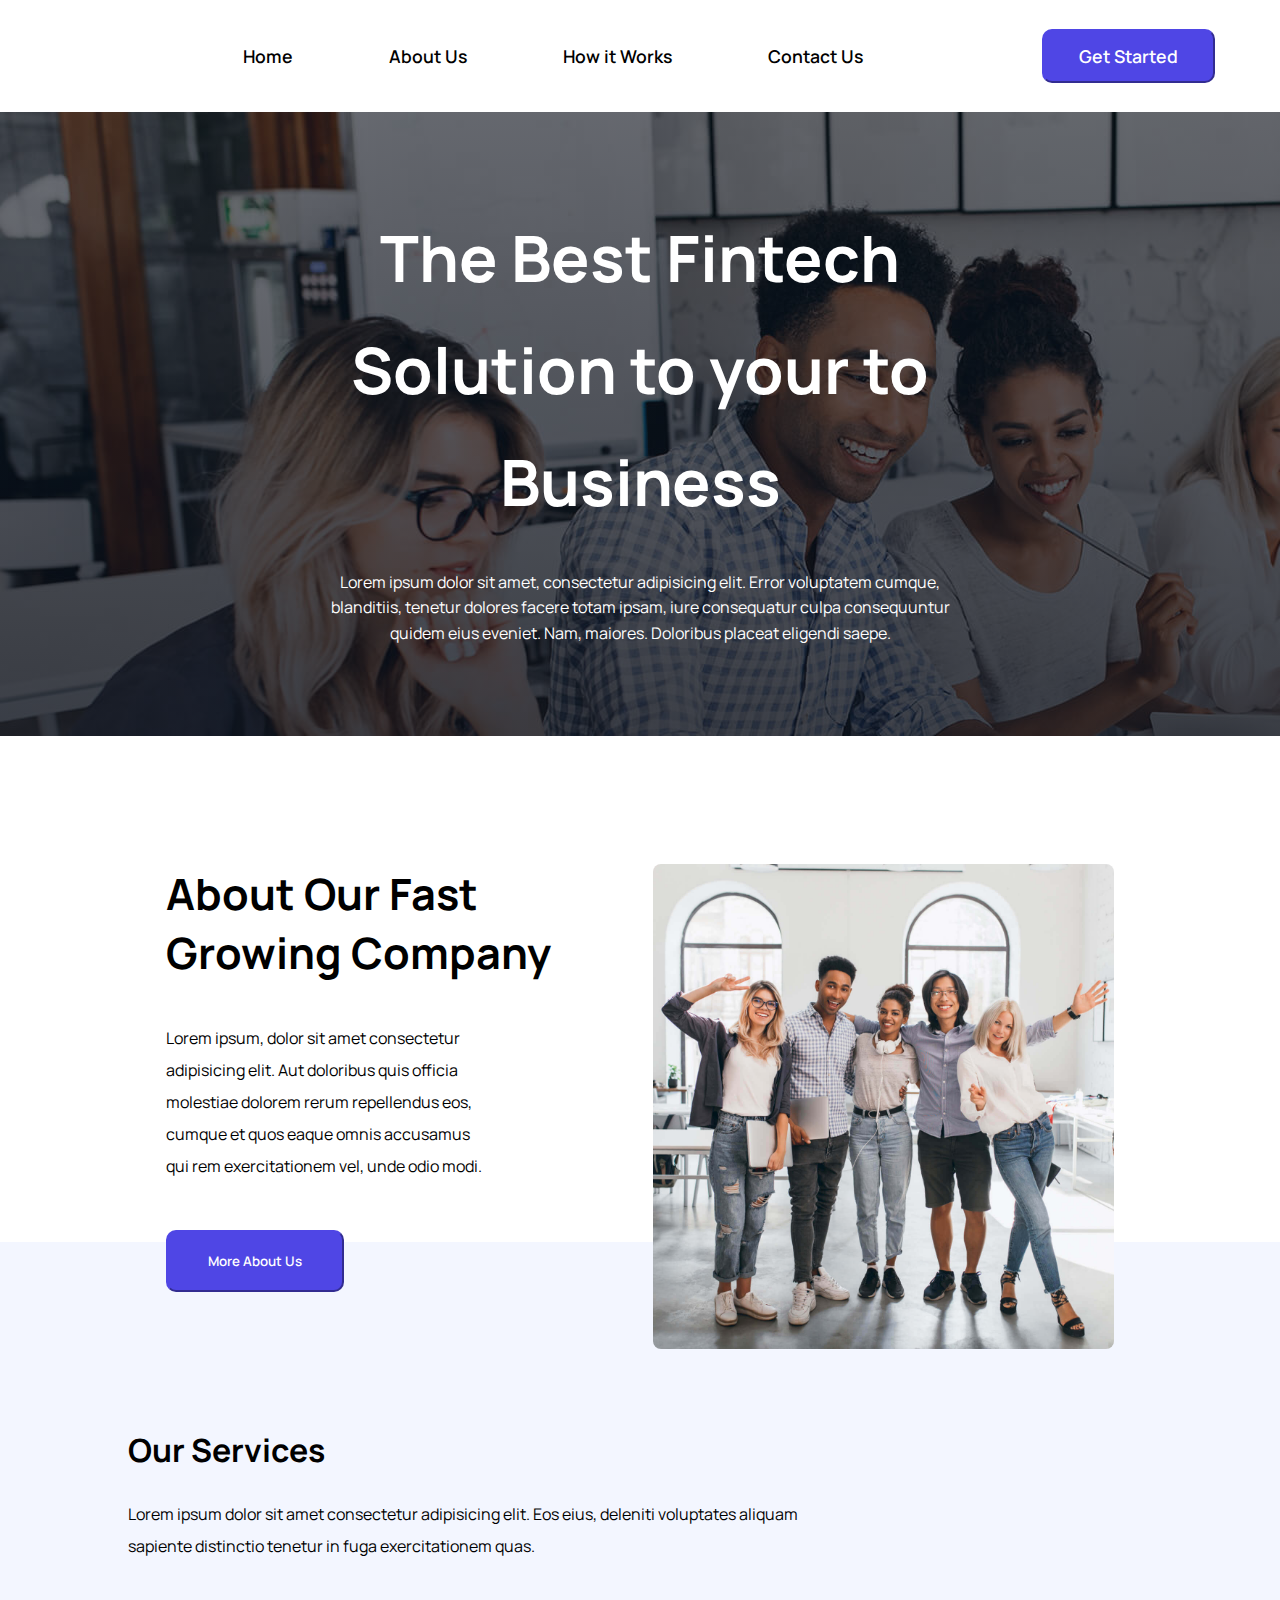
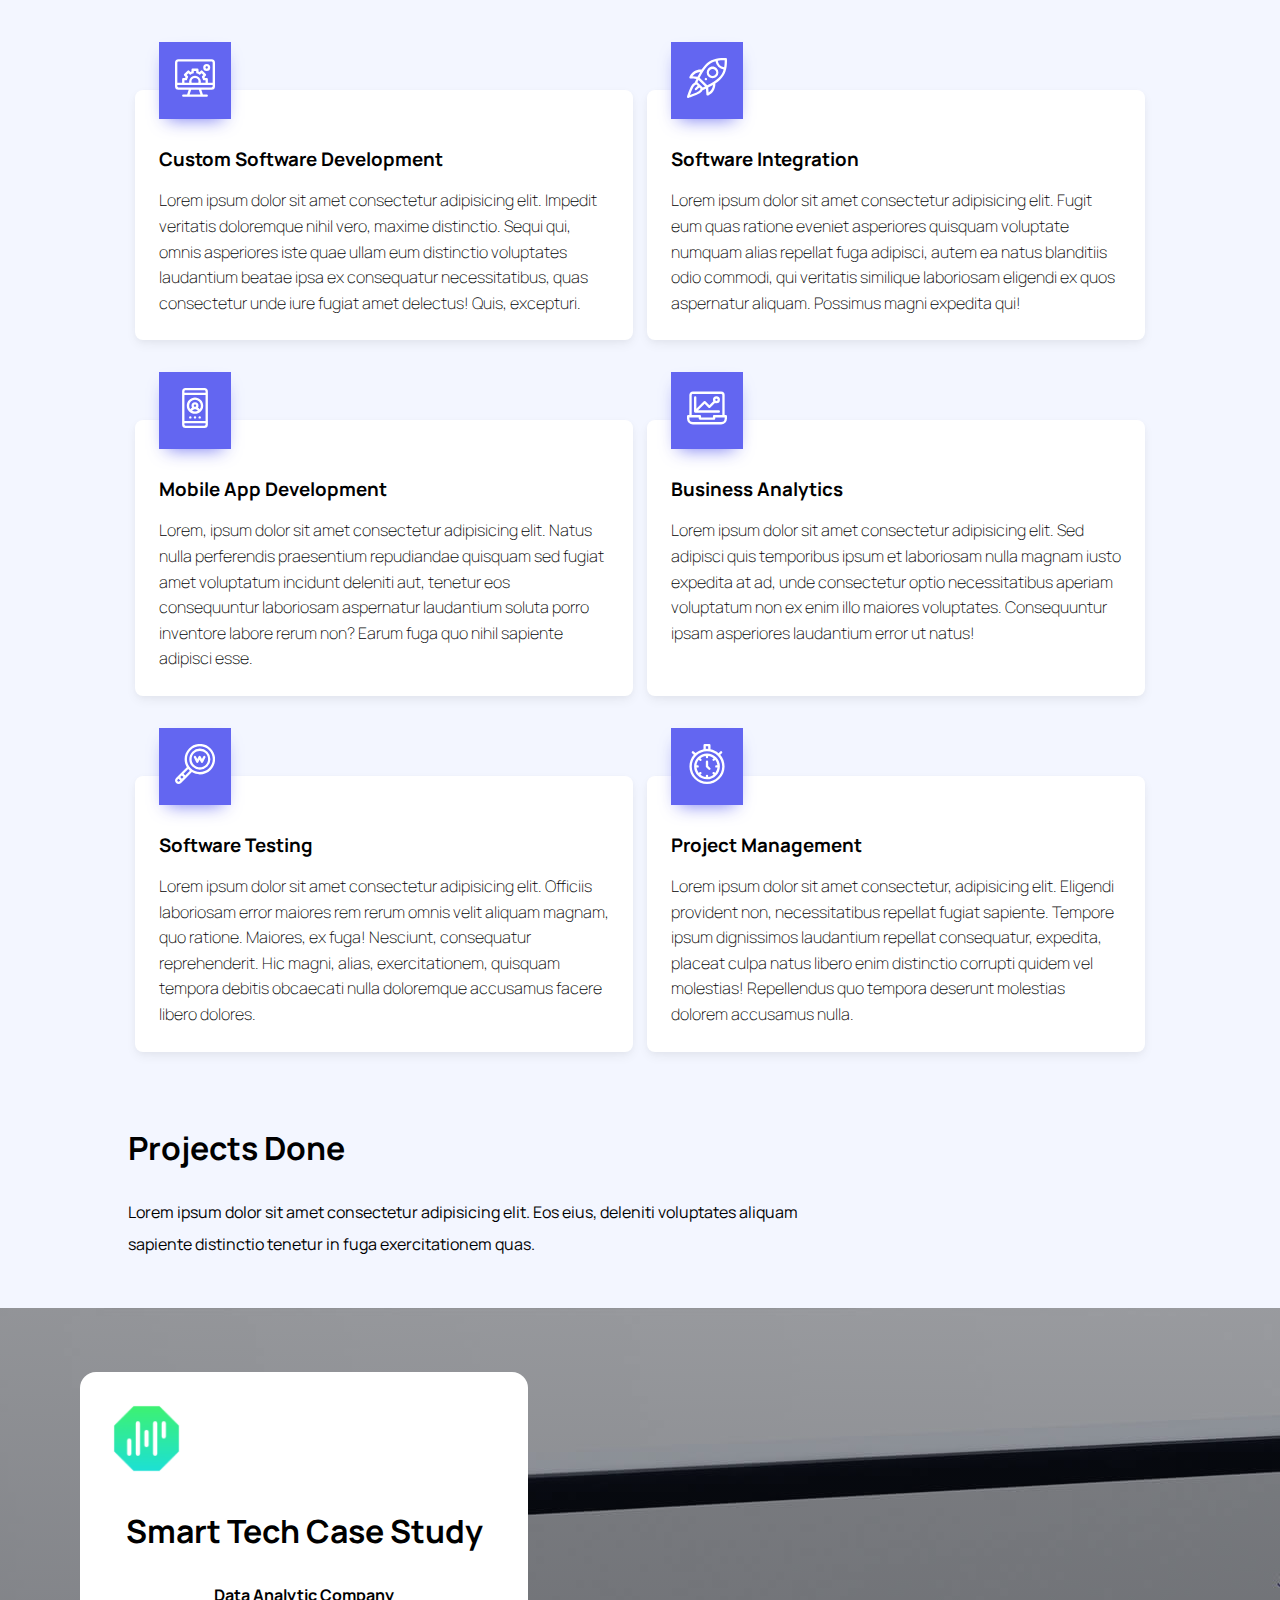
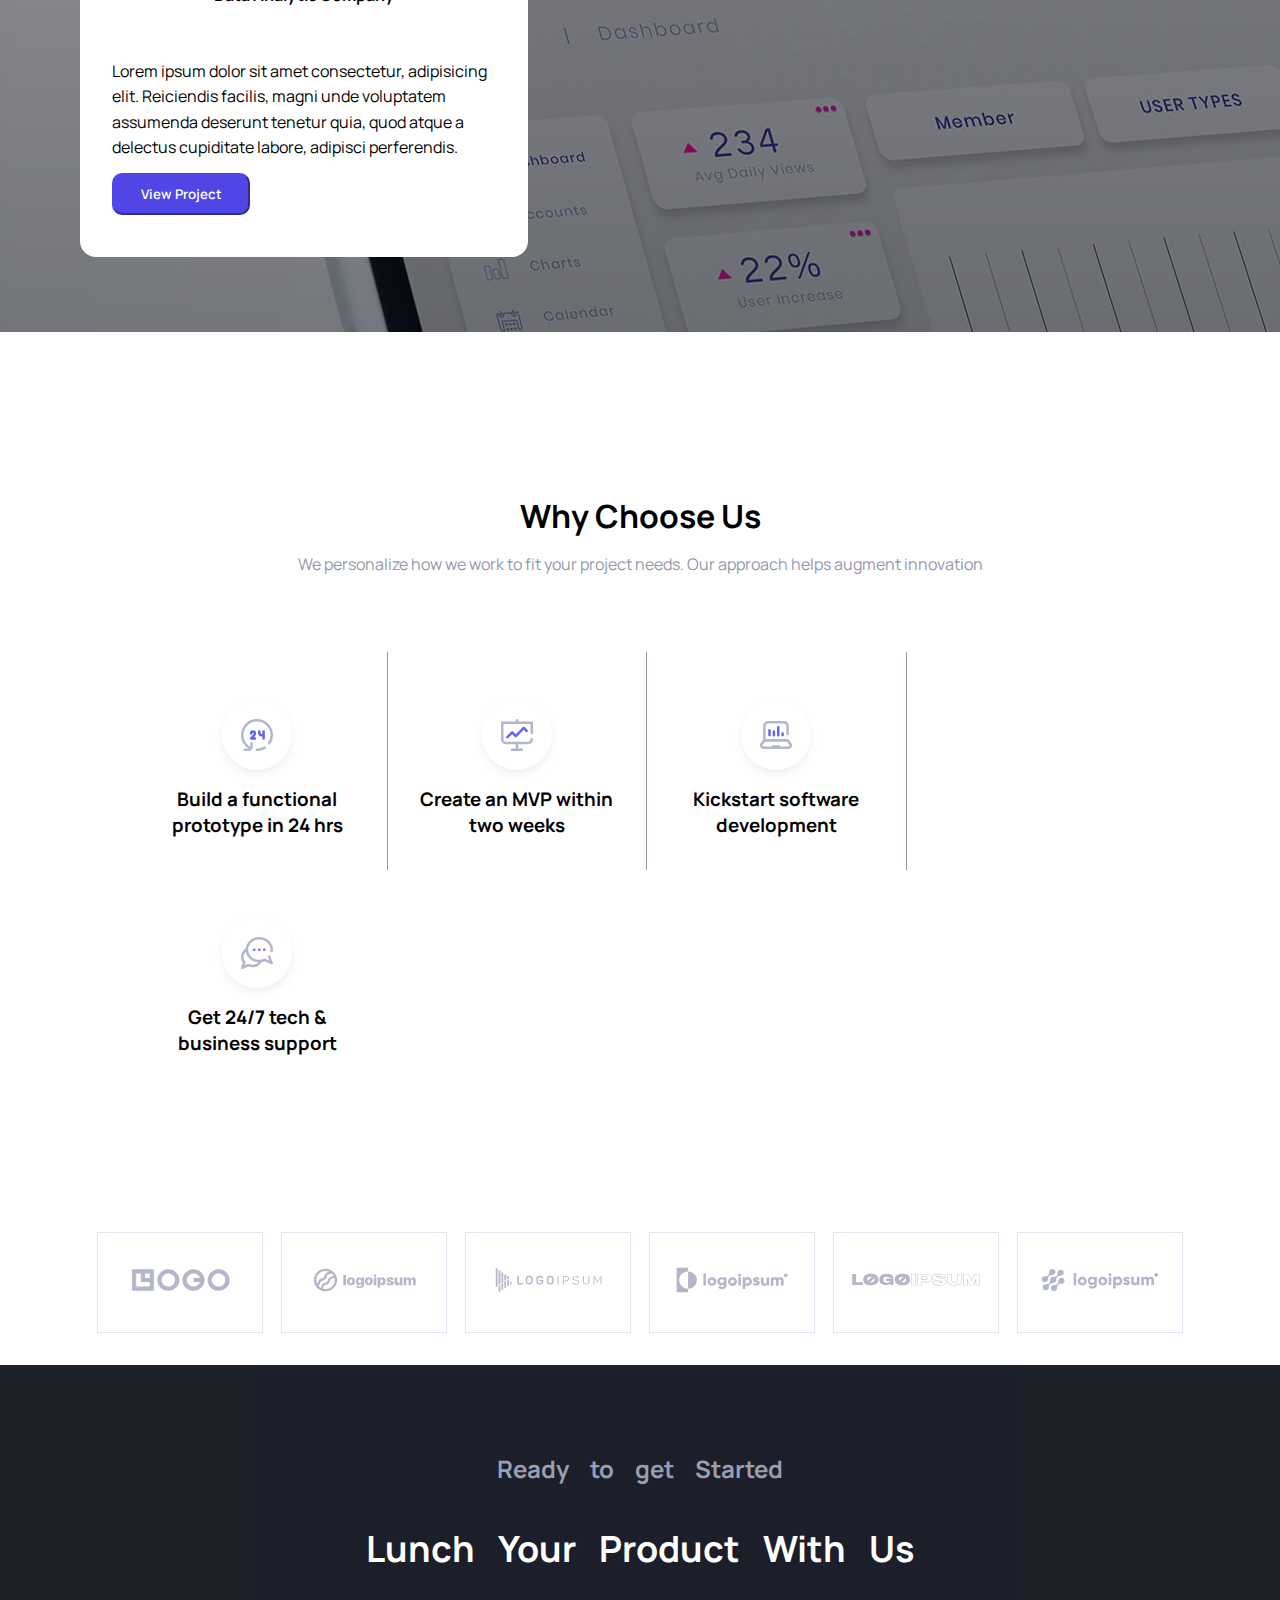
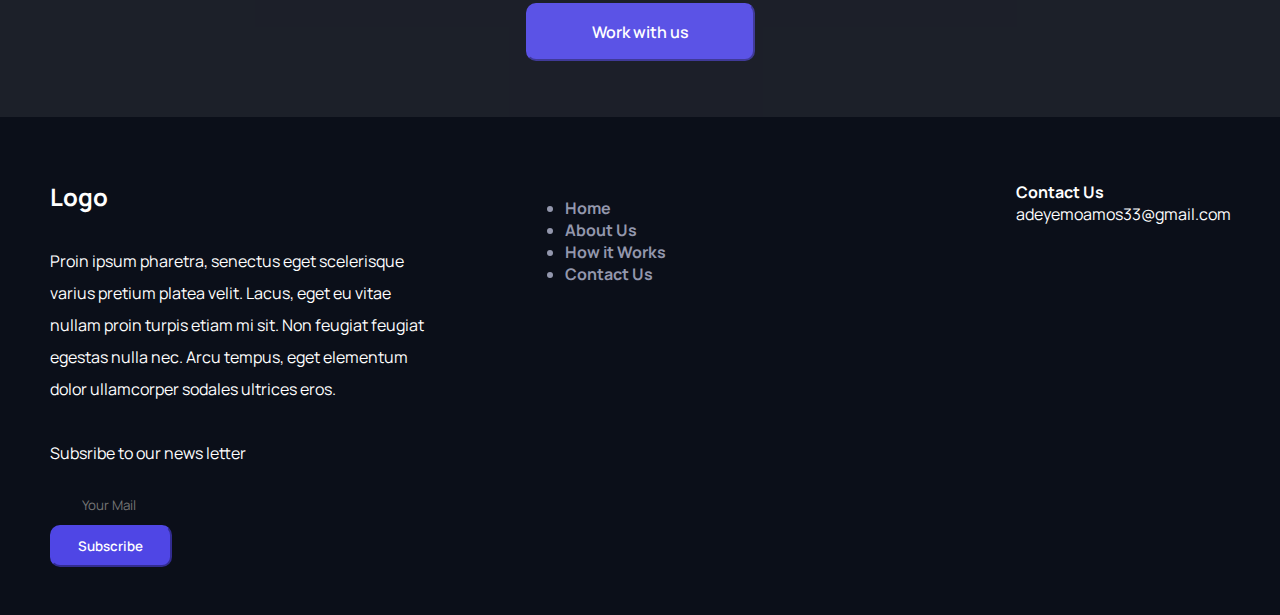
==== index.html @ 4c17a8fc "first commit" ====
<!DOCTYPE html>
<html lang="en">
<head>
    <meta charset="UTF-8">
    <meta http-equiv="X-UA-Compatible" content="IE=edge">
    <meta name="viewport" content="width=device-width, initial-scale=1.0">
    <title>Home</title>
    <link rel="stylesheet" href="scss/styles.css">
    <link rel="preconnect" href="https://fonts.googleapis.com">
<link rel="preconnect" href="https://fonts.gstatic.com" crossorigin>
<link href="https://fonts.googleapis.com/css2?family=Manrope:wght@300&display=swap" rel="stylesheet">

</head>
<body>

    <header>
        <div class="header_section">
            <div class="header_section_logo">
                <img src="images/Azapay Full Logo 01.png" alt="">
            </div>
            <div class="header_section_navs">
                <ul>
                    <li>
                        <a href="index.html">Home</a>
                        
                    </li>

                    <li>
                        <a href="about.html"> About Us</a>
                       
                    </li>
                    <li>How it Works</li>
                    <li>Contact Us</li>
                </ul>

            </div>
            <div class="header_section_btn">
                <button> Get Started </button>
            </div>
        </div>
    </header>
    <section>
        <div class="section_one">
            <div class="section_one_bg_layout"></div>
            <div class="section_one_text">
                
                    <h2>The Best Fintech Solution to your to Business</h2>
                    <p>Lorem ipsum dolor sit amet, consectetur adipisicing elit. Error voluptatem cumque, blanditiis, tenetur dolores facere totam ipsam, iure consequatur culpa consequuntur quidem eius eveniet. Nam, maiores. Doloribus placeat eligendi saepe.</p>
                
                
            </div>

        </div>
    </section>
    <section>
        <div class="section_two">
            <div class="section_two_text">
                <h2>About Our Fast Growing Company</h2>
                <p>Lorem ipsum, dolor sit amet consectetur adipisicing elit. Aut doloribus quis officia molestiae dolorem rerum repellendus eos, cumque et quos eaque omnis accusamus qui rem exercitationem vel, unde odio modi.</p>
                <button>More About Us</button>

            </div>
            <div class="section_two_img">
                <img src="images/about-img.jpg" alt="">

            </div>

        </div>
    </section>
    <section>
        <div class="section_three">
            <div class="section_three_intro">
                <h2>Our Services</h2>
                <p>Lorem ipsum dolor sit amet consectetur adipisicing elit. Eos eius, deleniti voluptates aliquam sapiente distinctio tenetur in fuga exercitationem quas.</p>

            </div>
            <div class="section_three_contents">
                <div class="section_three_contents_one">
                    <div>
                        <img src="images/cms.svg" alt="">

                    </div>
                    <div>
                        <h3>Custom Software Development</h3>
                        <p>Lorem ipsum dolor sit amet consectetur adipisicing elit. Impedit veritatis doloremque nihil vero, maxime distinctio. Sequi qui, omnis asperiores iste quae ullam eum distinctio voluptates laudantium beatae ipsa ex consequatur necessitatibus, quas consectetur unde iure fugiat amet delectus! Quis, excepturi.</p>

                    </div>

                </div>
                <div class="section_three_contents_two">
                    <div>
                        <img src="images/rocket.svg" alt="">

                    </div>
                    <div>
                        <h3>Software Integration</h3>
                        <p>Lorem ipsum dolor sit amet consectetur adipisicing elit. Fugit eum quas ratione eveniet asperiores quisquam voluptate numquam alias repellat fuga adipisci, autem ea natus blanditiis odio commodi, qui veritatis similique laboriosam eligendi ex quos aspernatur aliquam. Possimus magni expedita qui!</p>

                    </div>

                </div>
                <div class="section_three_contents_three">
                    <div>
                        <img src="images/mobile-app.svg" alt="">

                    </div>
                    <div>
                        <h3>Mobile App Development</h3>
                        <p>Lorem, ipsum dolor sit amet consectetur adipisicing elit. Natus nulla perferendis praesentium repudiandae quisquam sed fugiat amet voluptatum incidunt deleniti aut, tenetur eos consequuntur laboriosam aspernatur laudantium soluta porro inventore labore rerum non? Earum fuga quo nihil sapiente adipisci esse.</p>

                    </div>

                </div>
                <div class="section_three_contents_four">
                    <div>
                        <img src="images/analytics.svg" alt="">

                    </div>
                    <div>
                        <h3>Business Analytics</h3>
                        <p>Lorem ipsum dolor sit amet consectetur adipisicing elit. Sed adipisci quis temporibus ipsum et laboriosam nulla magnam iusto expedita at ad, unde consectetur optio necessitatibus aperiam voluptatum non ex enim illo maiores voluptates. Consequuntur ipsam asperiores laudantium error ut natus!</p>

                    </div>


                </div>
                <div class="section_three_contents_five">
                    <div>
                        <img src="images/web-search.svg" alt="">

                    </div>
                    <div>

                        <h3>Software Testing</h3>
                        <p>Lorem ipsum dolor sit amet consectetur adipisicing elit. Officiis laboriosam error maiores rem rerum omnis velit aliquam magnam, quo ratione. Maiores, ex fuga! Nesciunt, consequatur reprehenderit. Hic magni, alias, exercitationem, quisquam tempora debitis obcaecati nulla doloremque accusamus facere libero dolores.</p>
                    </div>

                </div>
                <div class="section_three_contents_six">
                    <div>
                        <img src="images/timer.svg" alt="">

                    </div>
                    <div>
                        <h3>Project Management</h3>
                        <p>Lorem ipsum dolor sit amet consectetur, adipisicing elit. Eligendi provident non, necessitatibus repellat fugiat sapiente. Tempore ipsum dignissimos laudantium repellat consequatur, expedita, placeat culpa natus libero enim distinctio corrupti quidem vel molestias! Repellendus quo tempora deserunt molestias dolorem accusamus nulla.</p>

                    </div>

                </div>

            </div>

            <div class="section_three_end">
                <h2>Projects Done</h2>
                <p>Lorem ipsum dolor sit amet consectetur adipisicing elit. Eos eius, deleniti voluptates aliquam sapiente distinctio tenetur in fuga exercitationem quas.</p>

            </div>

        </div>

    </section>
    <section>
        <div class="section_four">
            <div class="section_four_bg_layout"></div>
            <div class="section_four_text">
                <img src="images/case-study-logo02.png" alt="">
                <h3>Smart Tech Case Study</h3>
                <h4>Data Analytic Company</h4>

                <p>Lorem ipsum dolor sit amet consectetur, adipisicing elit. Reiciendis facilis, magni unde voluptatem assumenda deserunt tenetur quia, quod atque a delectus cupiditate labore, adipisci perferendis.</p>
                <button>View Project</button>
            </div>

        </div>
    </section>
    <section>
        <div class="section_five">
            <div class="section_five_title">
                <h3>Why Choose Us</h3>
                <p>We personalize how we work to fit your project needs. Our approach helps augment innovation</p>

            </div>
            <div class="section_five_content">
                <div class="section_five_content_one">
                    <div>
                        <img src="images/01.svg" alt="">
                    </div>
                    
                    <h3>Build a functional prototype in 24 hrs</h3>

                </div>
                <div class="section_five_content_two">
                    <div>
                        <img src="images/02.svg" alt="">
                    </div>
                   
                    <h3>Create an MVP within two weeks</h3>

                </div>
                <div class="section_five_content_three">
                    <div>
                        <img src="images/03.svg" alt="">
                    </div>
                    
                    <h3>Kickstart software development</h3>

                </div>
                <div class="section_five_content_four">
                    <div>
                        <img src="images/04.svg" alt="">
                    </div>
                    
                    <h3>Get 24/7 tech & business support</h3>

                </div>
            </div>

        </div>
        
    </section>
    <section>
        <div class="section_six">
            <div class="sponsor_logo"> 
                <img src="images/a (1).svg" alt="">
            </div>
            <div class="sponsor_logo">
                <img src="images/a (2).svg" alt="">
            </div>
            <div class="sponsor_logo">
                <img src="images/a (3).svg" alt="">
            </div>
            <div class="sponsor_logo">
                <img src="images/a (4).svg" alt="">

            </div>
            <div class="sponsor_logo">
                <img src="images/a (5).svg" alt="">
            </div>
            <div class="sponsor_logo">
                <img src="images/a (6).svg" alt="">
            </div>
            
        </div>
    </section>
    <section>
        <div class="section_seven">
            <h4>Ready to get Started</h4>
            <h2>Lunch Your Product With Us</h2>
            <button>Work with us</button>

        </div>
    </section>
    <footer>
        <div class="section_eight">
            <div class="section_eight_intro">
                <div class="section_eight_intro_logo">
                    <h2>Logo</h2>
                </div>
                <p>Proin ipsum pharetra, senectus eget scelerisque varius pretium platea velit. Lacus, eget eu vitae nullam proin turpis etiam mi sit. Non feugiat feugiat egestas nulla nec. Arcu tempus, eget elementum dolor ullamcorper sodales ultrices eros.</p>
                <div class="section_eight_intro_newsletter">
                    <p>Subsribe to our news letter</p>
                    <input type="email" placeholder="Your Mail">
                    <button>Subscribe</button>
                </div>
            </div>
            <div class="section_eight_navs">
                <ul>
                    <li>Home</li>
                    <li>About Us</li>
                    <li>How it Works</li>
                    <li>Contact Us</li>
                </ul>

            </div>
            <div class="section_eight_contacts">
                <h4>Contact Us</h4>
                <p>adeyemoamos33@gmail.com</p>

            </div>

        </div>
    </footer>
    
</body>
</html>
---- scss/styles.css ----
* {
  margin: 0;
  padding: 0;
  font-family: Manrope;
}
* a {
  text-decoration: none;
  color: inherit;
}

.header_section {
  display: flex;
  flex-wrap: wrap;
  justify-content: space-around;
  align-items: center;
  background-color: #ffffff;
  height: 7rem;
  font-size: 1.1rem;
}
.header_section_logo {
  width: -moz-fit-content;
  width: fit-content;
}
.header_section_navs ul {
  display: flex;
  justify-content: space-between;
  list-style-type: none;
}
.header_section_navs ul li {
  padding: 0px 3rem;
  list-style-type: none;
  font-weight: 600;
}
.header_section_btn button {
  background-color: #4F46E5;
  color: #ffffff;
  border-color: #4F46E5;
  border-radius: 10px 10px 10px 10px;
  padding: 0.75em 2em 0.75em 2em;
  font-weight: 600;
  font-size: 1.1rem;
}
.header_section_btn button:hover {
  color: #ffffff;
}

.section_one, .section_four {
  background-image: url(../images/hero-bg.jpg);
  background-repeat: no-repeat;
  position: relative;
  height: 39rem;
  display: flex;
  align-items: center;
  flex-wrap: nowrap;
}
.section_one_bg_layout, .section_four_bg_layout {
  background: linear-gradient(180deg, rgba(11, 15, 25, 0.58) 0%, rgba(11, 15, 25, 0.78) 100%) !important;
  position: absolute;
  width: 100%;
  height: 100%;
  z-index: 0;
}
.section_one_text, .section_four_text {
  display: flex;
  justify-content: center;
  width: 50%;
  margin: 0 auto;
  flex-wrap: wrap;
  align-items: center;
  color: #ffffff;
  z-index: 3;
  position: relative;
}
.section_one_text h2, .section_four_text h2 {
  font-size: 4rem;
  line-height: 7rem;
  text-align: center;
}
.section_one_text p, .section_four_text p {
  text-align: center;
  font-weight: 400;
  padding-top: 2rem;
  line-height: 1.6rem;
}

.section_two {
  display: flex;
  justify-content: space-around;
  padding: 8rem 8rem 0 8rem;
}
.section_two_text {
  width: 40%;
}
.section_two_text h2 {
  font-size: 2.7rem;
  padding-bottom: 1.5rem;
}
.section_two_text p {
  line-height: 2rem;
  padding: 1rem 5rem 3rem 0rem;
}
.section_two_text button {
  background-color: #4F46E5;
  color: #ffffff;
  border-color: #4F46E5;
  border-radius: 10px 10px 10px 10px;
  padding: 0.75em 2em 0.75em 2em;
  font-weight: 600;
  padding: 1.5em 3em 1.5em 3em !important;
}
.section_two_img {
  width: 45%;
  -o-object-fit: contain;
     object-fit: contain;
  -o-object-position: center;
     object-position: center;
}
.section_two_img img {
  width: 100%;
  -o-object-fit: contain;
     object-fit: contain;
  -o-object-position: center;
     object-position: center;
  border-radius: 0.5rem;
}

.section_three {
  position: relative;
  padding: 12rem 8rem 5rem;
  z-index: -1;
  top: -7rem;
  background-color: #f3f6ff;
}
.section_three_intro, .section_three_end {
  line-height: 2rem;
  padding-bottom: 3rem;
  width: 70%;
}
.section_three_intro h2, .section_three_end h2 {
  font-size: 2rem;
  padding-bottom: 2rem;
  font-weight: bolder;
}
.section_three_contents {
  display: flex;
  flex-wrap: wrap;
  justify-content: space-around;
}
.section_three_contents_one, .section_three_contents_two, .section_three_contents_three, .section_three_contents_four, .section_three_contents_five, .section_three_contents_six {
  width: 44%;
  margin-top: 5rem;
  background-color: #fff;
  box-shadow: 0 0.275rem 0.75rem -0.0625rem rgba(11, 15, 25, 0.06), 0 0.125rem 0.4rem -0.0625rem rgba(11, 15, 25, 0.03) !important;
  padding: 3.5rem 1.5rem 1.5rem;
  position: relative;
  border-radius: 0.5rem;
}
.section_three_contents_one > :first-child, .section_three_contents_two > :first-child, .section_three_contents_three > :first-child, .section_three_contents_four > :first-child, .section_three_contents_five > :first-child, .section_three_contents_six > :first-child {
  position: absolute;
  top: -3rem;
  padding: 1rem;
  background-color: rgb(99, 102, 241);
  box-shadow: 0 0.5rem 1.125rem -0.5rem rgba(99, 102, 241, 0.9);
}
.section_three_contents_one > :nth-child(2) p, .section_three_contents_two > :nth-child(2) p, .section_three_contents_three > :nth-child(2) p, .section_three_contents_four > :nth-child(2) p, .section_three_contents_five > :nth-child(2) p, .section_three_contents_six > :nth-child(2) p {
  padding-top: 1rem;
  line-height: 1.6rem;
  font-weight: 100;
  font-size: 1rem;
}
.section_three_end {
  position: relative;
  top: 5rem;
}

.section_four {
  background-image: url(../images/case-study02.jpg);
  background-repeat: no-repeat;
  background-attachment: scroll;
  position: relative;
  bottom: 0;
  left: 0;
  height: 39rem !important;
  display: block;
  margin-top: -7rem;
}
.section_four_bg_layout {
  opacity: 0.7;
  position: absolute;
  top: 0;
  left: 0;
}
.section_four_text {
  width: 30% !important;
  color: #000 !important;
  background: #fff;
  display: block !important;
  margin: 4rem 0 4rem 5rem;
  z-index: 3;
  position: absolute;
  padding: 2rem 2rem;
  line-height: 4rem;
  border-radius: 1rem;
}
.section_four_text p {
  text-align: start !important;
}
.section_four_text img {
  width: 18%;
}
.section_four_text h3 {
  font-size: 2rem;
  text-align: center;
}
.section_four_text h4 {
  text-align: center;
}
.section_four_text button {
  background-color: #4F46E5;
  color: #ffffff;
  border-color: #4F46E5;
  border-radius: 10px 10px 10px 10px;
  padding: 0.75em 2em 0.75em 2em;
  font-weight: 600;
}

.section_five {
  padding: 10rem 8rem 4rem 8rem;
}
.section_five_title {
  text-align: center;
  line-height: 3rem;
}
.section_five_title h3 {
  font-size: 2rem;
}
.section_five_title p {
  color: #9397AD;
}
.section_five_content {
  display: flex;
  flex-wrap: wrap;
  margin-top: 4rem;
}
.section_five_content_one, .section_five_content_two, .section_five_content_three, .section_five_content_four {
  width: 19%;
  border-right: 1px solid #9397AD;
  text-align: center;
  padding: 2rem;
}
.section_five_content_one > :first-child, .section_five_content_two > :first-child, .section_five_content_three > :first-child, .section_five_content_four > :first-child {
  box-shadow: 0 0.275rem 0.75rem -0.0625rem rgba(11, 15, 25, 0.06), 0 0.125rem 0.4rem -0.0625rem rgba(11, 15, 25, 0.03) !important;
  width: 70px;
  margin: 1rem auto;
  height: 70px;
  justify-content: center;
  border-radius: 50%;
  display: flex;
  align-items: center;
}
.section_five_content_four {
  border-right: none !important;
}

.section_six {
  padding: 5rem 5.5rem 0rem 5.5rem;
  display: flex;
  align-items: center;
  justify-content: space-around;
}
.section_six .sponsor_logo {
  width: 12%;
  padding: 2rem 1rem;
  border: 1px solid #e2e5f1;
}
.section_six .sponsor_logo img {
  width: 100%;
}

.section_seven {
  background-color: #0b0f19 !important;
  text-align: center;
  padding: 4rem 0 3rem 0;
  opacity: 0.93;
  line-height: 5rem;
  word-spacing: 1rem;
  font-size: 1.5rem;
  color: #ffffff;
  margin-top: 2rem;
}
.section_seven h4 {
  color: #9397AD;
}
.section_seven button {
  background-color: #4F46E5;
  color: #ffffff;
  border-color: #4F46E5;
  border-radius: 10px 10px 10px 10px;
  padding: 0.75em 2em 0.75em 2em;
  font-weight: 600;
  padding: 1rem 4rem !important;
  font-size: 1rem;
}

.section_eight {
  padding: 4rem 0 3rem 0;
  display: flex;
  justify-content: space-around;
  color: #ffffff;
  background-color: #0b0f19 !important;
}
.section_eight_intro, .section_eight_navs, .section_eight_contact {
  width: 30%;
}
.section_eight_intro {
  line-height: 2rem;
}
.section_eight_intro p {
  padding-top: 2rem;
}
.section_eight_intro button {
  background-color: #4F46E5;
  color: #ffffff;
  border-color: #4F46E5;
  border-radius: 10px 10px 10px 10px;
  padding: 0.75em 2em 0.75em 2em;
  font-weight: 600;
}
.section_eight_intro input {
  height: 2.5rem;
  width: 18rem;
  border-radius: 0.5rem;
  margin-top: 1rem;
  border: #ffffff;
  padding-left: 2rem;
  background: transparent;
  color: #ffffff;
}
.section_eight_navs ul {
  height: 2.5rem;
  width: 18rem;
  border-radius: 0.5rem;
  margin-top: 1rem;
  border: transparent;
  padding-left: 2rem;
}
.section_eight_navs ul li {
  color: #9397AD;
  font-weight: bolder;
}/*# sourceMappingURL=styles.css.map */
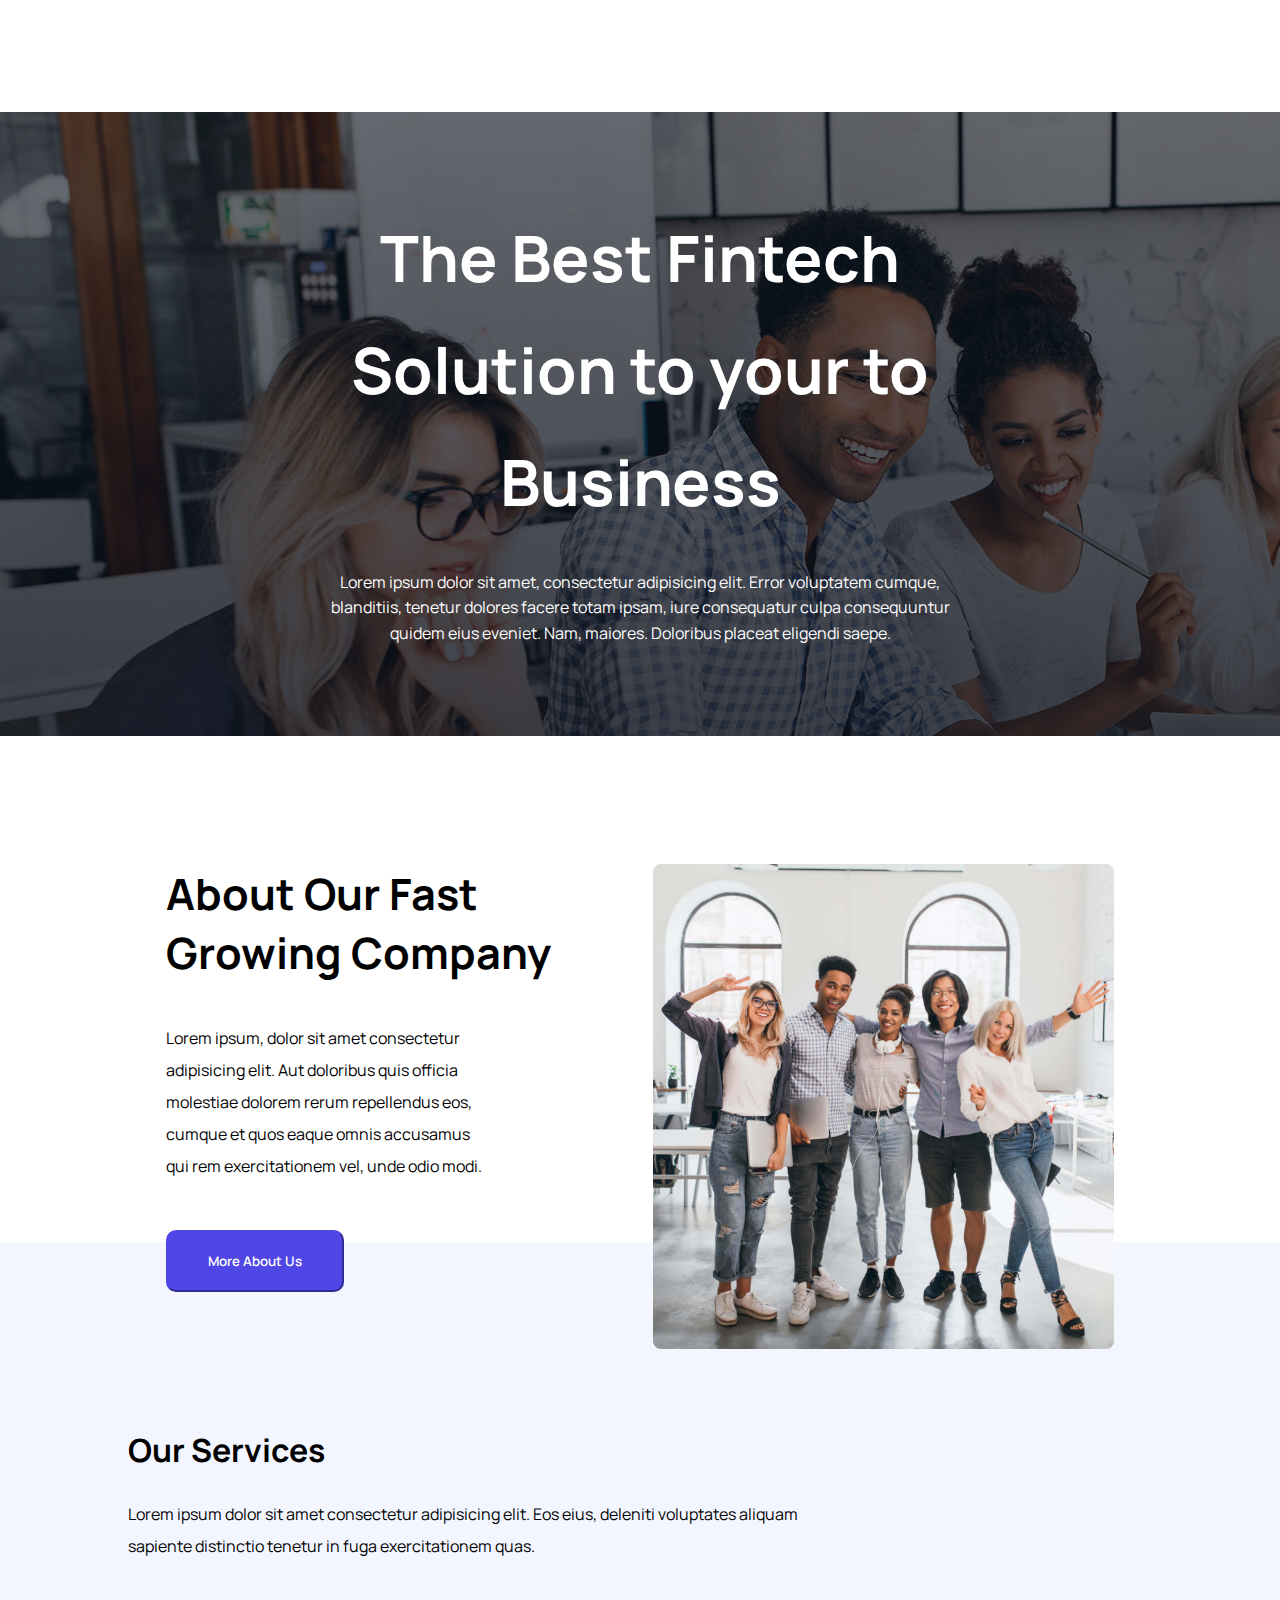
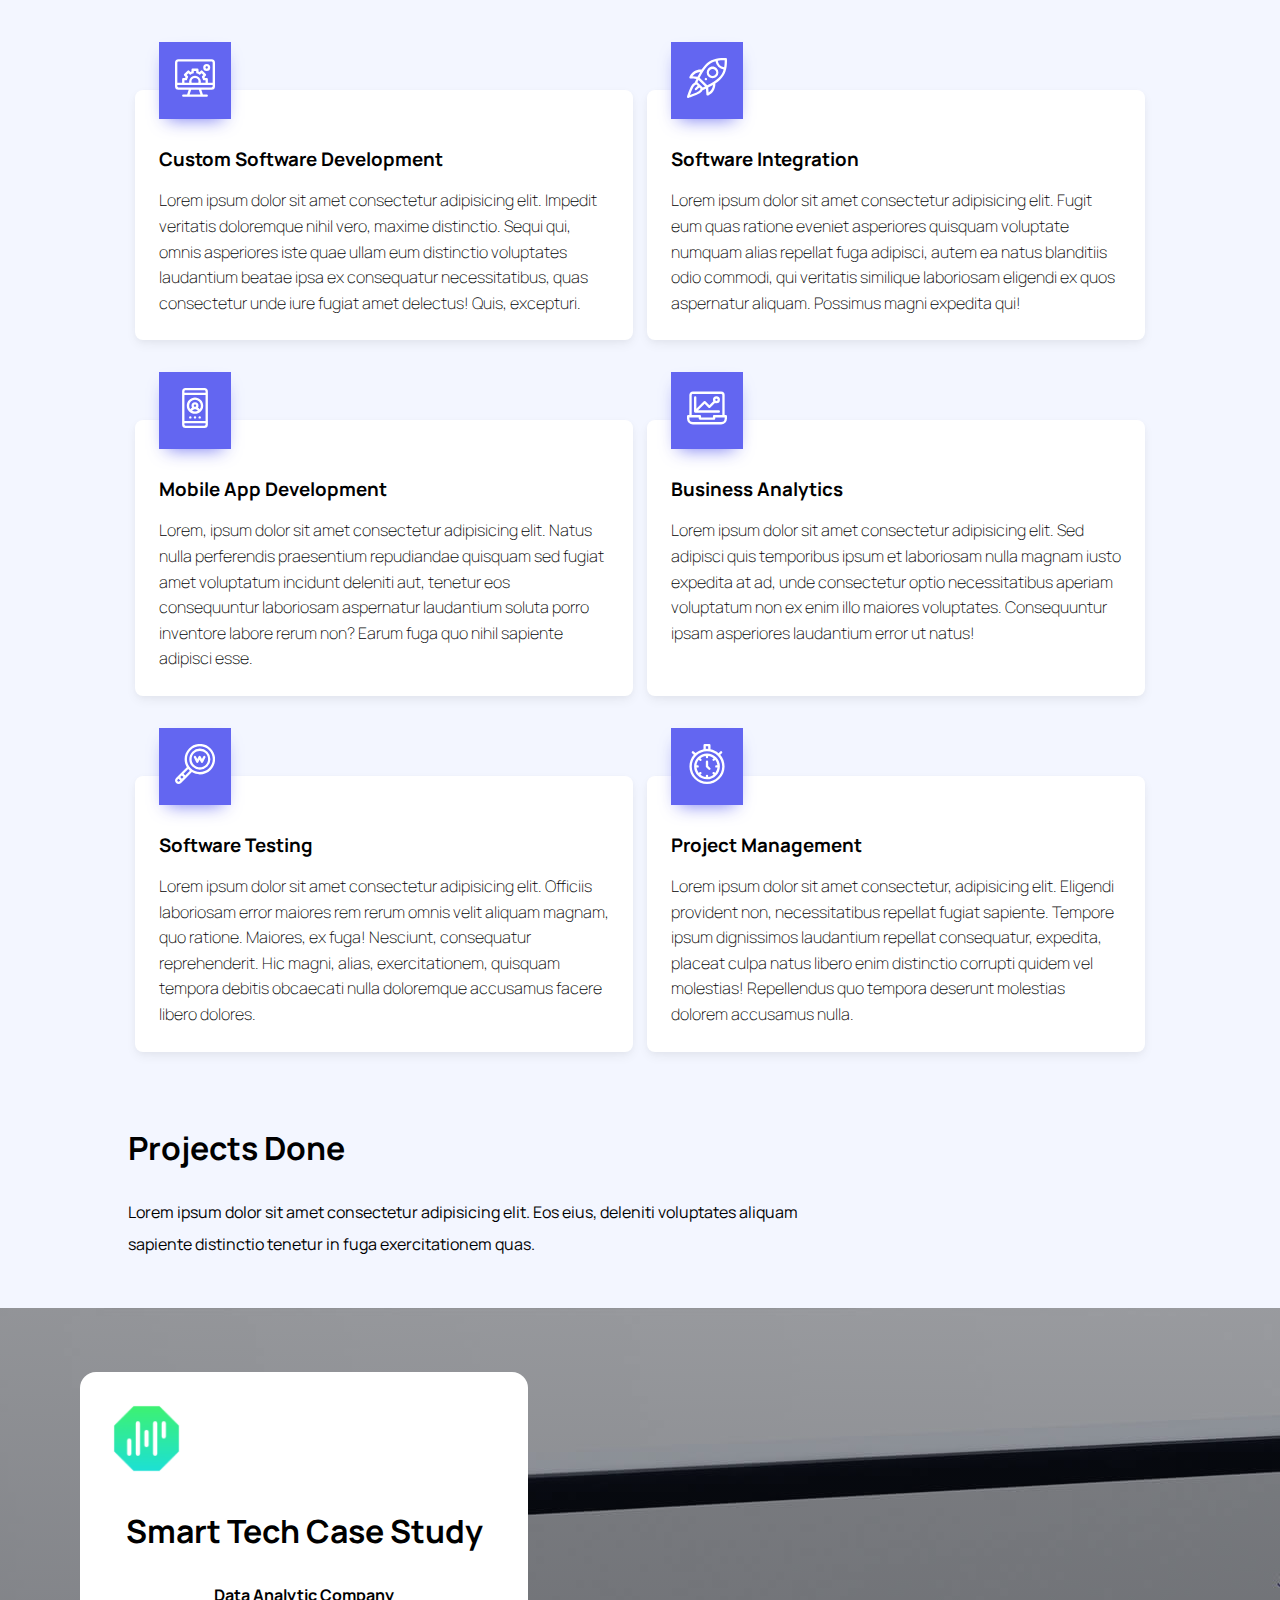
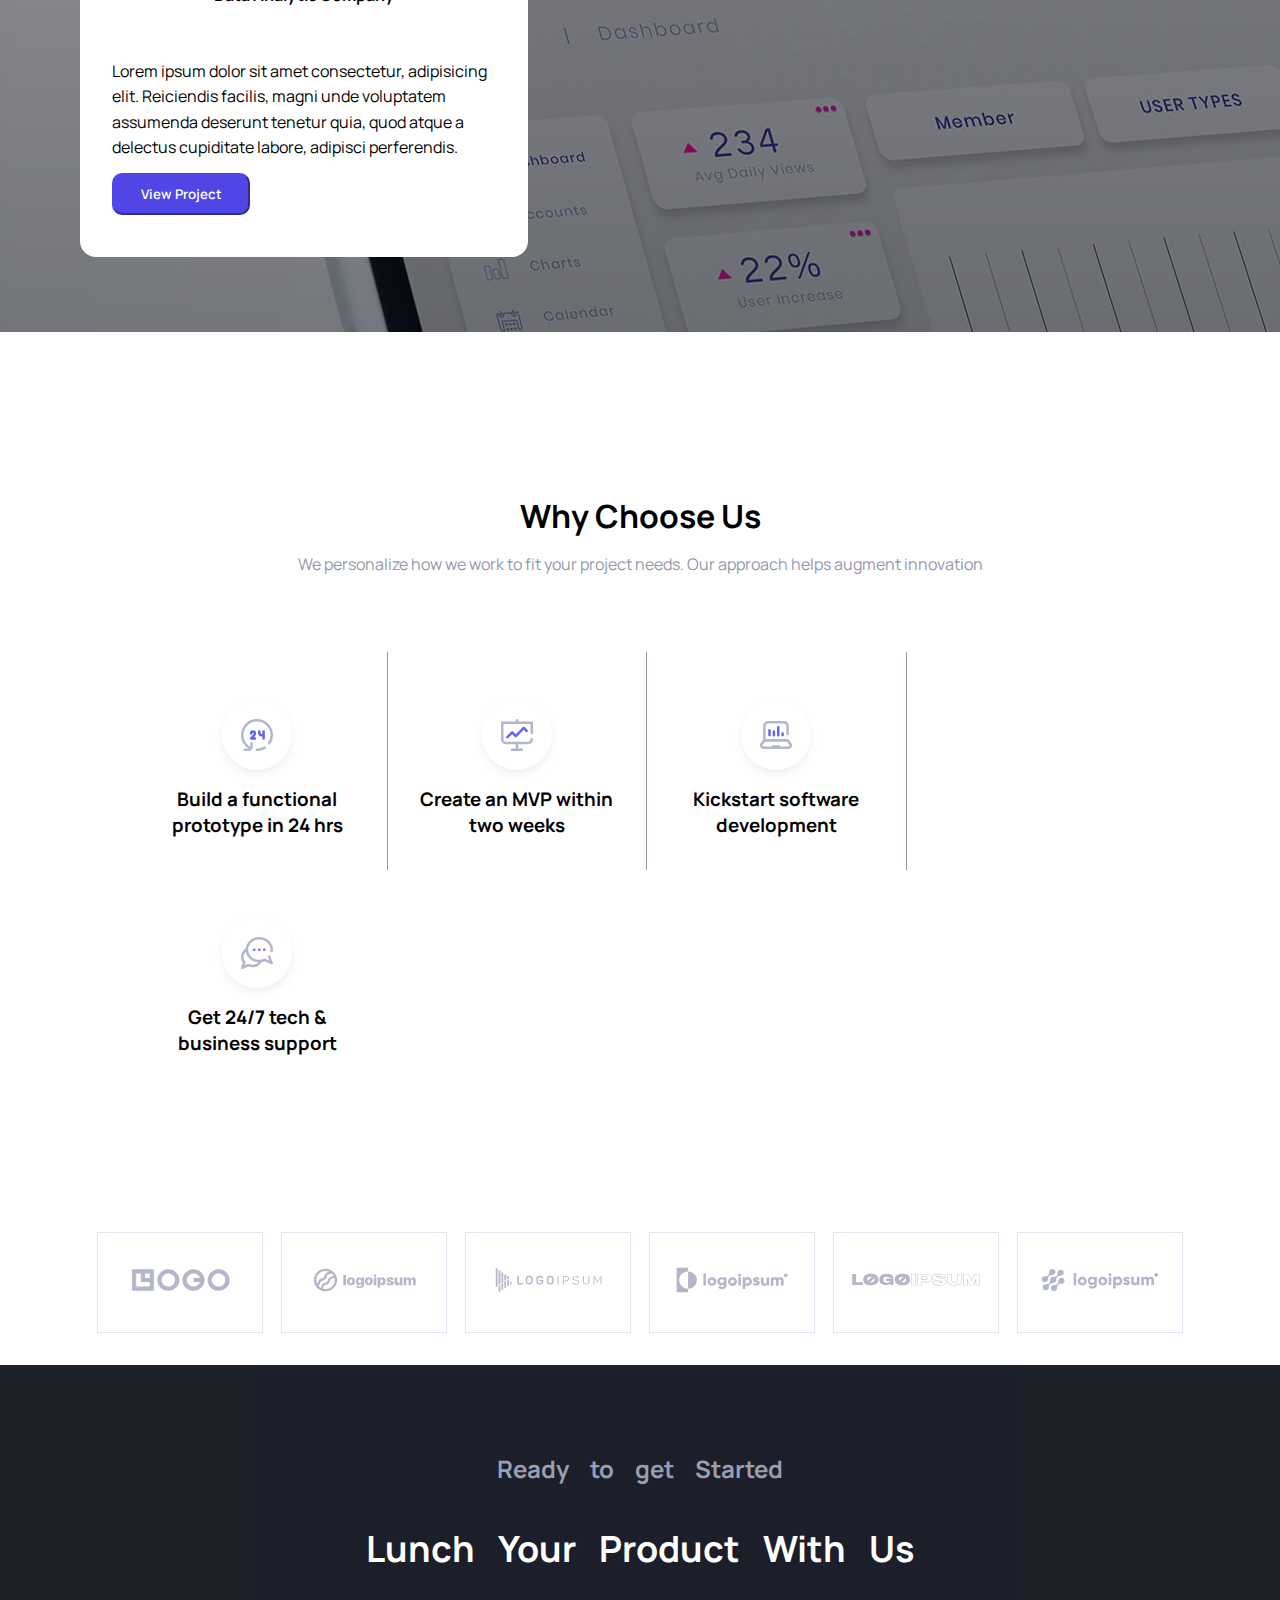
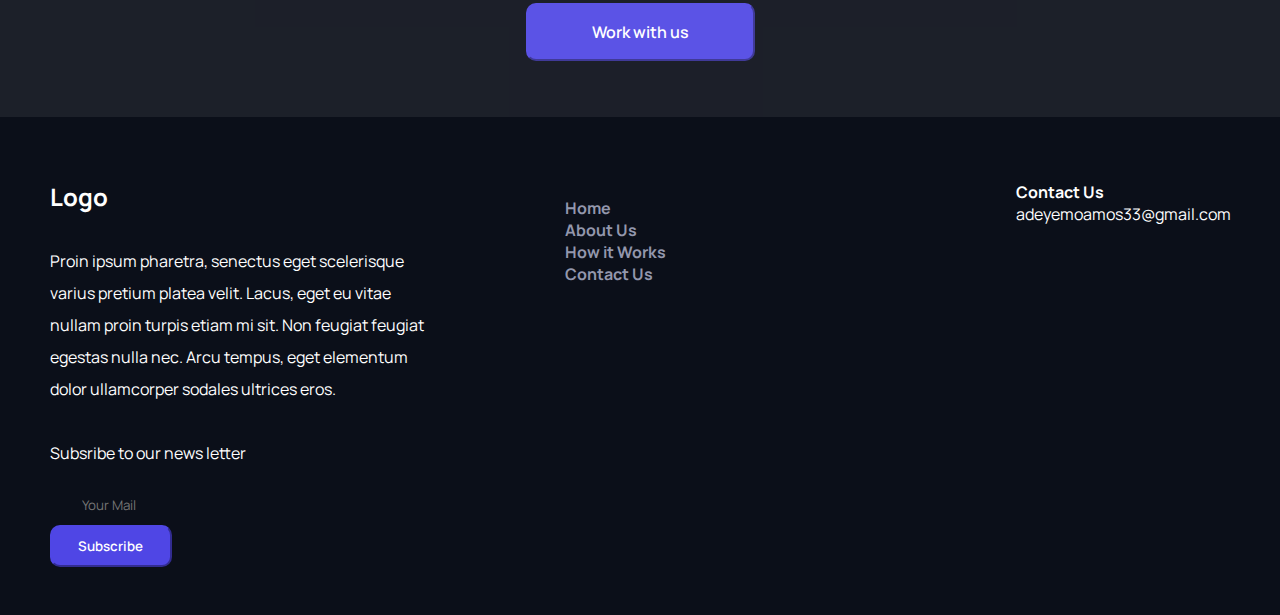
==== commit afe206b2: "media queries done" ====
--- a/index.html
+++ b/index.html
@@ -8,6 +8,7 @@
     <link rel="stylesheet" href="scss/styles.css">
     <link rel="preconnect" href="https://fonts.googleapis.com">
 <link rel="preconnect" href="https://fonts.gstatic.com" crossorigin>
+<link href='https://unpkg.com/boxicons@2.1.4/css/boxicons.min.css' rel='stylesheet'>
 <link href="https://fonts.googleapis.com/css2?family=Manrope:wght@300&display=swap" rel="stylesheet">
 
 </head>
@@ -18,7 +19,7 @@
             <div class="header_section_logo">
                 <img src="images/Azapay Full Logo 01.png" alt="">
             </div>
-            <div class="header_section_navs">
+            <!-- <div class="header_section_navs">
                 <ul>
                     <li>
                         <a href="index.html">Home</a>
@@ -33,13 +34,13 @@
                     <li>Contact Us</li>
                 </ul>
 
-            </div>
-            <div class="header_section_btn">
+            </div> -->
+            <!-- <div class="header_section_btn">
                 <button> Get Started </button>
-            </div>
+            </div> -->
         </div>
     </header>
-    <section>
+     <section>
         <div class="section_one">
             <div class="section_one_bg_layout"></div>
             <div class="section_one_text">
@@ -52,7 +53,7 @@
 
         </div>
     </section>
-    <section>
+   <section>
         <div class="section_two">
             <div class="section_two_text">
                 <h2>About Our Fast Growing Company</h2>
--- a/scss/styles.css
+++ b/scss/styles.css
@@ -87,6 +87,7 @@
   display: flex;
   justify-content: space-around;
   padding: 8rem 8rem 0 8rem;
+  flex-wrap: wrap;
 }
 .section_two_text {
   width: 40%;
@@ -242,6 +243,17 @@
   flex-wrap: wrap;
   margin-top: 4rem;
 }
+.section_five_content .about {
+  width: 28% !important;
+  margin-bottom: 8rem;
+  line-height: 2rem;
+}
+.section_five_content .about p {
+  color: #9397AD;
+}
+.section_five_content .about > :first-child {
+  box-shadow: none !important;
+}
 .section_five_content_one, .section_five_content_two, .section_five_content_three, .section_five_content_four {
   width: 19%;
   border-right: 1px solid #9397AD;
@@ -265,6 +277,7 @@
 .section_six {
   padding: 5rem 5.5rem 0rem 5.5rem;
   display: flex;
+  flex-wrap: wrap;
   align-items: center;
   justify-content: space-around;
 }
@@ -305,6 +318,7 @@
 .section_eight {
   padding: 4rem 0 3rem 0;
   display: flex;
+  flex-wrap: wrap;
   justify-content: space-around;
   color: #ffffff;
   background-color: #0b0f19 !important;
@@ -343,8 +357,287 @@
   margin-top: 1rem;
   border: transparent;
   padding-left: 2rem;
+  list-style-type: none;
 }
 .section_eight_navs ul li {
   color: #9397AD;
   font-weight: bolder;
+}
+
+.about_section_one {
+  background-image: url(../images/hero-bg.svg);
+  background-repeat: no-repeat;
+  background-position: center;
+  display: flex;
+  justify-content: space-between;
+}
+.about_section_one_text {
+  width: 35%;
+  padding: 6rem;
+}
+.about_section_one_text > p {
+  padding: 4rem 0 10rem;
+  line-height: 2.5rem;
+}
+.about_section_one_text_one {
+  display: flex;
+  flex-wrap: wrap;
+  justify-content: space-between;
+}
+.about_section_one_text_one > :first-child, .about_section_one_text_one > :nth-child(2), .about_section_one_text_one > :nth-child(3) {
+  line-height: 2rem;
+}
+.about_section_one_img {
+  width: 50%;
+  display: flex;
+  justify-content: space-evenly;
+}
+.about_section_one_img > :first-child {
+  width: 40%;
+  line-height: 5rem;
+  position: relative;
+  top: 6rem;
+}
+.about_section_one_img > :first-child img {
+  width: 100%;
+  border-radius: 1rem;
+}
+.about_section_one_img > :last-child {
+  width: 40%;
+  line-height: 5rem;
+  position: relative;
+  top: 1rem;
+}
+.about_section_one_img > :last-child img {
+  width: 100%;
+  border-radius: 1rem;
+}
+
+.about_section_leadership {
+  text-align: center;
+  padding: 4rem;
+}
+.about_section_leadership_wrapper {
+  display: flex;
+  flex-wrap: wrap;
+  justify-content: space-around;
+}
+.about_section_leadership_wrapper_one, .about_section_leadership_wrapper_two, .about_section_leadership_wrapper_three, .about_section_leadership_wrapper_four, .about_section_leadership_wrapper_five, .about_section_leadership_wrapper_six, .about_section_leadership_wrapper_seven, .about_section_leadership_wrapper_eight {
+  width: 21%;
+  line-height: 2.5rem;
+  margin: 3rem 0;
+}
+.about_section_leadership_wrapper_one img, .about_section_leadership_wrapper_two img, .about_section_leadership_wrapper_three img, .about_section_leadership_wrapper_four img, .about_section_leadership_wrapper_five img, .about_section_leadership_wrapper_six img, .about_section_leadership_wrapper_seven img, .about_section_leadership_wrapper_eight img {
+  width: 100%;
+  border-radius: 0.5rem;
+}
+
+.about_section_contact {
+  position: relative;
+  width: 80%;
+  margin: 0rem auto 3rem;
+  height: 20rem;
+  background: linear-gradient(90deg, #6366f1 0%, #8b5cf6 50%, #d946ef 100%), url(../images/contact-bg.png) !important;
+  border-radius: 0.5rem;
+}
+.about_section_contact_content {
+  background-image: url(../images/contact-bg.png);
+  padding: 5.5rem;
+  text-align: center;
+}
+.about_section_contact_content > :first-child {
+  line-height: 3rem;
+  color: #ffffff;
+}
+.about_section_contact_content > :first-child p {
+  line-height: 5rem;
+  font-size: 3rem;
+}
+.about_section_contact_content > :first-child h2 {
+  font-size: 1.3rem;
+  font-weight: 200;
+}
+.about_section_contact_content > :first-child button {
+  background-color: #ffffff;
+  letter-spacing: 0.1rem;
+  color: #000;
+  font-weight: 900;
+  border-radius: 0.5rem;
+  padding: 1rem 2rem;
+  border: 1px solid #fff !important;
+}
+
+@media only screen and (max-width: 767px) {
+  .section_one, .section_four {
+    background-position: top center;
+    background-size: cover;
+    padding: 5rem 0;
+    height: auto;
+  }
+  .section_one_text, .section_four_text {
+    width: 90%;
+    margin: 0 auto;
+  }
+  .section_one_text h2, .section_four_text h2 {
+    font-size: 2rem;
+    line-height: 3rem;
+  }
+  .section_one_text p, .section_four_text p {
+    line-height: 1.7rem;
+  }
+  .section_two {
+    padding: 4rem 1rem 0 1rem;
+  }
+  .section_two_text {
+    width: 95%;
+    text-align: center;
+  }
+  .section_two_text h2 {
+    font-size: 1.7rem;
+    padding-bottom: 0.5rem;
+  }
+  .section_two_text p {
+    padding: 1rem 0rem 3rem 0rem;
+  }
+  .section_two_text button {
+    margin: -1rem 0 2rem;
+  }
+  .section_two_img {
+    width: 100%;
+  }
+  .section_three {
+    padding: 12rem 1rem 5rem;
+  }
+  .section_three_intro, .section_three_end {
+    line-height: 2rem;
+    padding-bottom: 1rem;
+    text-align: center;
+    width: 100%;
+  }
+  .section_three_intro h2, .section_three_end h2 {
+    font-size: 2rem;
+    padding-bottom: 2rem;
+    font-weight: bolder;
+  }
+  .section_three_contents {
+    display: flex;
+    flex-wrap: wrap;
+    justify-content: space-around;
+  }
+  .section_three_contents_one, .section_three_contents_two, .section_three_contents_three, .section_three_contents_four, .section_three_contents_five, .section_three_contents_six {
+    width: 100%;
+  }
+  .section_four {
+    height: auto !important;
+  }
+  .section_four_text {
+    width: 75% !important;
+    position: relative;
+  }
+  .section_four_text p {
+    text-align: start !important;
+  }
+  .section_four_text h3 {
+    font-size: 1.1rem;
+    text-align: left;
+  }
+  .section_four_text h4 {
+    text-align: left;
+    font-weight: 100;
+  }
+  .section_four_text p {
+    padding-top: 0.5rem;
+  }
+  .section_four_text button {
+    background-color: #4F46E5;
+    color: #ffffff;
+    border-color: #4F46E5;
+    border-radius: 10px 10px 10px 10px;
+    padding: 0.75em 2em 0.75em 2em;
+    font-weight: 600;
+  }
+  .section_five {
+    padding: 5rem 1rem 4rem 1rem;
+  }
+  .section_five_title {
+    line-height: 2rem;
+  }
+  .section_five_title p {
+    padding-top: 1rem;
+  }
+  .section_five_content {
+    margin-top: 0;
+  }
+  .section_five_content .about {
+    width: 28% !important;
+    margin-bottom: 8rem;
+    line-height: 2rem;
+  }
+  .section_five_content .about p {
+    color: #9397AD;
+  }
+  .section_five_content .about > :first-child {
+    box-shadow: none !important;
+  }
+  .section_five_content_one, .section_five_content_two, .section_five_content_three, .section_five_content_four {
+    width: 100%;
+    border-right: none;
+  }
+  .section_six {
+    margin-top: -2rem;
+    padding: 0rem 0.5rem 0rem 0.5rem;
+  }
+  .section_six .sponsor_logo {
+    width: 18%;
+    margin-top: 1rem;
+  }
+  .section_seven h2 {
+    font-size: 1.6rem;
+    line-height: 3rem;
+    padding: 0 1rem;
+    word-spacing: 0.2rem;
+  }
+  .section_seven h4 {
+    word-spacing: 0.2rem;
+  }
+  .section_eight {
+    text-align: center;
+  }
+  .section_eight_intro, .section_eight_navs, .section_eight_contact {
+    width: 100%;
+  }
+  .section_eight_intro {
+    line-height: 2rem;
+  }
+  .section_eight_intro p {
+    padding-top: 2rem;
+  }
+  .section_eight_intro button {
+    background-color: #4F46E5;
+    color: #ffffff;
+    border-color: #4F46E5;
+    border-radius: 10px 10px 10px 10px;
+    padding: 0.75em 2em 0.75em 2em;
+    font-weight: 600;
+  }
+  .section_eight_intro input {
+    width: 80%;
+    margin-top: 1rem;
+    margin-bottom: 1rem;
+    border: 2px solid #ffffff;
+    padding-left: 2rem;
+  }
+  .section_eight_navs ul {
+    height: 10rem;
+    line-height: 2.5rem;
+    width: 100%;
+    padding-left: 0rem;
+  }
+  .section_eight_navs ul li {
+    color: #9397AD;
+    font-weight: bolder;
+  }
+  .section_eight_contacts {
+    margin-top: 3rem;
+  }
 }/*# sourceMappingURL=styles.css.map */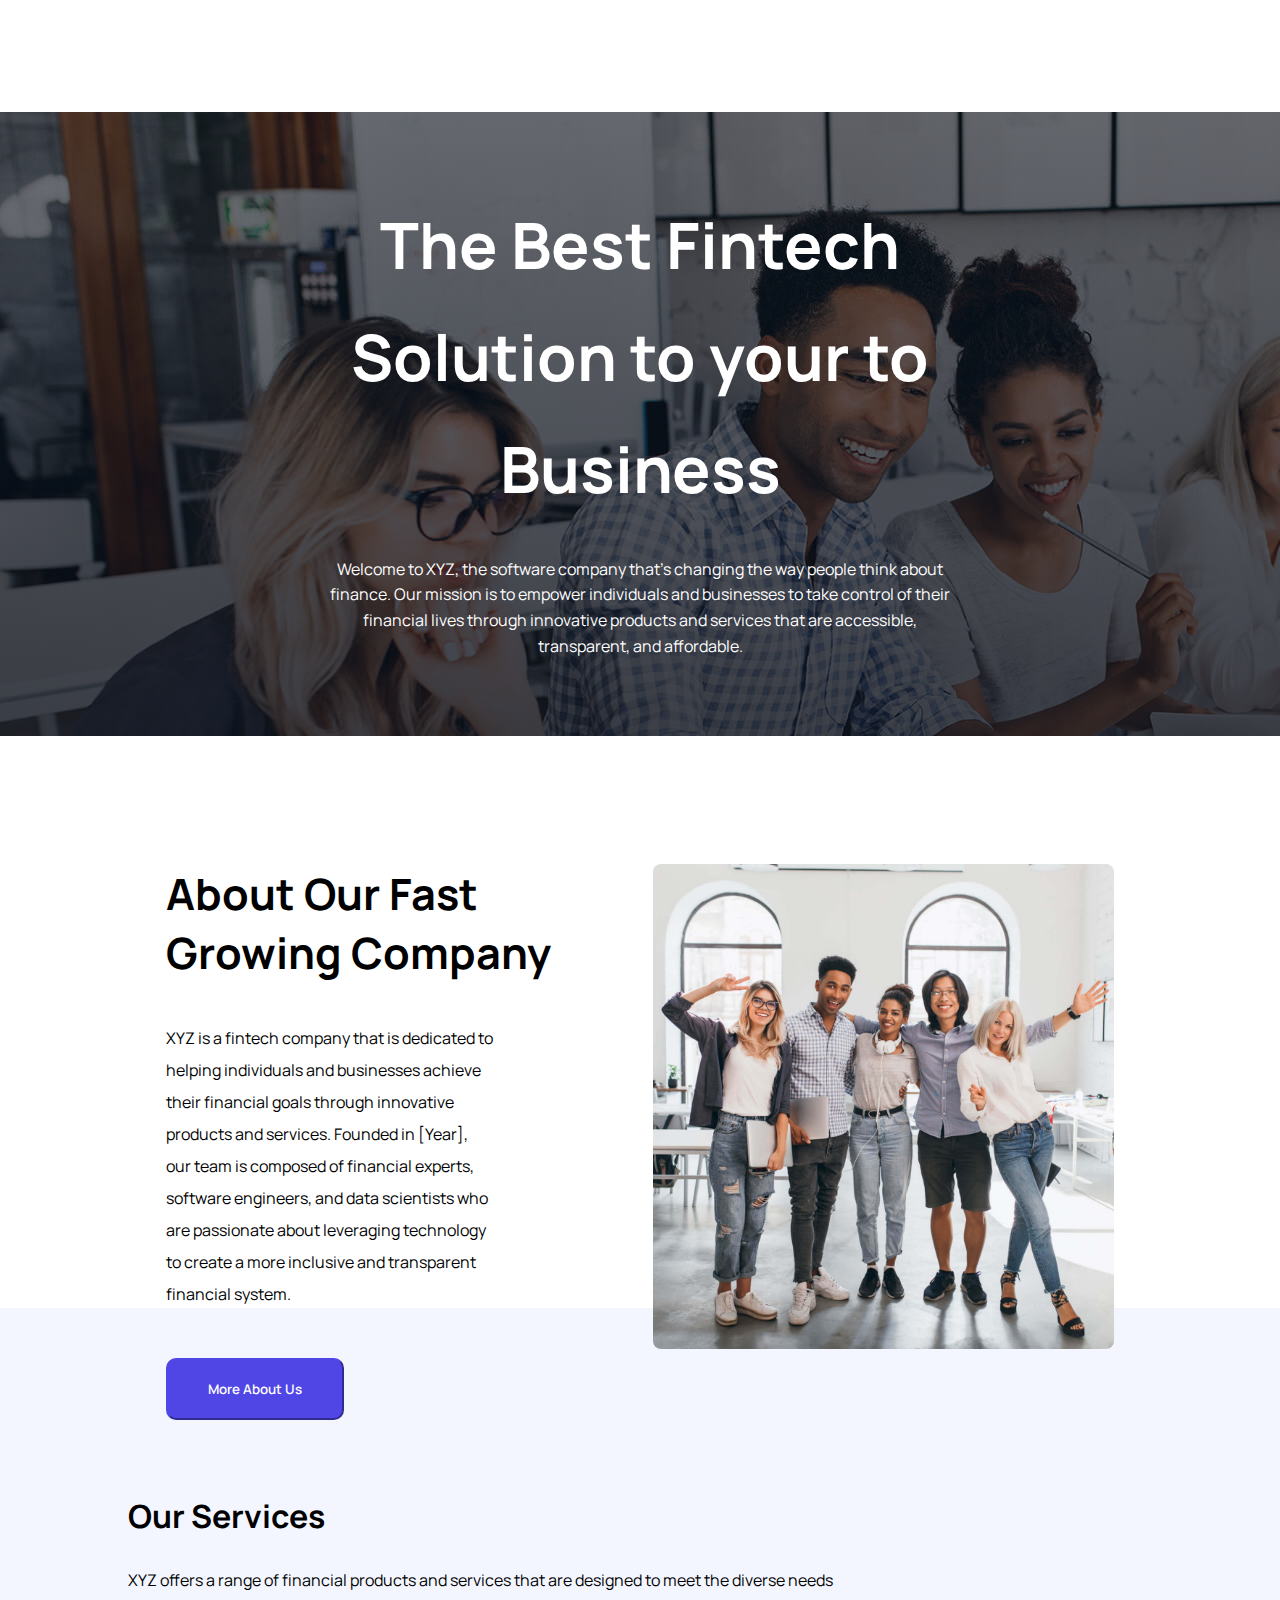
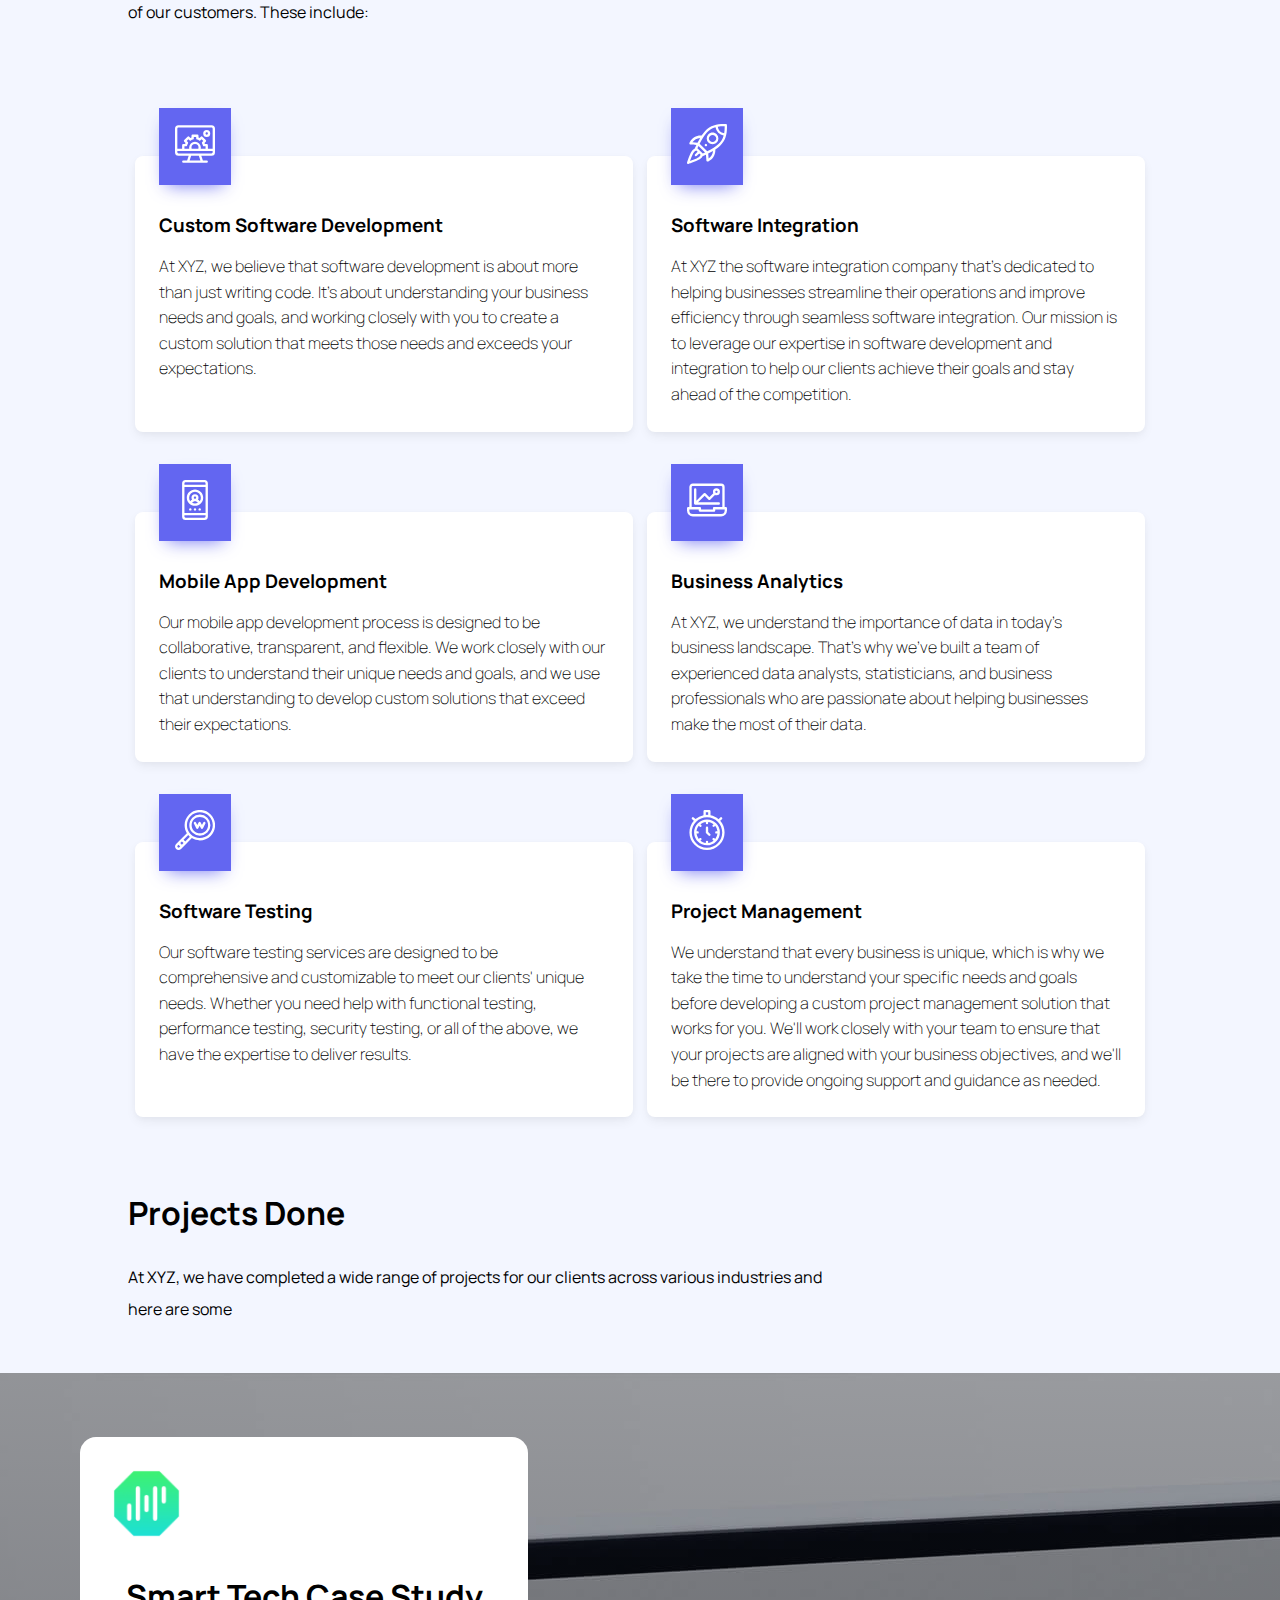
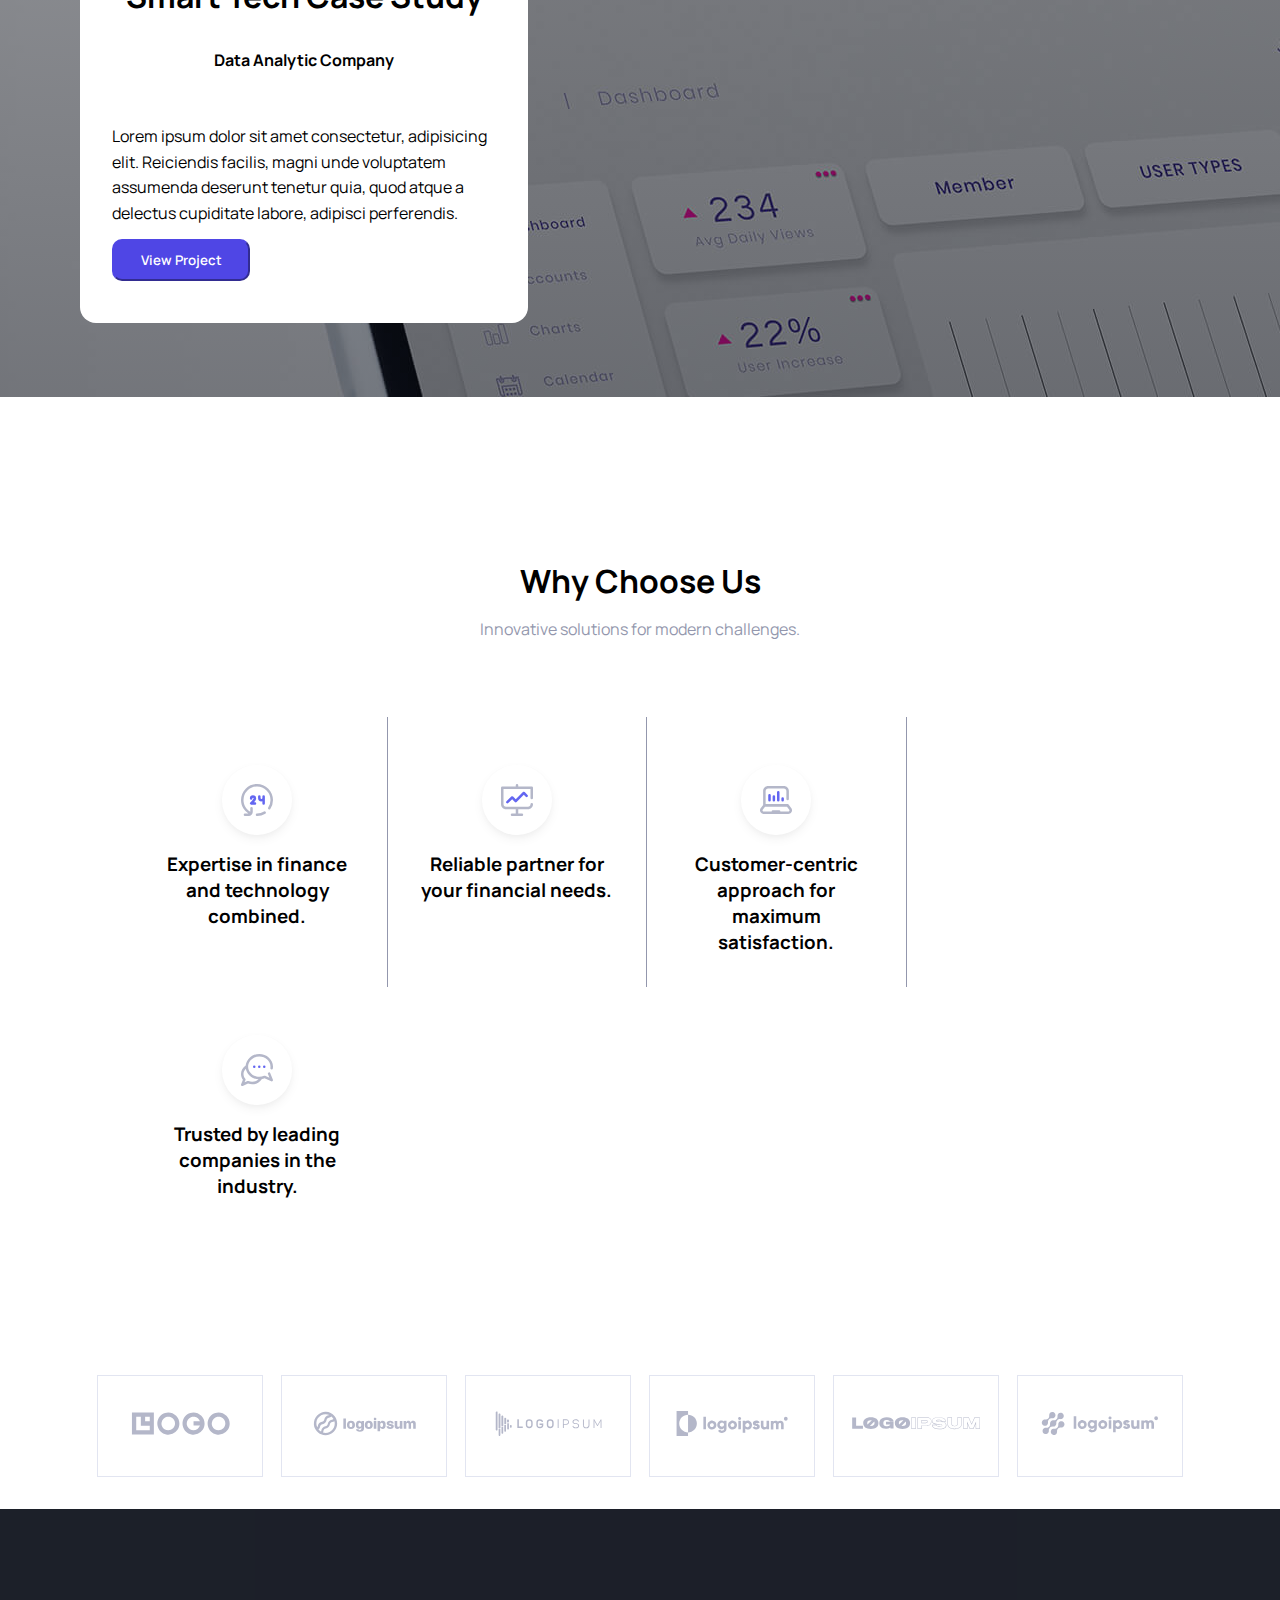
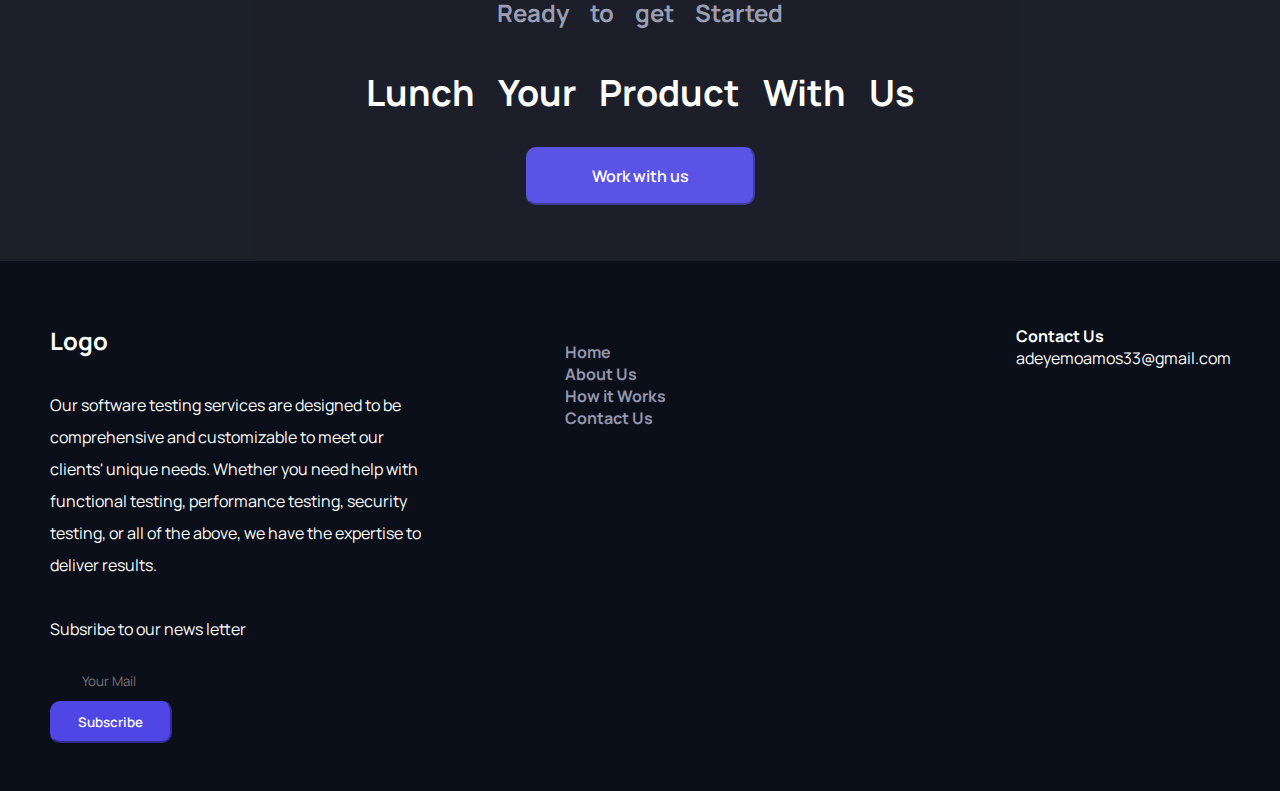
==== commit 97a48c1c: "index content" ====
--- a/index.html
+++ b/index.html
@@ -46,7 +46,7 @@
             <div class="section_one_text">
                 
                     <h2>The Best Fintech Solution to your to Business</h2>
-                    <p>Lorem ipsum dolor sit amet, consectetur adipisicing elit. Error voluptatem cumque, blanditiis, tenetur dolores facere totam ipsam, iure consequatur culpa consequuntur quidem eius eveniet. Nam, maiores. Doloribus placeat eligendi saepe.</p>
+                    <p>Welcome to XYZ, the software company that's changing the way people think about finance. Our mission is to empower individuals and businesses to take control of their financial lives through innovative products and services that are accessible, transparent, and affordable.</p>
                 
                 
             </div>
@@ -57,8 +57,11 @@
         <div class="section_two">
             <div class="section_two_text">
                 <h2>About Our Fast Growing Company</h2>
-                <p>Lorem ipsum, dolor sit amet consectetur adipisicing elit. Aut doloribus quis officia molestiae dolorem rerum repellendus eos, cumque et quos eaque omnis accusamus qui rem exercitationem vel, unde odio modi.</p>
-                <button>More About Us</button>
+                <p>XYZ is a fintech company that is dedicated to helping individuals and businesses achieve their financial goals through innovative products and services. Founded in [Year], our team is composed of financial experts, software engineers, and data scientists who are passionate about leveraging technology to create a more inclusive and transparent financial system.</p>
+                <button>
+                    <a href="about.html">More About Us</a>
+                  
+                </button>
 
             </div>
             <div class="section_two_img">
@@ -72,7 +75,7 @@
         <div class="section_three">
             <div class="section_three_intro">
                 <h2>Our Services</h2>
-                <p>Lorem ipsum dolor sit amet consectetur adipisicing elit. Eos eius, deleniti voluptates aliquam sapiente distinctio tenetur in fuga exercitationem quas.</p>
+                <p>XYZ offers a range of financial products and services that are designed to meet the diverse needs of our customers. These include:</p>
 
             </div>
             <div class="section_three_contents">
@@ -83,7 +86,7 @@
                     </div>
                     <div>
                         <h3>Custom Software Development</h3>
-                        <p>Lorem ipsum dolor sit amet consectetur adipisicing elit. Impedit veritatis doloremque nihil vero, maxime distinctio. Sequi qui, omnis asperiores iste quae ullam eum distinctio voluptates laudantium beatae ipsa ex consequatur necessitatibus, quas consectetur unde iure fugiat amet delectus! Quis, excepturi.</p>
+                        <p>At XYZ, we believe that software development is about more than just writing code. It's about understanding your business needs and goals, and working closely with you to create a custom solution that meets those needs and exceeds your expectations.</p>
 
                     </div>
 
@@ -95,7 +98,7 @@
                     </div>
                     <div>
                         <h3>Software Integration</h3>
-                        <p>Lorem ipsum dolor sit amet consectetur adipisicing elit. Fugit eum quas ratione eveniet asperiores quisquam voluptate numquam alias repellat fuga adipisci, autem ea natus blanditiis odio commodi, qui veritatis similique laboriosam eligendi ex quos aspernatur aliquam. Possimus magni expedita qui!</p>
+                        <p>At XYZ the software integration company that's dedicated to helping businesses streamline their operations and improve efficiency through seamless software integration. Our mission is to leverage our expertise in software development and integration to help our clients achieve their goals and stay ahead of the competition.</p>
 
                     </div>
 
@@ -107,7 +110,7 @@
                     </div>
                     <div>
                         <h3>Mobile App Development</h3>
-                        <p>Lorem, ipsum dolor sit amet consectetur adipisicing elit. Natus nulla perferendis praesentium repudiandae quisquam sed fugiat amet voluptatum incidunt deleniti aut, tenetur eos consequuntur laboriosam aspernatur laudantium soluta porro inventore labore rerum non? Earum fuga quo nihil sapiente adipisci esse.</p>
+                        <p>Our mobile app development process is designed to be collaborative, transparent, and flexible. We work closely with our clients to understand their unique needs and goals, and we use that understanding to develop custom solutions that exceed their expectations.</p>
 
                     </div>
 
@@ -119,7 +122,7 @@
                     </div>
                     <div>
                         <h3>Business Analytics</h3>
-                        <p>Lorem ipsum dolor sit amet consectetur adipisicing elit. Sed adipisci quis temporibus ipsum et laboriosam nulla magnam iusto expedita at ad, unde consectetur optio necessitatibus aperiam voluptatum non ex enim illo maiores voluptates. Consequuntur ipsam asperiores laudantium error ut natus!</p>
+                        <p>At XYZ, we understand the importance of data in today's business landscape. That's why we've built a team of experienced data analysts, statisticians, and business professionals who are passionate about helping businesses make the most of their data.</p>
 
                     </div>
 
@@ -133,7 +136,7 @@
                     <div>
 
                         <h3>Software Testing</h3>
-                        <p>Lorem ipsum dolor sit amet consectetur adipisicing elit. Officiis laboriosam error maiores rem rerum omnis velit aliquam magnam, quo ratione. Maiores, ex fuga! Nesciunt, consequatur reprehenderit. Hic magni, alias, exercitationem, quisquam tempora debitis obcaecati nulla doloremque accusamus facere libero dolores.</p>
+                       <p>Our software testing services are designed to be comprehensive and customizable to meet our clients' unique needs. Whether you need help with functional testing, performance testing, security testing, or all of the above, we have the expertise to deliver results.</p>
                     </div>
 
                 </div>
@@ -144,7 +147,7 @@
                     </div>
                     <div>
                         <h3>Project Management</h3>
-                        <p>Lorem ipsum dolor sit amet consectetur, adipisicing elit. Eligendi provident non, necessitatibus repellat fugiat sapiente. Tempore ipsum dignissimos laudantium repellat consequatur, expedita, placeat culpa natus libero enim distinctio corrupti quidem vel molestias! Repellendus quo tempora deserunt molestias dolorem accusamus nulla.</p>
+                        <p>We understand that every business is unique, which is why we take the time to understand your specific needs and goals before developing a custom project management solution that works for you. We'll work closely with your team to ensure that your projects are aligned with your business objectives, and we'll be there to provide ongoing support and guidance as needed.</p>
 
                     </div>
 
@@ -154,7 +157,7 @@
 
             <div class="section_three_end">
                 <h2>Projects Done</h2>
-                <p>Lorem ipsum dolor sit amet consectetur adipisicing elit. Eos eius, deleniti voluptates aliquam sapiente distinctio tenetur in fuga exercitationem quas.</p>
+                <p>At XYZ, we have completed a wide range of projects for our clients across various industries and here are some</p>
 
             </div>
 
@@ -179,7 +182,7 @@
         <div class="section_five">
             <div class="section_five_title">
                 <h3>Why Choose Us</h3>
-                <p>We personalize how we work to fit your project needs. Our approach helps augment innovation</p>
+                <p>Innovative solutions for modern challenges.</p>
 
             </div>
             <div class="section_five_content">
@@ -188,7 +191,7 @@
                         <img src="images/01.svg" alt="">
                     </div>
                     
-                    <h3>Build a functional prototype in 24 hrs</h3>
+                    <h3>Expertise in finance and technology combined.</h3>
 
                 </div>
                 <div class="section_five_content_two">
@@ -196,7 +199,7 @@
                         <img src="images/02.svg" alt="">
                     </div>
                    
-                    <h3>Create an MVP within two weeks</h3>
+                    <h3>Reliable partner for your financial needs.</h3>
 
                 </div>
                 <div class="section_five_content_three">
@@ -204,7 +207,7 @@
                         <img src="images/03.svg" alt="">
                     </div>
                     
-                    <h3>Kickstart software development</h3>
+                    <h3>Customer-centric approach for maximum satisfaction.</h3>
 
                 </div>
                 <div class="section_five_content_four">
@@ -212,7 +215,7 @@
                         <img src="images/04.svg" alt="">
                     </div>
                     
-                    <h3>Get 24/7 tech & business support</h3>
+                    <h3>Trusted by leading companies in the industry.</h3>
 
                 </div>
             </div>
@@ -258,7 +261,7 @@
                 <div class="section_eight_intro_logo">
                     <h2>Logo</h2>
                 </div>
-                <p>Proin ipsum pharetra, senectus eget scelerisque varius pretium platea velit. Lacus, eget eu vitae nullam proin turpis etiam mi sit. Non feugiat feugiat egestas nulla nec. Arcu tempus, eget elementum dolor ullamcorper sodales ultrices eros.</p>
+                <p>Our software testing services are designed to be comprehensive and customizable to meet our clients' unique needs. Whether you need help with functional testing, performance testing, security testing, or all of the above, we have the expertise to deliver results.</p>
                 <div class="section_eight_intro_newsletter">
                     <p>Subsribe to our news letter</p>
                     <input type="email" placeholder="Your Mail">
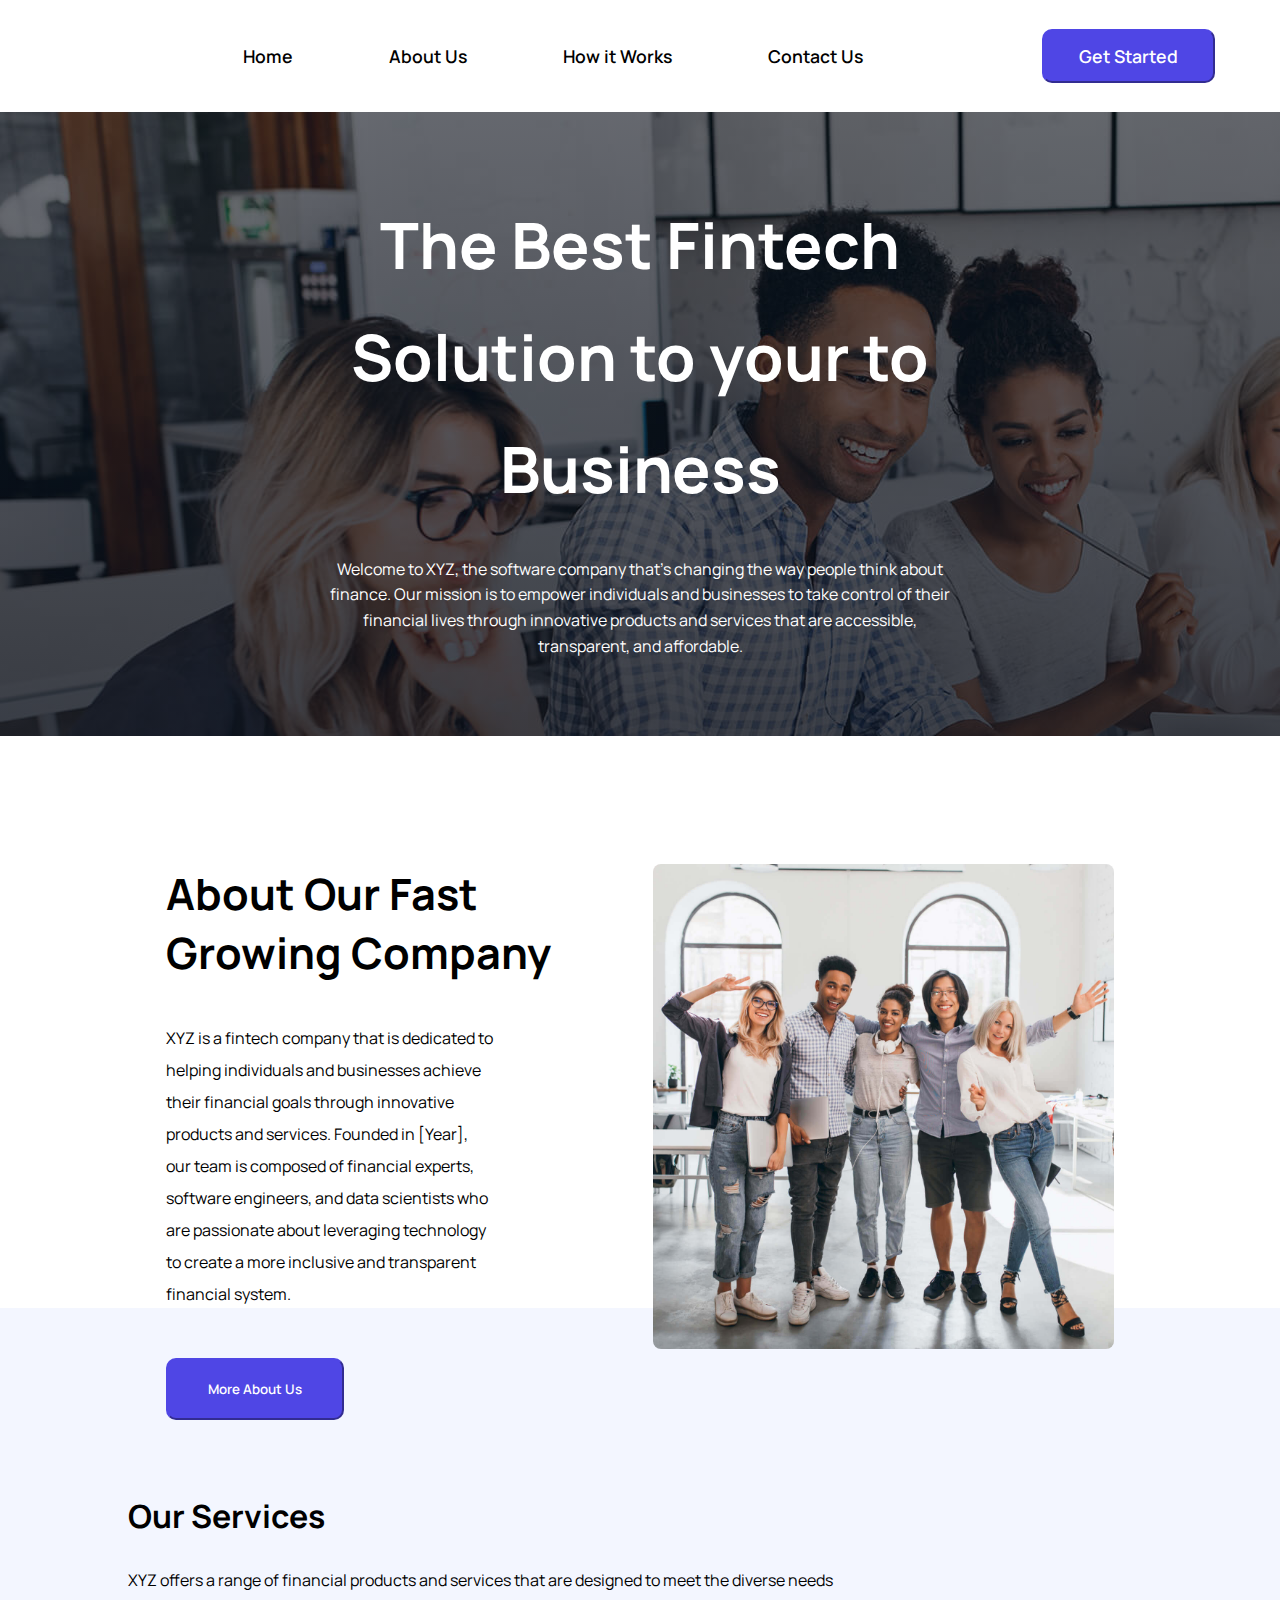
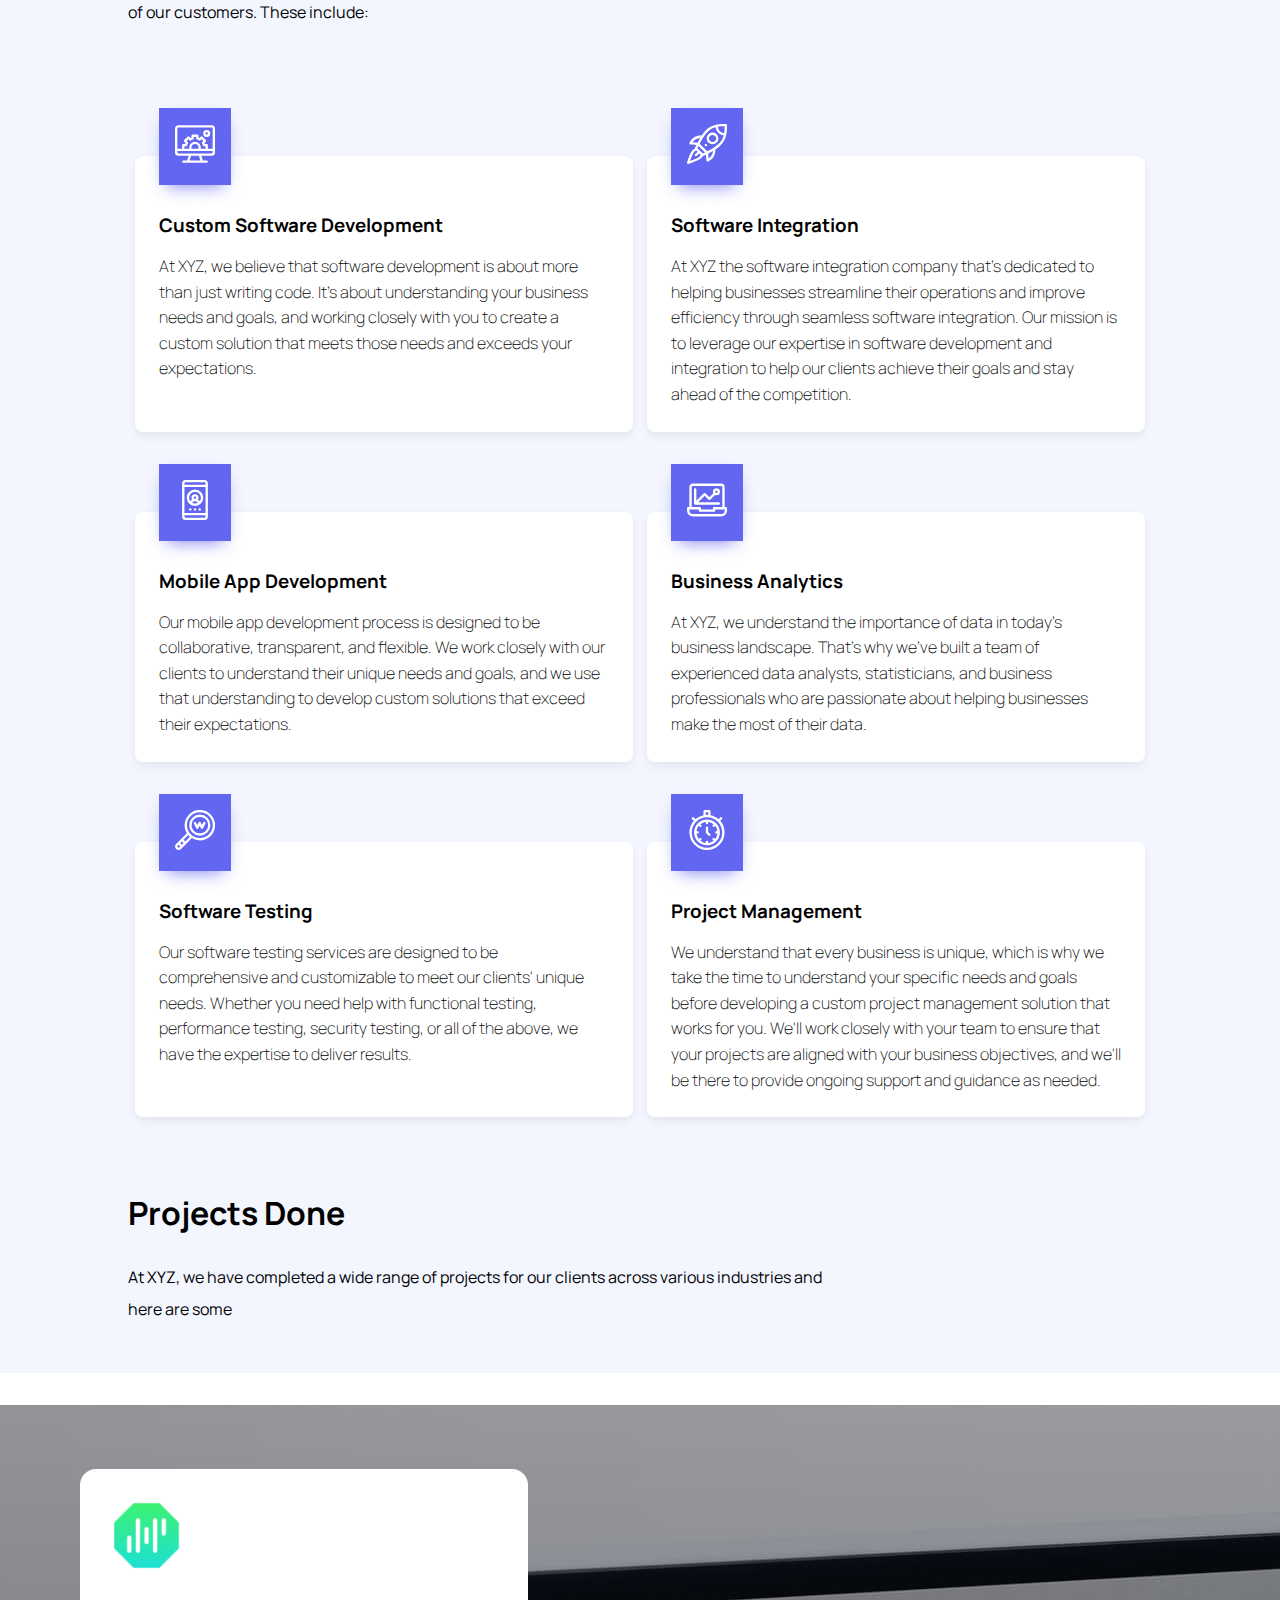
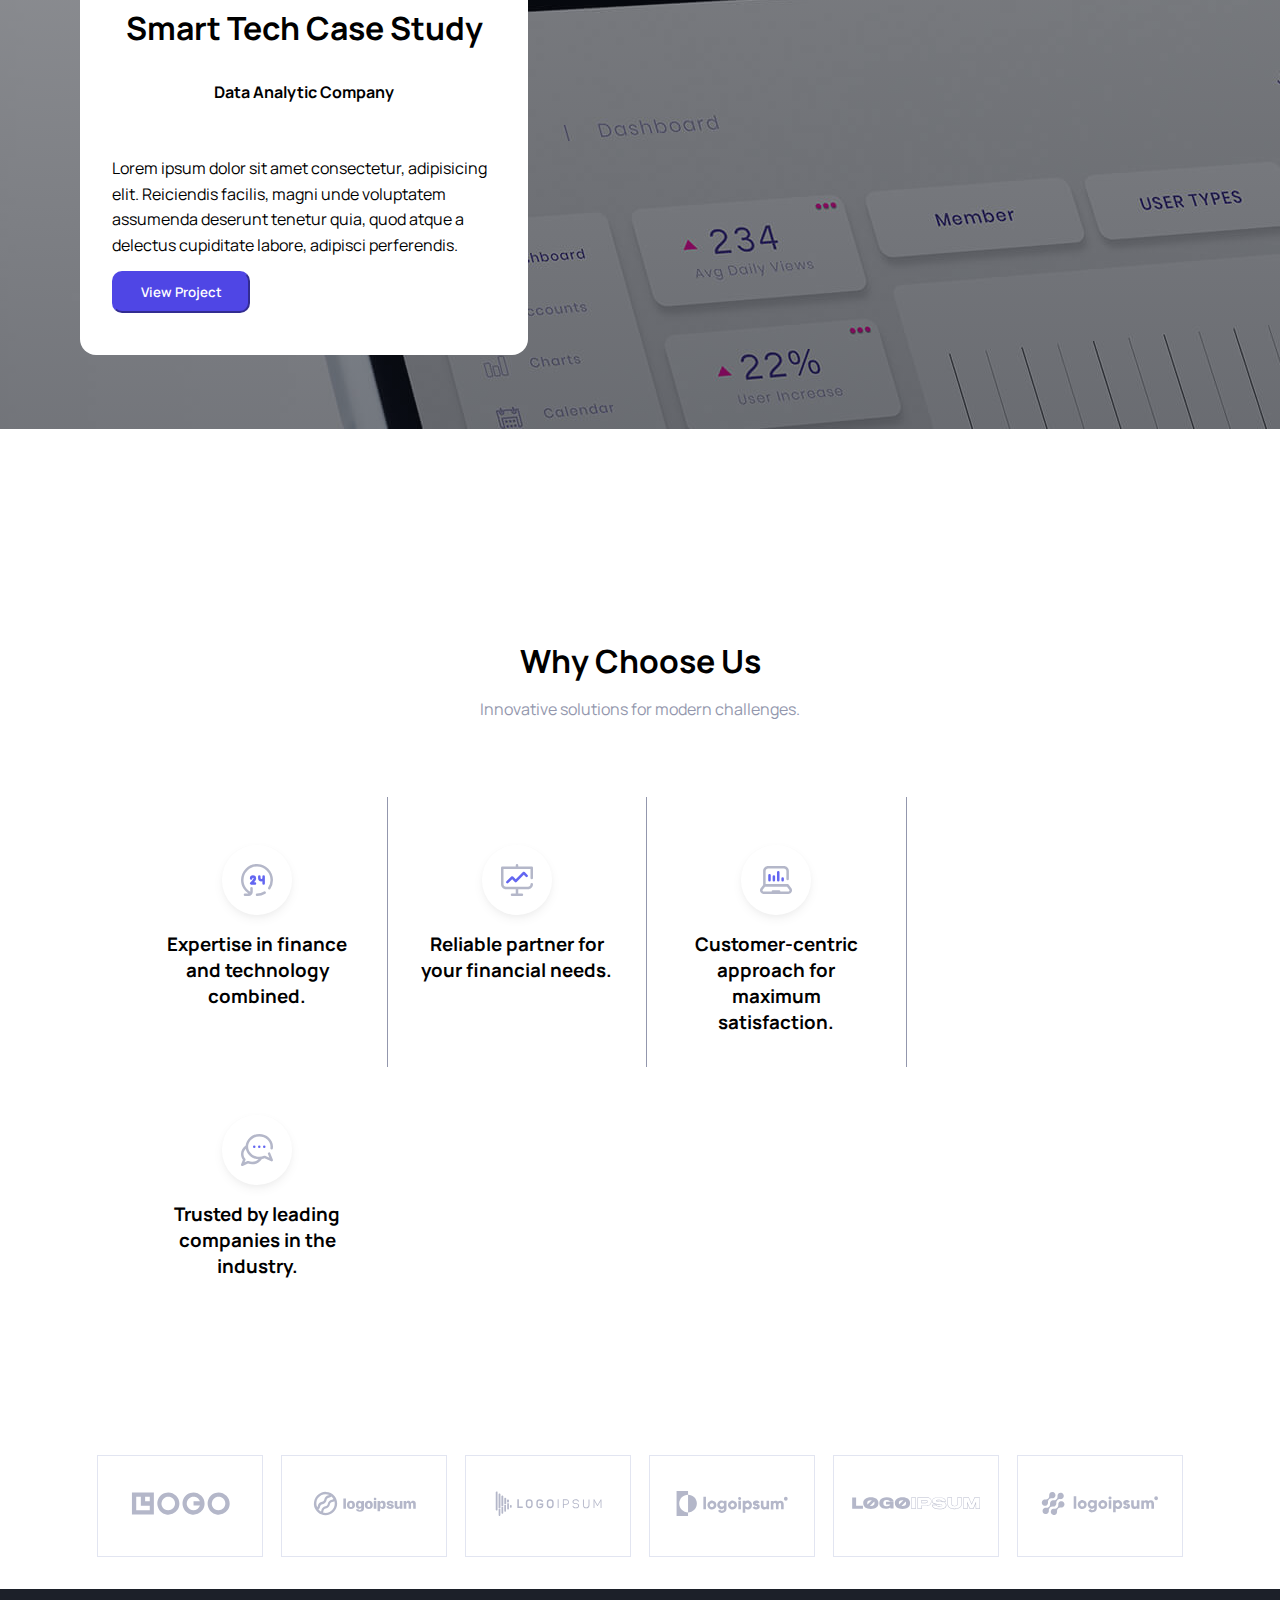
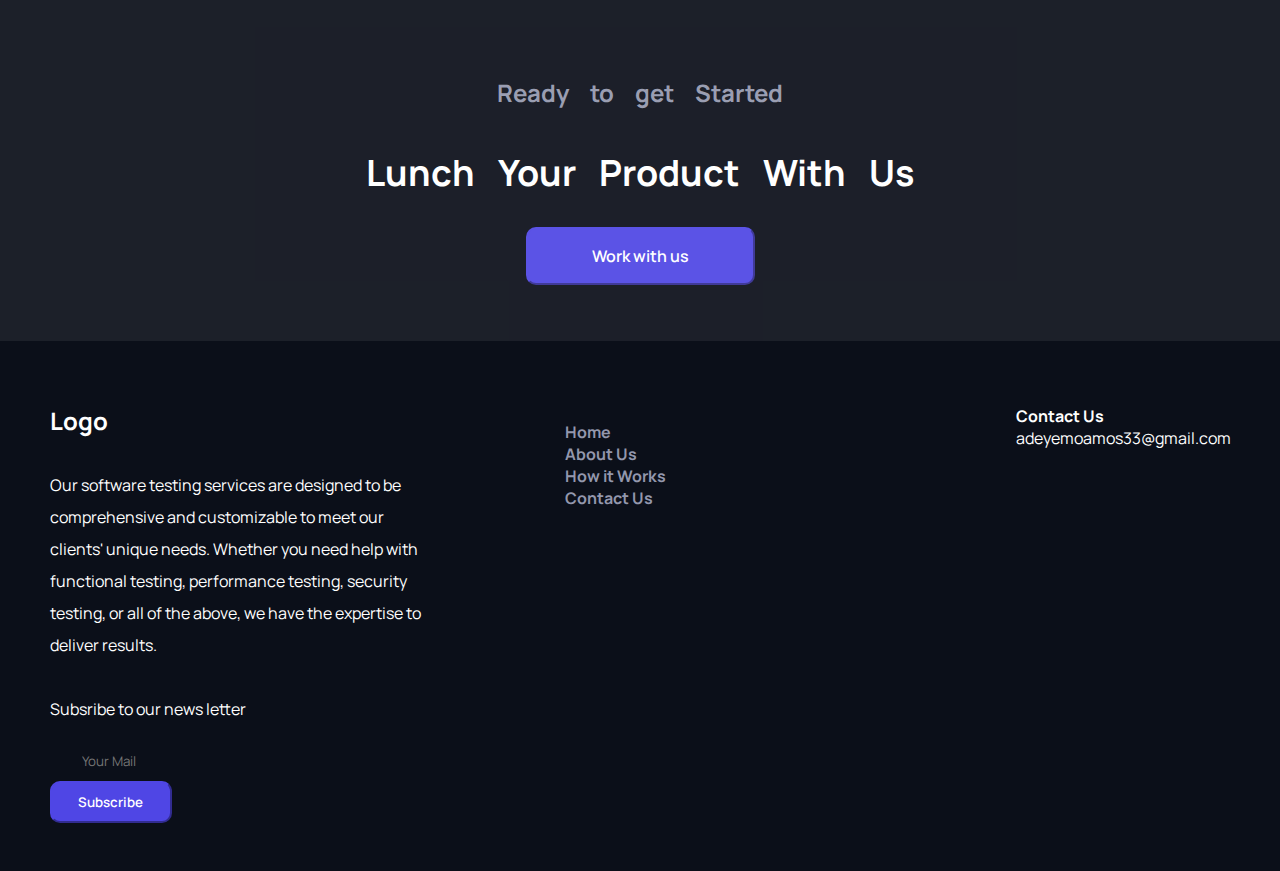
==== commit 9099e97b: "about us done" ====
--- a/index.html
+++ b/index.html
@@ -14,30 +14,31 @@
 </head>
 <body>
 
+ 
+         
     <header>
         <div class="header_section">
             <div class="header_section_logo">
                 <img src="images/Azapay Full Logo 01.png" alt="">
             </div>
-            <!-- <div class="header_section_navs">
+            <div class="header_section_navs">
                 <ul>
                     <li>
                         <a href="index.html">Home</a>
                         
-                    </li>
-
+                        </li>
                     <li>
-                        <a href="about.html"> About Us</a>
-                       
+                        <a href="about.html">About Us</a>
+                        
                     </li>
                     <li>How it Works</li>
                     <li>Contact Us</li>
                 </ul>
 
-            </div> -->
-            <!-- <div class="header_section_btn">
+            </div>
+            <div class="header_section_btn">
                 <button> Get Started </button>
-            </div> -->
+            </div>
         </div>
     </header>
      <section>
--- a/scss/styles.css
+++ b/scss/styles.css
@@ -183,7 +183,8 @@
   left: 0;
   height: 39rem !important;
   display: block;
-  margin-top: -7rem;
+  margin-top: -5rem;
+  margin-bottom: 3rem;
 }
 .section_four_bg_layout {
   opacity: 0.7;
@@ -367,13 +368,13 @@
 .about_section_one {
   background-image: url(../images/hero-bg.svg);
   background-repeat: no-repeat;
-  background-position: center;
-  display: flex;
+  display: flex;
+  flex-wrap: wrap;
   justify-content: space-between;
 }
 .about_section_one_text {
-  width: 35%;
-  padding: 6rem;
+  width: 100%;
+  padding: 0rem 0rem 0rem 2rem;
 }
 .about_section_one_text > p {
   padding: 4rem 0 10rem;
@@ -569,8 +570,8 @@
     margin-top: 0;
   }
   .section_five_content .about {
-    width: 28% !important;
-    margin-bottom: 8rem;
+    width: 100% !important;
+    margin-bottom: 0rem;
     line-height: 2rem;
   }
   .section_five_content .about p {
@@ -582,6 +583,9 @@
   .section_five_content_one, .section_five_content_two, .section_five_content_three, .section_five_content_four {
     width: 100%;
     border-right: none;
+  }
+  .section_five_content_one i, .section_five_content_two i, .section_five_content_three i, .section_five_content_four i {
+    font-size: 2rem;
   }
   .section_six {
     margin-top: -2rem;
@@ -640,4 +644,44 @@
   .section_eight_contacts {
     margin-top: 3rem;
   }
+  .about_section_one_text {
+    width: 100%;
+    padding: 0rem 2rem 0rem 2rem;
+  }
+  .about_section_one_text_one {
+    margin-top: -8rem;
+  }
+  .about_section_one_text_one > :first-child, .about_section_one_text_one > :nth-child(2), .about_section_one_text_one > :nth-child(3) {
+    line-height: 1.5rem;
+    width: 20%;
+  }
+  .about_section_one_img {
+    width: 100%;
+  }
+  .about_section_one_img > :first-child {
+    padding: 1rem 1rem;
+    top: 1rem;
+  }
+  .about_section_one_img > :last-child {
+    padding: 1rem 1rem;
+    top: 1rem;
+  }
+  .about_section_leadership {
+    padding: 4rem 2rem;
+  }
+  .about_section_leadership_wrapper_one, .about_section_leadership_wrapper_two, .about_section_leadership_wrapper_three, .about_section_leadership_wrapper_four, .about_section_leadership_wrapper_five, .about_section_leadership_wrapper_six, .about_section_leadership_wrapper_seven, .about_section_leadership_wrapper_eight {
+    width: 100%;
+    margin: 1rem 0;
+  }
+  .about_section_contact {
+    width: 90%;
+    margin: 0 auto;
+  }
+  .about_section_contact_content {
+    padding: 5.5rem 2rem;
+  }
+  .about_section_contact_content > :first-child p {
+    line-height: 3rem;
+    font-size: 1rem;
+  }
 }/*# sourceMappingURL=styles.css.map */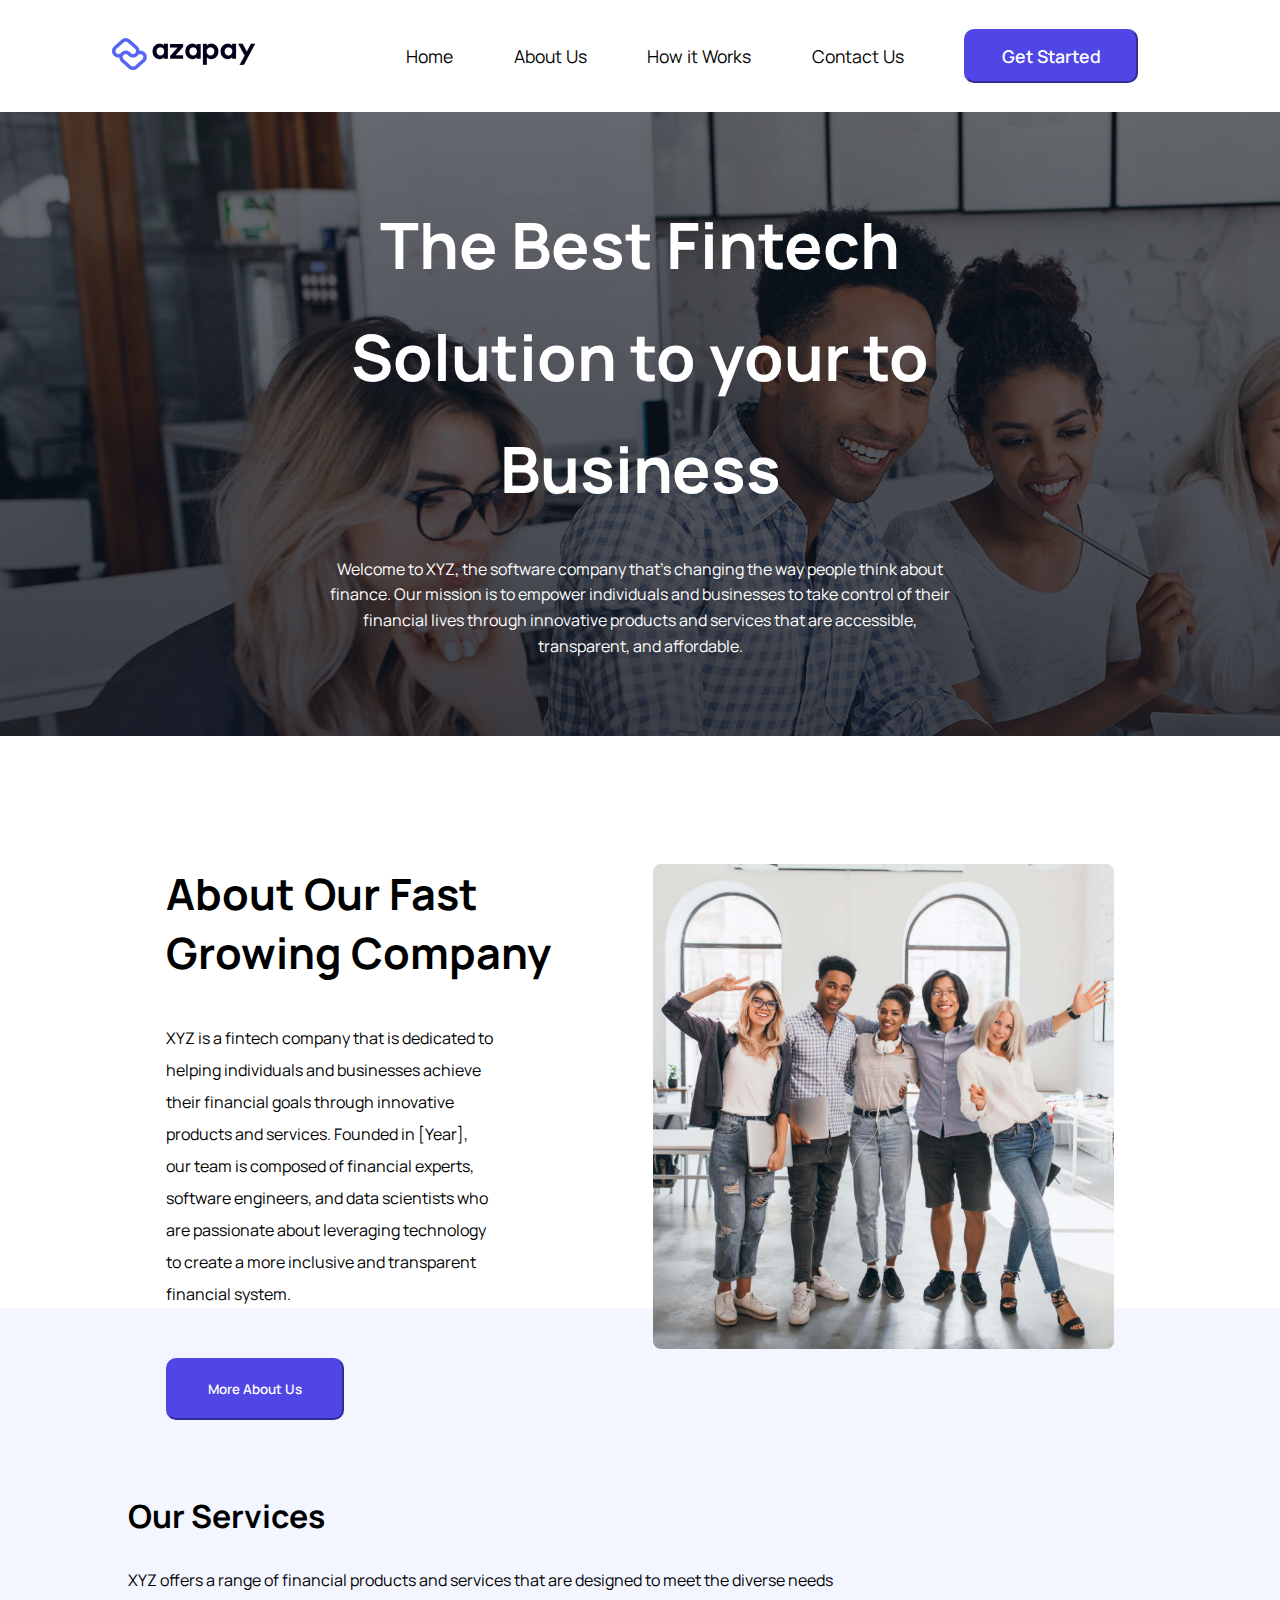
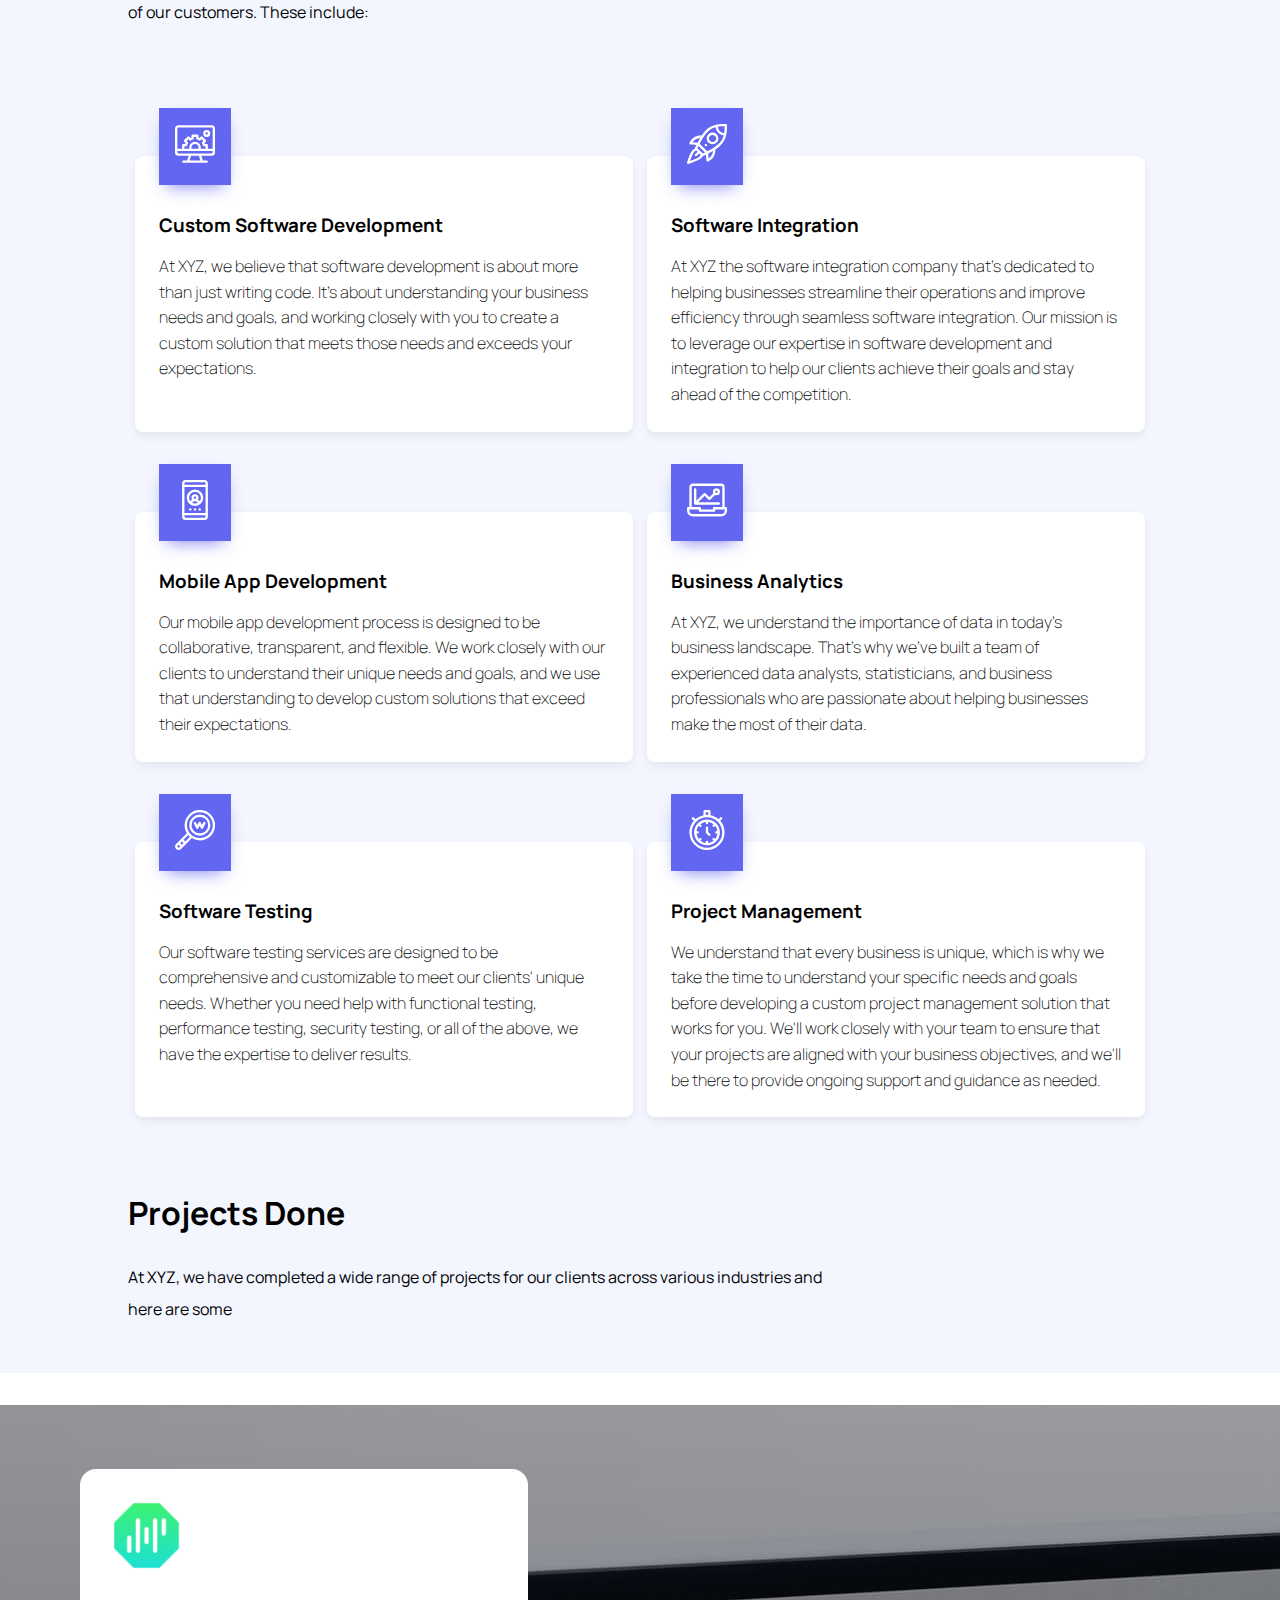
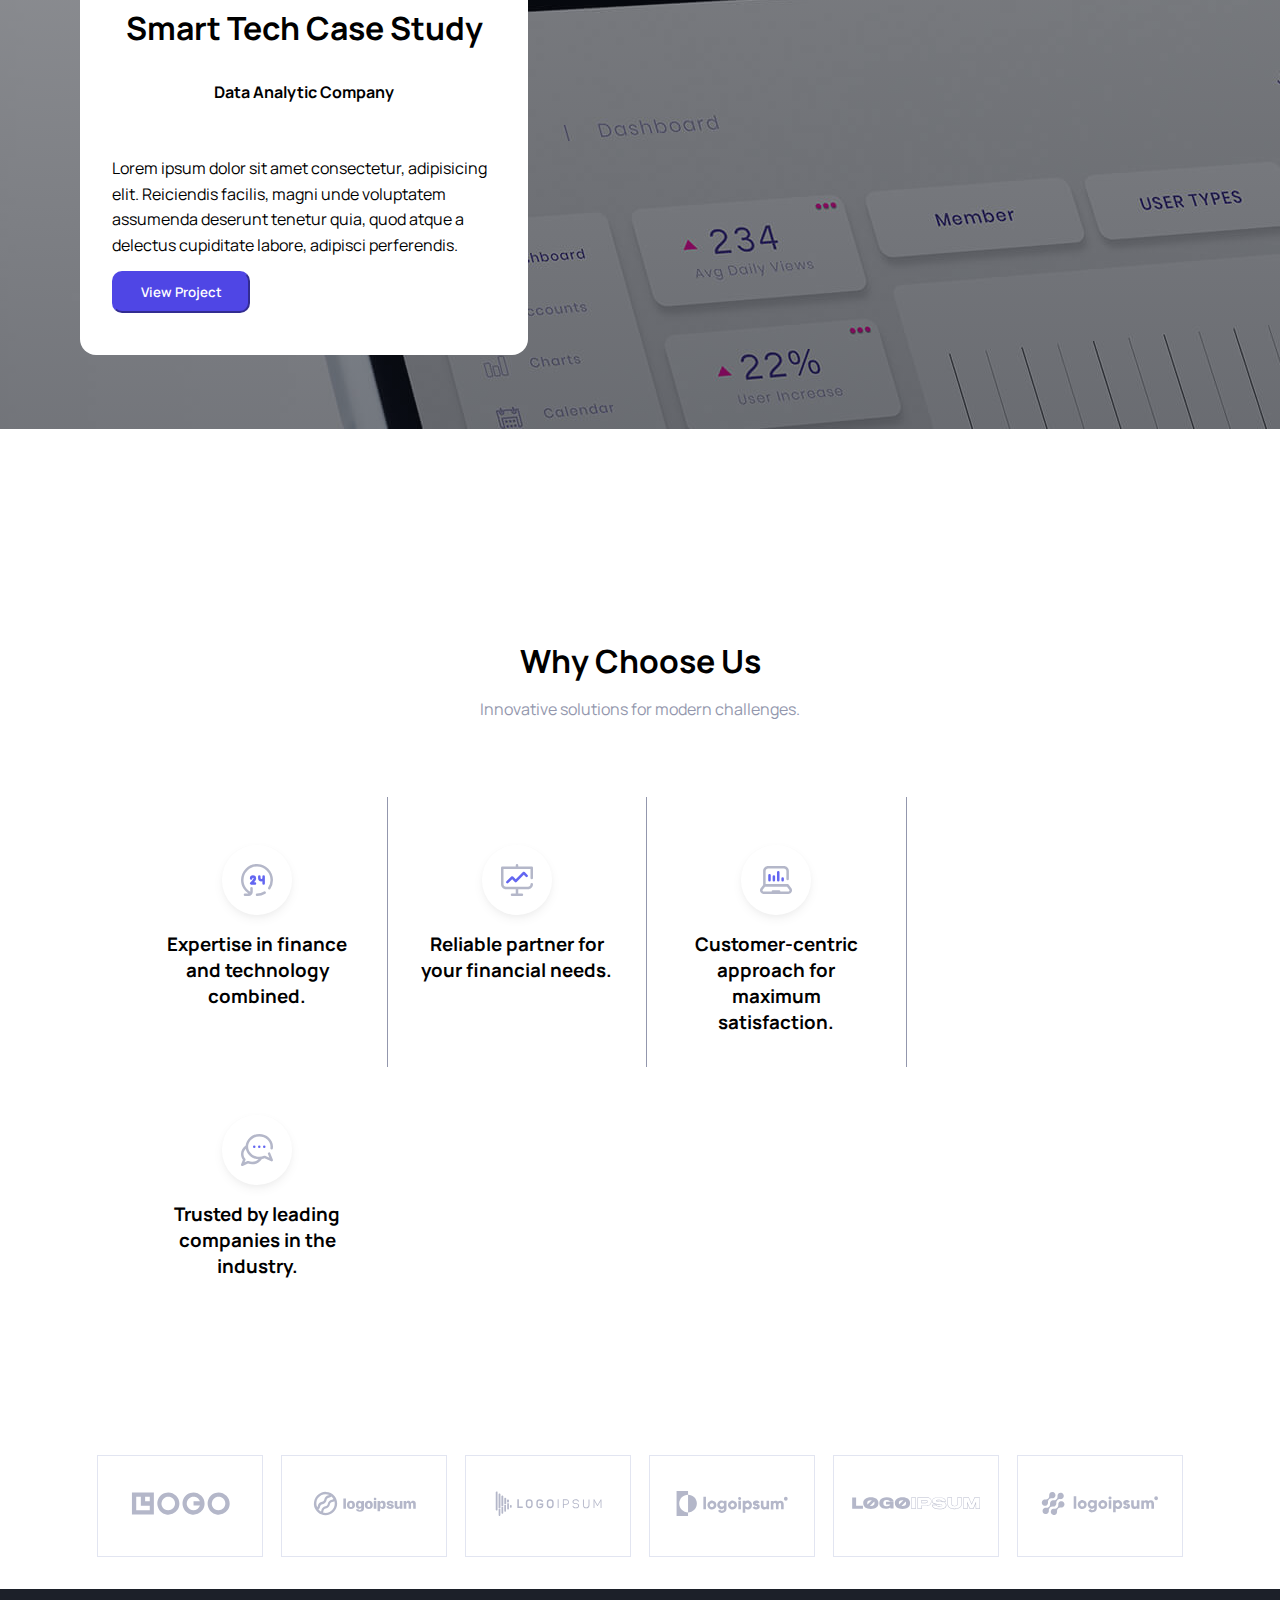
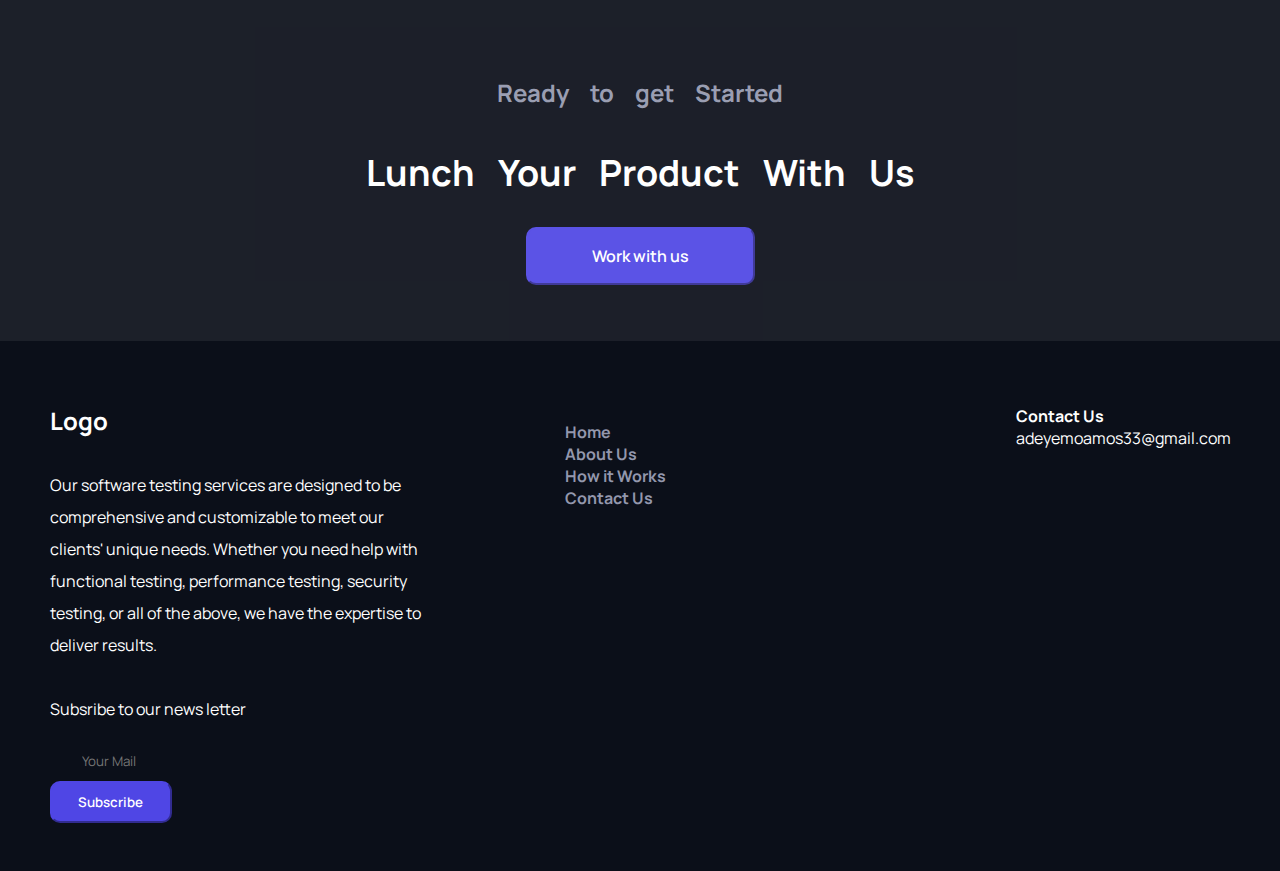
==== commit db420467: "third-commit" ====
--- a/index.html
+++ b/index.html
@@ -12,16 +12,19 @@
 <link href="https://fonts.googleapis.com/css2?family=Manrope:wght@300&display=swap" rel="stylesheet">
 
 </head>
-<body>
-
- 
-         
+<body>    
     <header>
         <div class="header_section">
+            <div class="header_section_bars" id="bars">
+               
+                <span class="header_section_bars_one bar"></span>
+                <span class="header_section_bars_two bar"></span>
+                <span class="header_section_bars_two bar"></span>
+            </div>
             <div class="header_section_logo">
                 <img src="images/Azapay Full Logo 01.png" alt="">
             </div>
-            <div class="header_section_navs">
+            <div class="header_section_navs" id="navLinks">
                 <ul>
                     <li>
                         <a href="index.html">Home</a>
@@ -33,12 +36,15 @@
                     </li>
                     <li>How it Works</li>
                     <li>Contact Us</li>
+                    <li class="header_section_btn">
+                        <button> Get Started</button>
+                    </li>
                 </ul>
 
             </div>
-            <div class="header_section_btn">
+            <!-- <div class="header_section_btn">
                 <button> Get Started </button>
-            </div>
+            </div> -->
         </div>
     </header>
      <section>
@@ -287,5 +293,6 @@
         </div>
     </footer>
     
+    <script src="js/script.js"></script>
 </body>
 </html>--- a/scss/styles.css
+++ b/scss/styles.css
@@ -8,28 +8,89 @@
   color: inherit;
 }
 
+.bg {
+  background: #ffffff !important;
+}
+
+.cl {
+  color: white !important;
+}
+
+.active {
+  width: 2rem !important;
+  height: 2rem !important;
+  transition: ease-in-out 10s;
+}
+.active :first-child {
+  transform: rotate(45deg) !important;
+  margin-top: 0.9rem !important;
+}
+.active :nth-child(2) {
+  display: none !important;
+}
+.active :last-child {
+  transform: rotate(-45deg) !important;
+  margin-top: -0.2rem !important;
+}
+
+.show {
+  display: flex !important;
+  justify-content: center;
+  align-items: center;
+  flex-wrap: wrap;
+  text-align: center;
+  font-weight: 600;
+  font-size: 1.5rem;
+  line-height: 3rem;
+}
+.show ul {
+  width: 100%;
+  font-size: 1.4rem;
+  line-height: 3rem;
+  padding: 8rem 0 1rem;
+}
+
 .header_section {
   display: flex;
   flex-wrap: wrap;
-  justify-content: space-around;
+  justify-content: space-between;
   align-items: center;
   background-color: #ffffff;
+  padding: 0 7rem;
   height: 7rem;
   font-size: 1.1rem;
+}
+.header_section_bars {
+  display: none;
+  width: -moz-fit-content;
+  width: fit-content;
+  z-index: 5;
+  right: 1rem;
+  top: 2.3rem;
+  position: absolute;
+}
+.header_section_bars_one, .header_section_bars_two, .header_section_bars_three {
+  width: 2rem;
+  display: block;
+  height: 0.15rem;
+  margin-top: 0.3rem;
+  background: #0B081D;
 }
 .header_section_logo {
   width: -moz-fit-content;
   width: fit-content;
 }
+.header_section_navs {
+  display: flex;
+  align-items: center;
+  width: 75%;
+}
 .header_section_navs ul {
   display: flex;
-  justify-content: space-between;
-  list-style-type: none;
-}
-.header_section_navs ul li {
-  padding: 0px 3rem;
-  list-style-type: none;
-  font-weight: 600;
+  justify-content: space-around;
+  align-items: center;
+  list-style: none;
+  width: 100%;
 }
 .header_section_btn button {
   background-color: #4F46E5;
@@ -373,8 +434,8 @@
   justify-content: space-between;
 }
 .about_section_one_text {
-  width: 100%;
-  padding: 0rem 0rem 0rem 2rem;
+  width: 40%;
+  padding: 8rem 4rem 5rem 4rem;
 }
 .about_section_one_text > p {
   padding: 4rem 0 10rem;
@@ -469,6 +530,28 @@
 }
 
 @media only screen and (max-width: 767px) {
+  .header_section {
+    padding: 0 1rem;
+  }
+  .header_section_bars {
+    display: block;
+  }
+  .header_section_navs {
+    display: none;
+    z-index: 4;
+    position: absolute;
+    top: 0;
+    left: 0;
+    width: 100%;
+    height: 100vh;
+    background: rgba(0, 0, 0, 0.95);
+  }
+  .header_section_navs :nth-child(2) {
+    color: #ffffff;
+  }
+  .header_section_navs ul {
+    display: block;
+  }
   .section_one, .section_four {
     background-position: top center;
     background-size: cover;
@@ -646,7 +729,7 @@
   }
   .about_section_one_text {
     width: 100%;
-    padding: 0rem 2rem 0rem 2rem;
+    padding: 3rem 2rem 2rem 2rem;
   }
   .about_section_one_text_one {
     margin-top: -8rem;
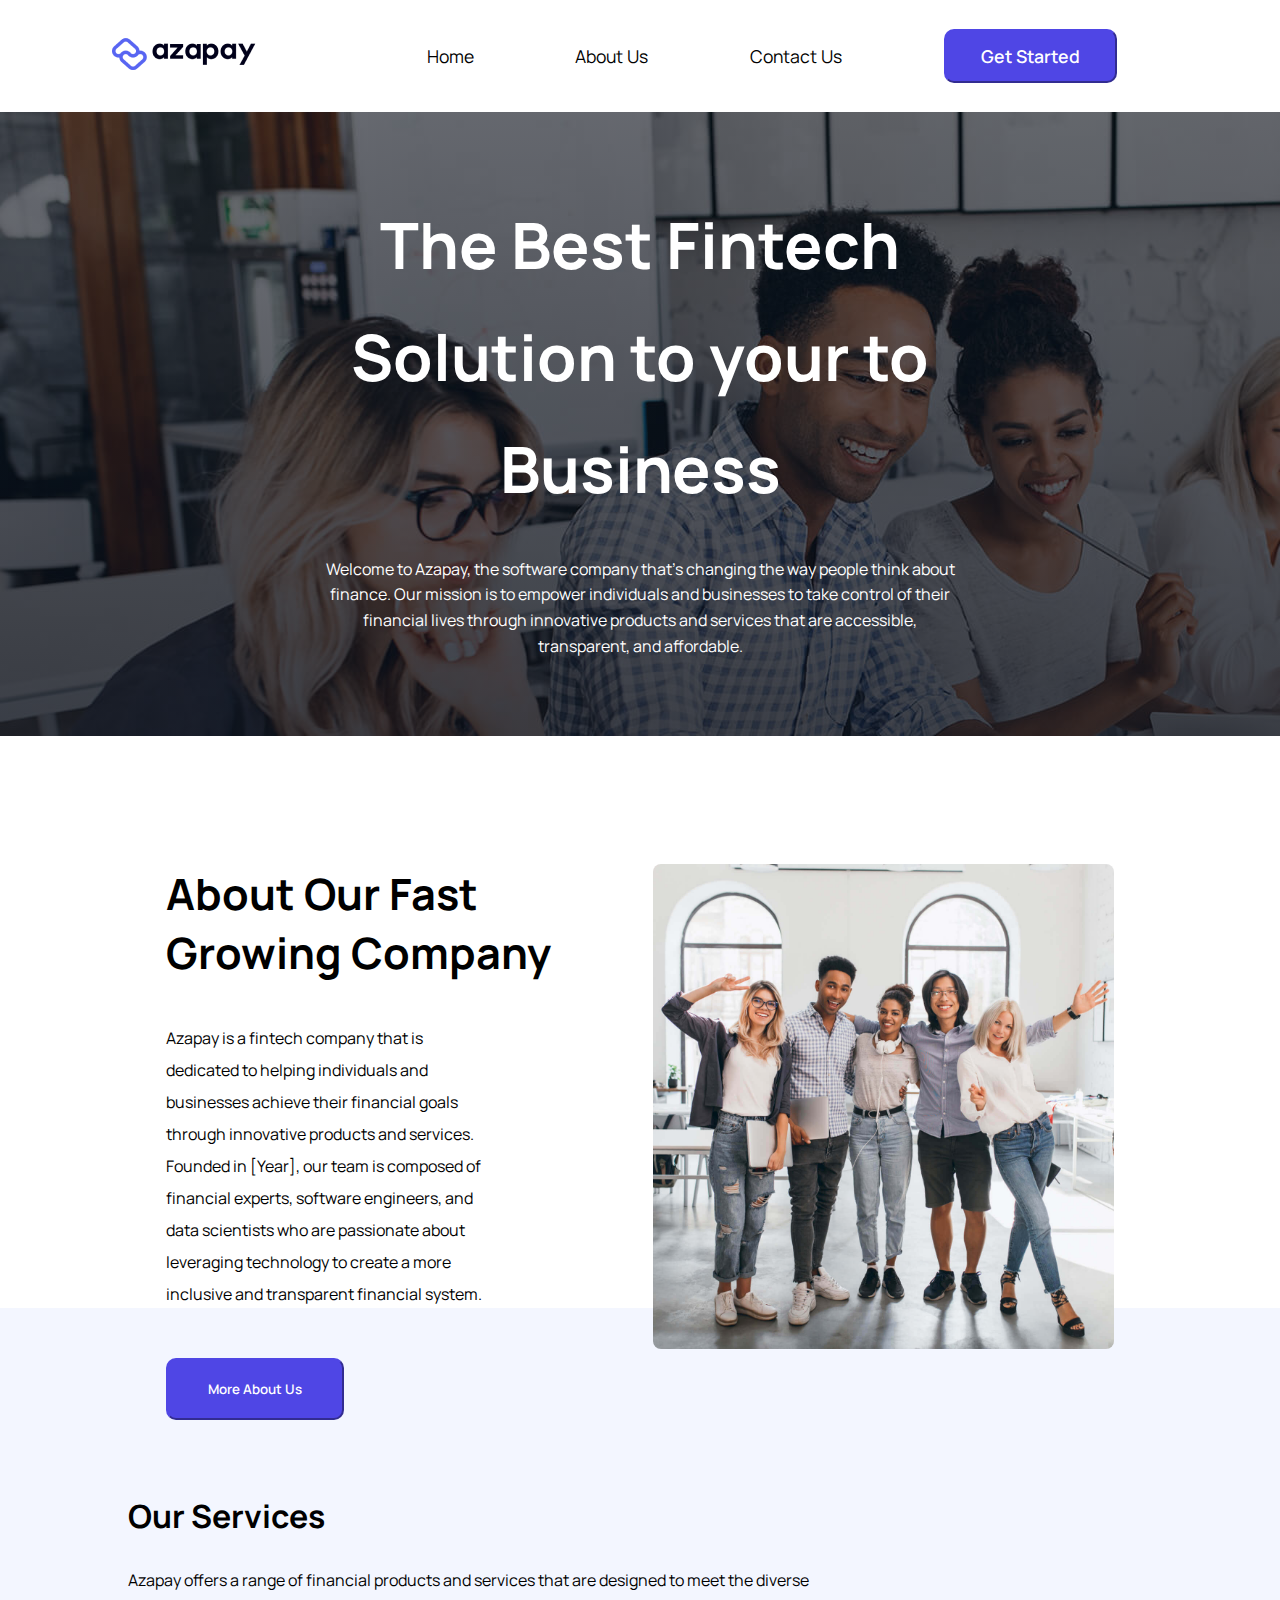
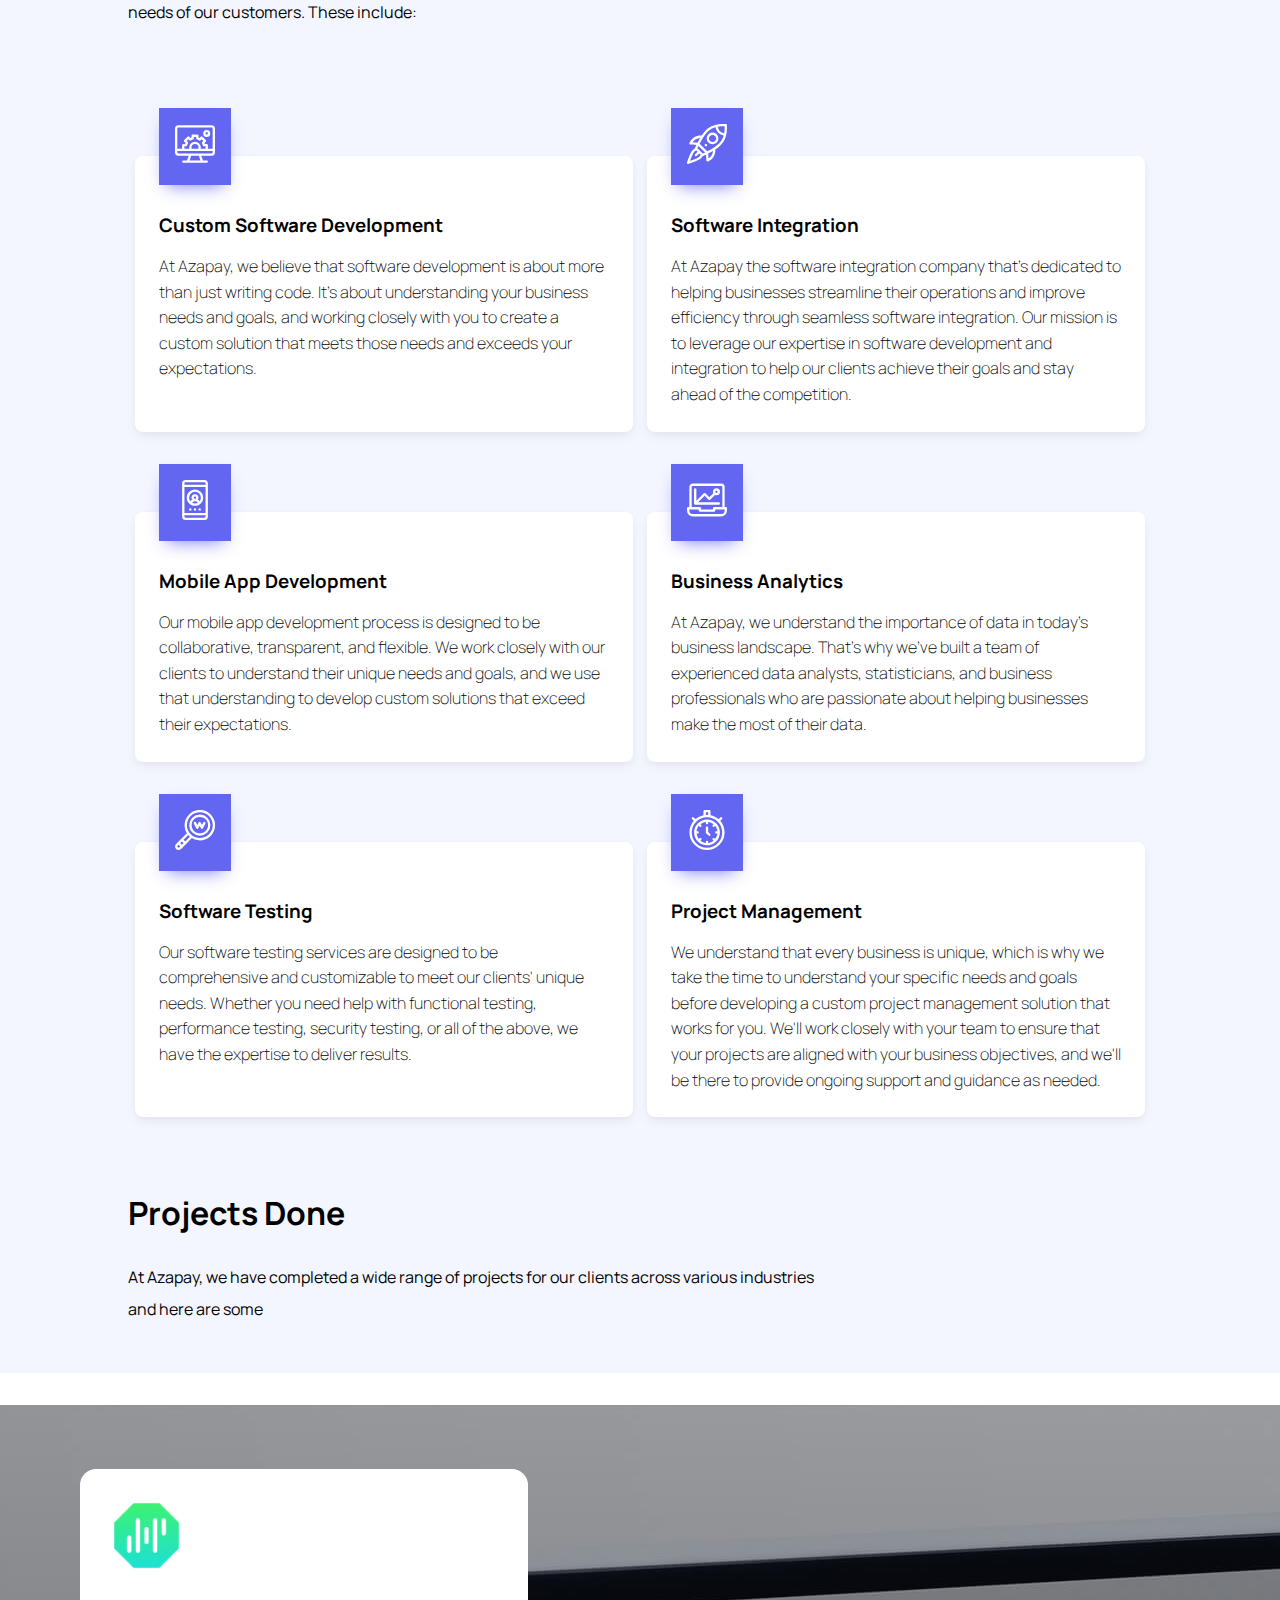
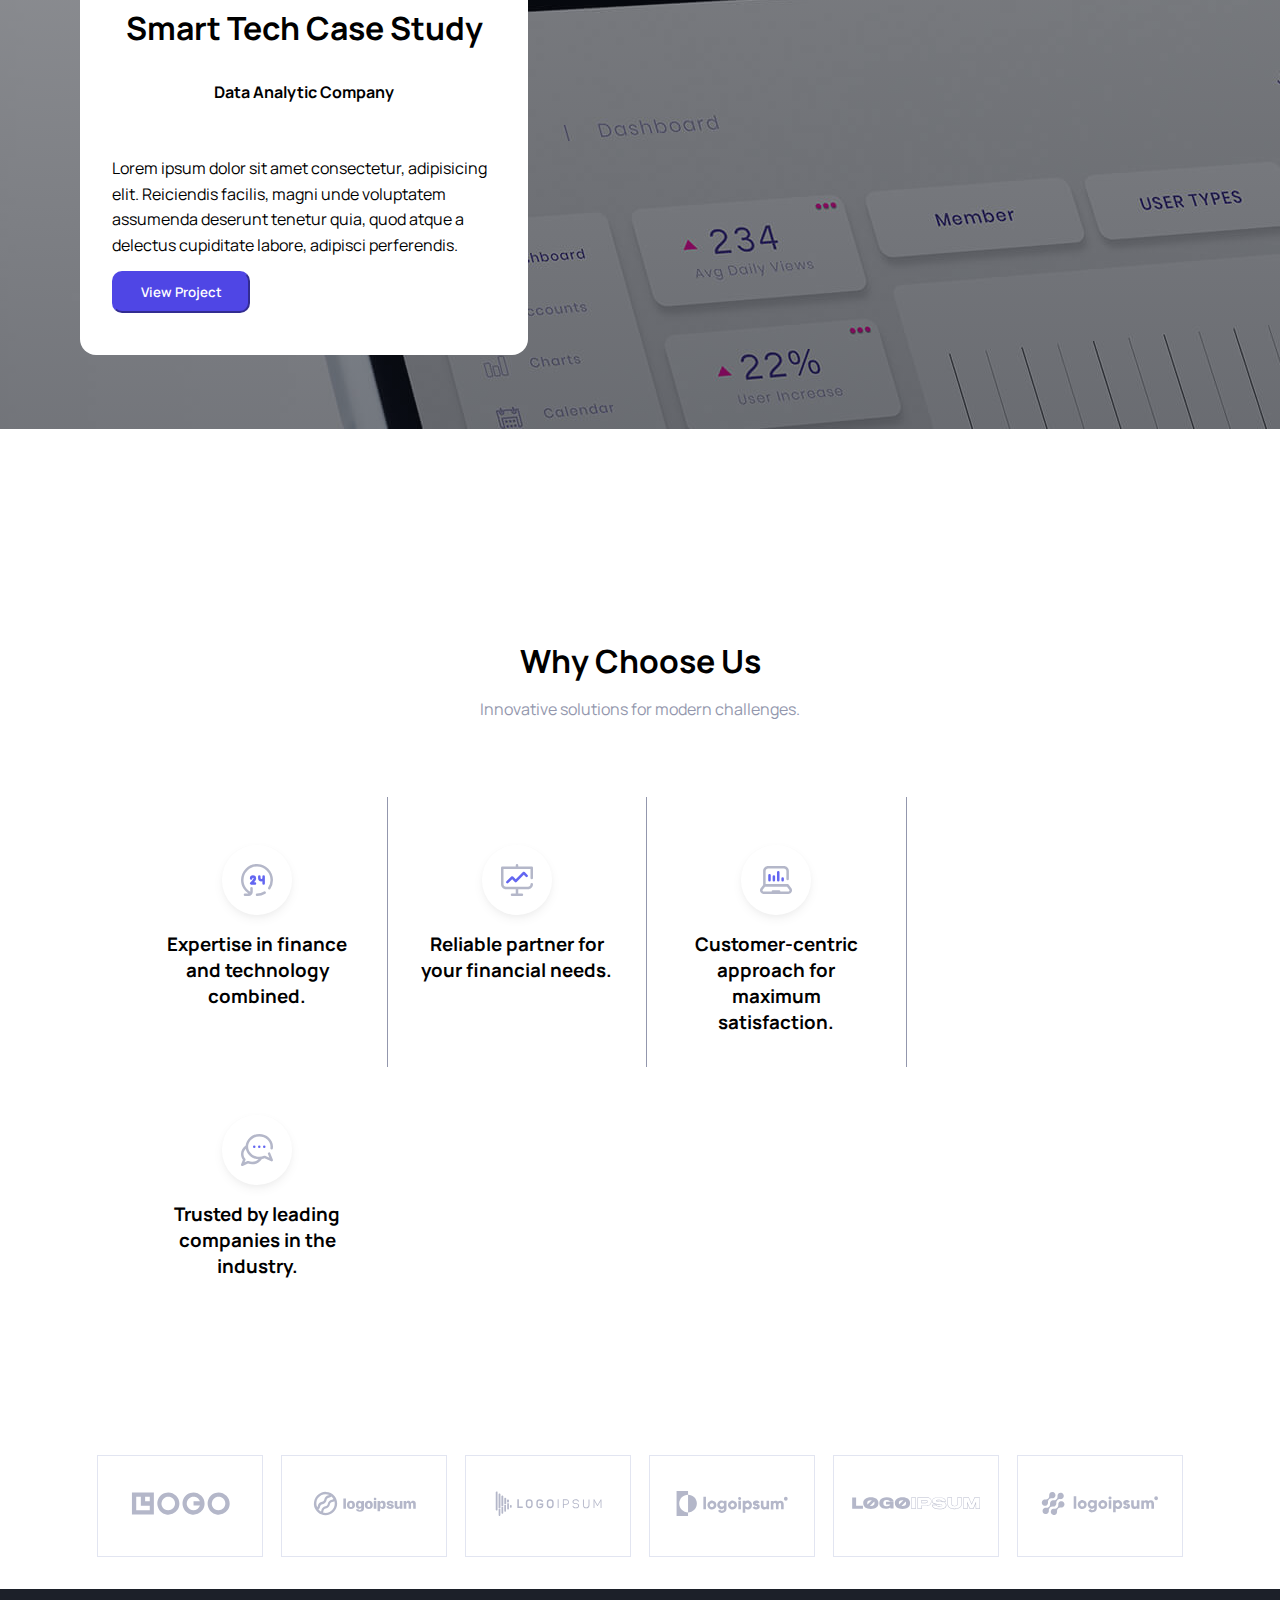
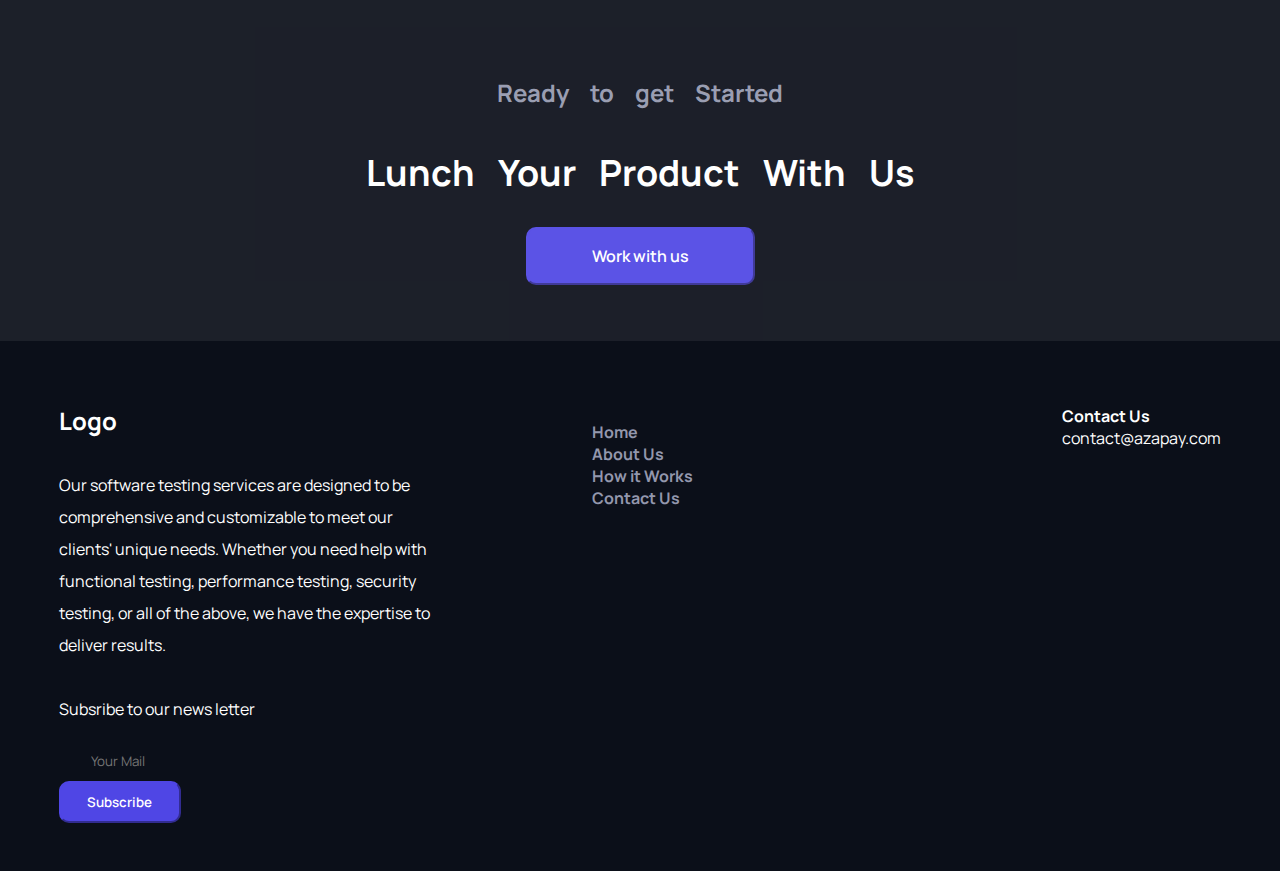
==== commit 381003ba: "contact page done" ====
--- a/index.html
+++ b/index.html
@@ -34,10 +34,16 @@
                         <a href="about.html">About Us</a>
                         
                     </li>
-                    <li>How it Works</li>
-                    <li>Contact Us</li>
+                   
+                    <li>
+                        <a href="contact.html">
+                            Contact Us
+                        </a>
+                       
+                    </li>
                     <li class="header_section_btn">
-                        <button> Get Started</button>
+                        <a href="sign_in.html"> <button> Get Started</button></a>
+                       
                     </li>
                 </ul>
 
@@ -53,7 +59,7 @@
             <div class="section_one_text">
                 
                     <h2>The Best Fintech Solution to your to Business</h2>
-                    <p>Welcome to XYZ, the software company that's changing the way people think about finance. Our mission is to empower individuals and businesses to take control of their financial lives through innovative products and services that are accessible, transparent, and affordable.</p>
+                    <p>Welcome to Azapay, the software company that's changing the way people think about finance. Our mission is to empower individuals and businesses to take control of their financial lives through innovative products and services that are accessible, transparent, and affordable.</p>
                 
                 
             </div>
@@ -64,7 +70,7 @@
         <div class="section_two">
             <div class="section_two_text">
                 <h2>About Our Fast Growing Company</h2>
-                <p>XYZ is a fintech company that is dedicated to helping individuals and businesses achieve their financial goals through innovative products and services. Founded in [Year], our team is composed of financial experts, software engineers, and data scientists who are passionate about leveraging technology to create a more inclusive and transparent financial system.</p>
+                <p>Azapay is a fintech company that is dedicated to helping individuals and businesses achieve their financial goals through innovative products and services. Founded in [Year], our team is composed of financial experts, software engineers, and data scientists who are passionate about leveraging technology to create a more inclusive and transparent financial system.</p>
                 <button>
                     <a href="about.html">More About Us</a>
                   
@@ -82,7 +88,7 @@
         <div class="section_three">
             <div class="section_three_intro">
                 <h2>Our Services</h2>
-                <p>XYZ offers a range of financial products and services that are designed to meet the diverse needs of our customers. These include:</p>
+                <p>Azapay offers a range of financial products and services that are designed to meet the diverse needs of our customers. These include:</p>
 
             </div>
             <div class="section_three_contents">
@@ -93,7 +99,7 @@
                     </div>
                     <div>
                         <h3>Custom Software Development</h3>
-                        <p>At XYZ, we believe that software development is about more than just writing code. It's about understanding your business needs and goals, and working closely with you to create a custom solution that meets those needs and exceeds your expectations.</p>
+                        <p>At Azapay, we believe that software development is about more than just writing code. It's about understanding your business needs and goals, and working closely with you to create a custom solution that meets those needs and exceeds your expectations.</p>
 
                     </div>
 
@@ -105,7 +111,7 @@
                     </div>
                     <div>
                         <h3>Software Integration</h3>
-                        <p>At XYZ the software integration company that's dedicated to helping businesses streamline their operations and improve efficiency through seamless software integration. Our mission is to leverage our expertise in software development and integration to help our clients achieve their goals and stay ahead of the competition.</p>
+                        <p>At Azapay the software integration company that's dedicated to helping businesses streamline their operations and improve efficiency through seamless software integration. Our mission is to leverage our expertise in software development and integration to help our clients achieve their goals and stay ahead of the competition.</p>
 
                     </div>
 
@@ -129,7 +135,7 @@
                     </div>
                     <div>
                         <h3>Business Analytics</h3>
-                        <p>At XYZ, we understand the importance of data in today's business landscape. That's why we've built a team of experienced data analysts, statisticians, and business professionals who are passionate about helping businesses make the most of their data.</p>
+                        <p>At Azapay, we understand the importance of data in today's business landscape. That's why we've built a team of experienced data analysts, statisticians, and business professionals who are passionate about helping businesses make the most of their data.</p>
 
                     </div>
 
@@ -164,7 +170,7 @@
 
             <div class="section_three_end">
                 <h2>Projects Done</h2>
-                <p>At XYZ, we have completed a wide range of projects for our clients across various industries and here are some</p>
+                <p>At Azapay, we have completed a wide range of projects for our clients across various industries and here are some</p>
 
             </div>
 
@@ -286,7 +292,7 @@
             </div>
             <div class="section_eight_contacts">
                 <h4>Contact Us</h4>
-                <p>adeyemoamos33@gmail.com</p>
+                <p>contact@azapay.com</p>
 
             </div>
 
--- a/scss/styles.css
+++ b/scss/styles.css
@@ -529,6 +529,63 @@
   border: 1px solid #fff !important;
 }
 
+.contact {
+  align-items: center;
+  padding: 8rem;
+}
+.contact_text {
+  width: 40%;
+  line-height: 7rem;
+}
+.contact_text h2 {
+  font-size: 6rem;
+  background: linear-gradient(to right, #6366f1, #8B5CF6, #D946EF);
+  -webkit-background-clip: text;
+  -webkit-text-fill-color: rgba(0, 0, 0, 0);
+}
+.contact_text p {
+  margin-top: 3rem;
+  text-decoration: underline;
+  font-weight: 700;
+}
+.contact_form {
+  width: 50%;
+  line-height: 3rem;
+}
+.contact_form > :first-child {
+  width: 100%;
+  display: flex;
+  justify-content: space-between;
+}
+.contact_form > :first-child div {
+  width: inherit;
+}
+.contact_form > :first-child div input {
+  height: 3rem;
+  outline: none;
+  width: 95%;
+  border-radius: 0.5rem;
+  margin-bottom: 3rem;
+  border: 1px solid #d4d7e5;
+}
+.contact_form > :last-child textarea {
+  width: 100%;
+  height: 6rem;
+  border-radius: 0.5rem;
+  border: 1px solid #d4d7e5;
+  margin-bottom: 3rem;
+}
+.contact_form > :last-child button {
+  background-color: #4F46E5;
+  color: #ffffff;
+  border-color: #4F46E5;
+  border-radius: 10px 10px 10px 10px;
+  padding: 0.75em 2em 0.75em 2em;
+  font-weight: 600;
+  padding: 1rem 4rem !important;
+  margin-top: 0.5rem;
+}
+
 @media only screen and (max-width: 767px) {
   .header_section {
     padding: 0 1rem;
@@ -767,4 +824,34 @@
     line-height: 3rem;
     font-size: 1rem;
   }
+  .contact {
+    padding: 0rem;
+  }
+  .contact_text {
+    width: 100%;
+    text-align: center;
+    line-height: 5rem;
+  }
+  .contact_text h2 {
+    font-size: 3.5rem;
+    -webkit-text-fill-color: rgba(0, 0, 0, 0);
+  }
+  .contact_text p {
+    margin-top: 0rem;
+    text-decoration: underline;
+    font-weight: 700;
+  }
+  .contact_form {
+    width: 90%;
+    margin: 0 auto;
+  }
+  .contact_form > :first-child {
+    flex-wrap: wrap;
+  }
+  .contact_form > :last-child textarea {
+    margin-bottom: 0rem;
+  }
+  .contact_form > :last-child button {
+    margin-bottom: 1rem;
+  }
 }/*# sourceMappingURL=styles.css.map */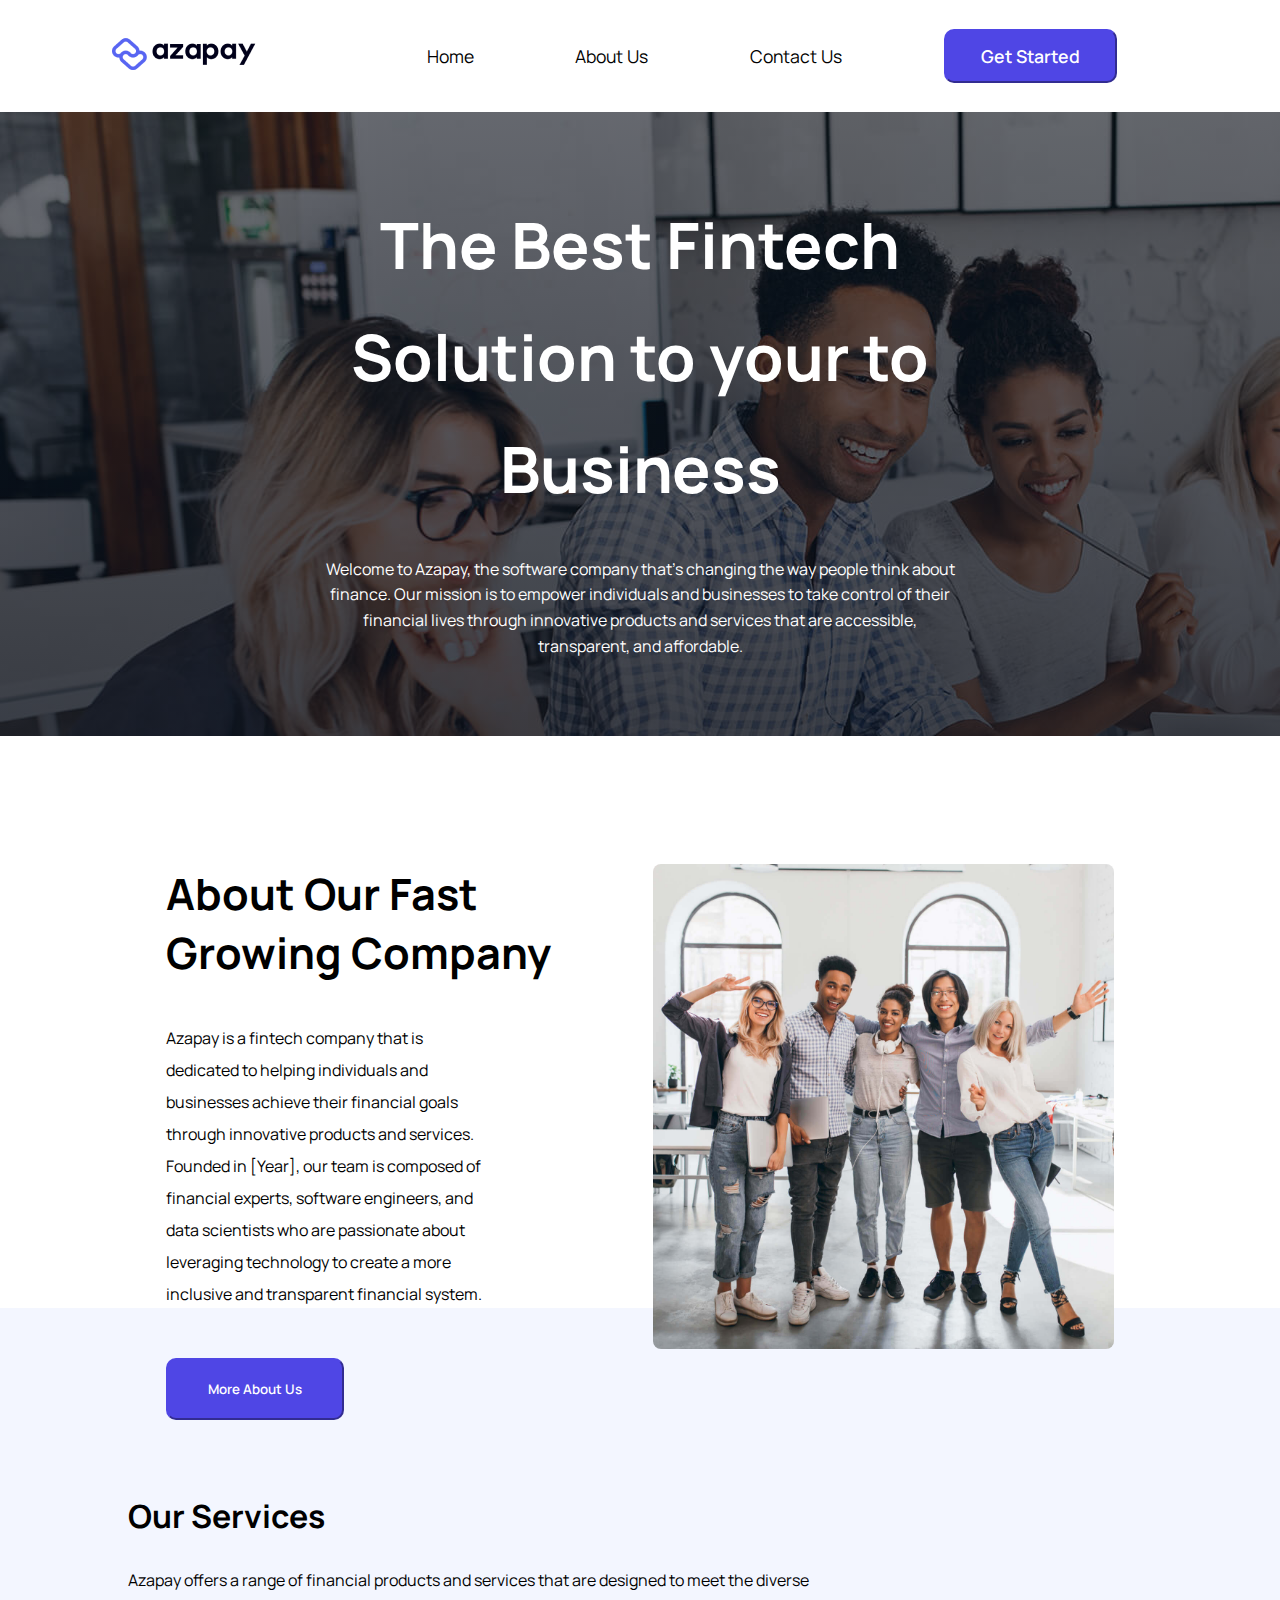
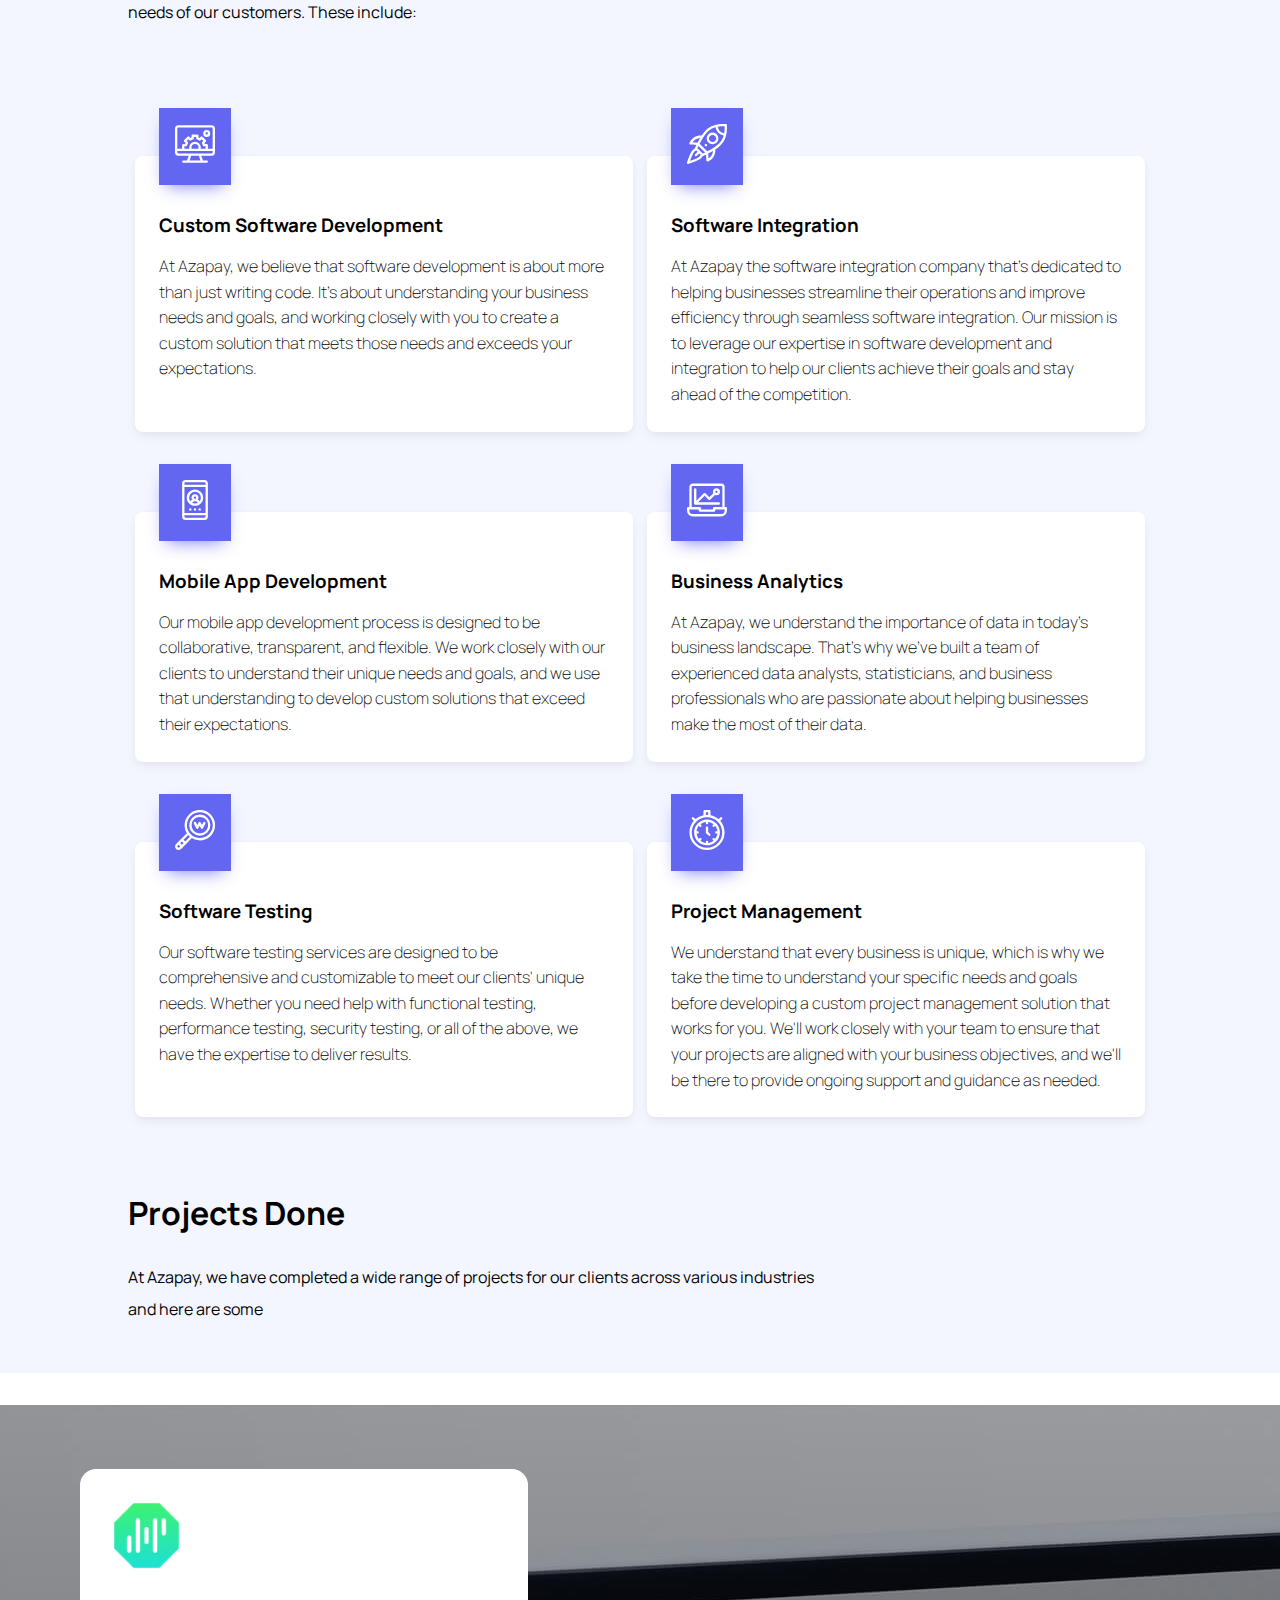
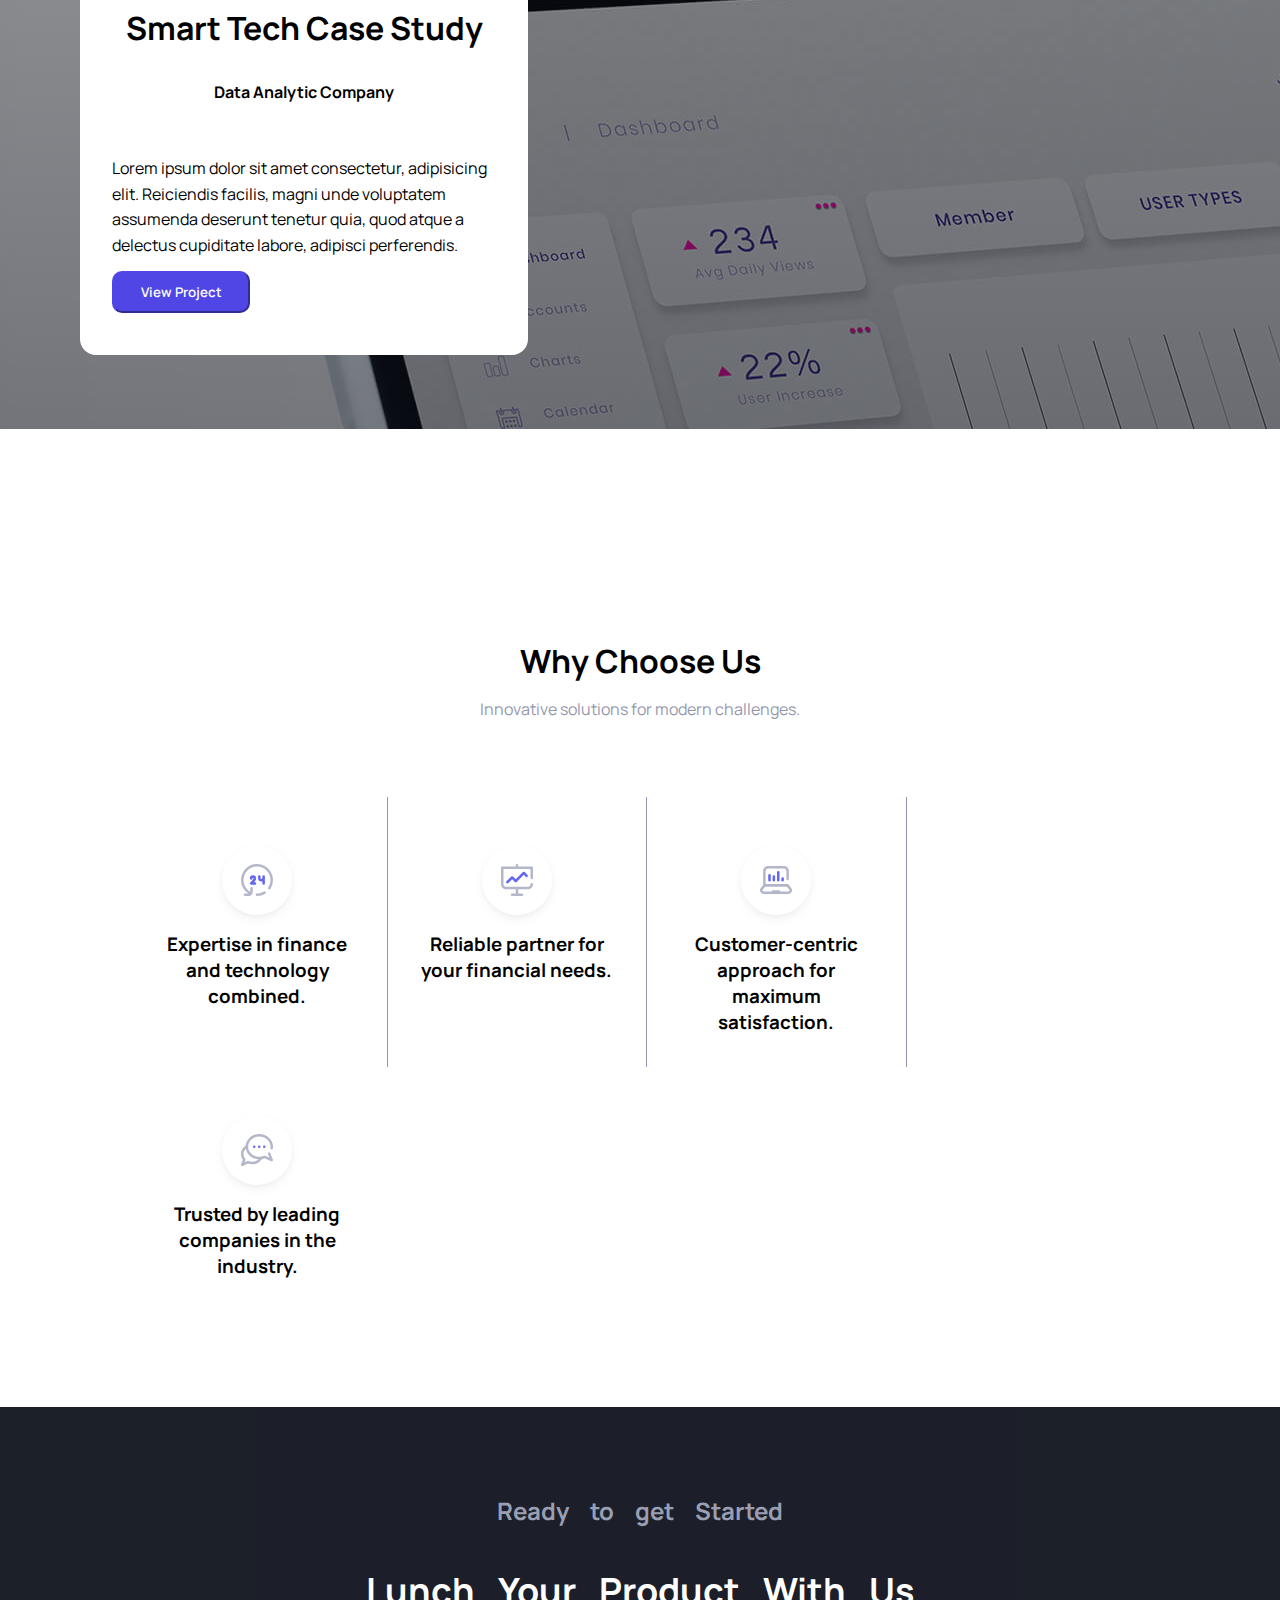
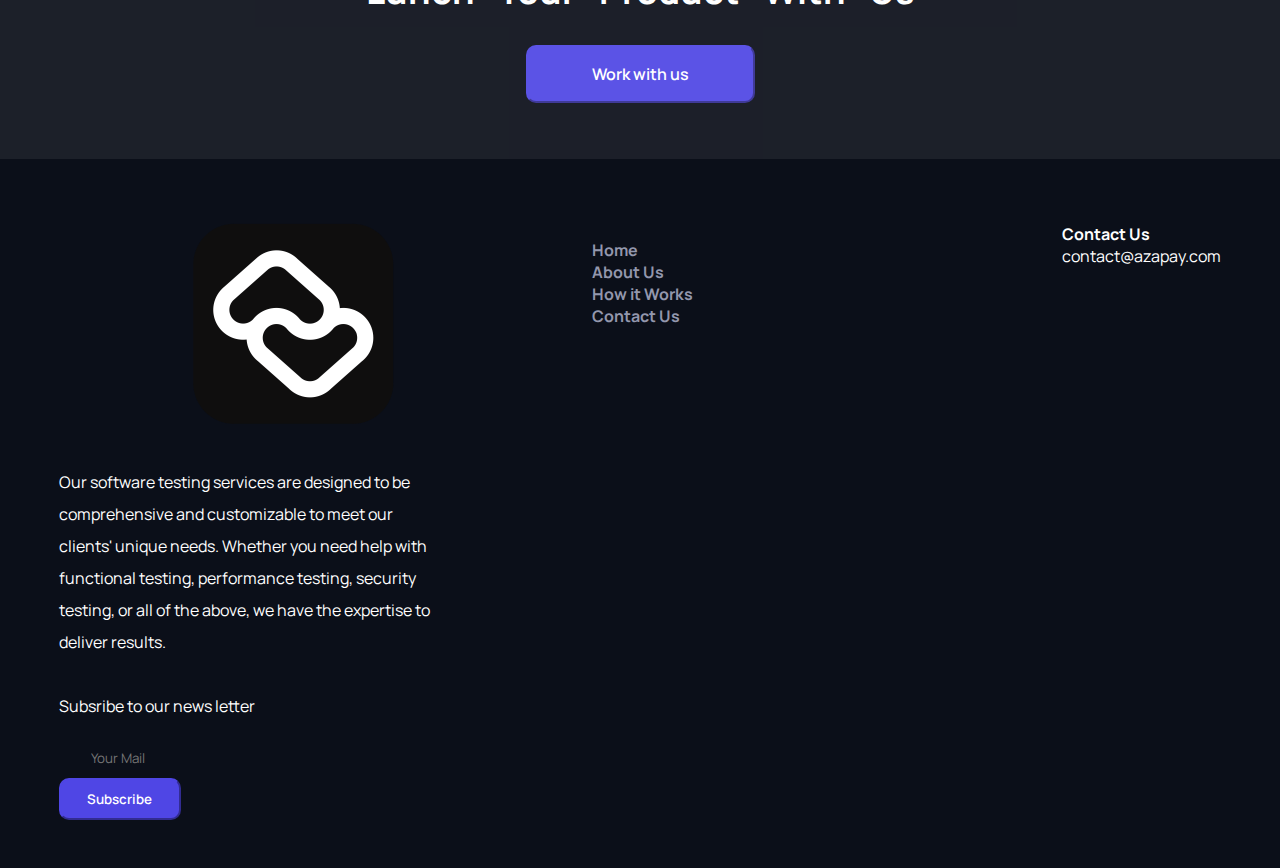
==== commit 021cdd0a: "80% done" ====
--- a/index.html
+++ b/index.html
@@ -236,30 +236,7 @@
         </div>
         
     </section>
-    <section>
-        <div class="section_six">
-            <div class="sponsor_logo"> 
-                <img src="images/a (1).svg" alt="">
-            </div>
-            <div class="sponsor_logo">
-                <img src="images/a (2).svg" alt="">
-            </div>
-            <div class="sponsor_logo">
-                <img src="images/a (3).svg" alt="">
-            </div>
-            <div class="sponsor_logo">
-                <img src="images/a (4).svg" alt="">
-
-            </div>
-            <div class="sponsor_logo">
-                <img src="images/a (5).svg" alt="">
-            </div>
-            <div class="sponsor_logo">
-                <img src="images/a (6).svg" alt="">
-            </div>
-            
-        </div>
-    </section>
+
     <section>
         <div class="section_seven">
             <h4>Ready to get Started</h4>
@@ -272,7 +249,7 @@
         <div class="section_eight">
             <div class="section_eight_intro">
                 <div class="section_eight_intro_logo">
-                    <h2>Logo</h2>
+                    <img src="images/Azapay ICON 02.png" alt="">
                 </div>
                 <p>Our software testing services are designed to be comprehensive and customizable to meet our clients' unique needs. Whether you need help with functional testing, performance testing, security testing, or all of the above, we have the expertise to deliver results.</p>
                 <div class="section_eight_intro_newsletter">
--- a/scss/styles.css
+++ b/scss/styles.css
@@ -391,6 +391,11 @@
 .section_eight_intro {
   line-height: 2rem;
 }
+.section_eight_intro_logo {
+  text-align: center;
+  width: 30%;
+  margin: 0 auto;
+}
 .section_eight_intro p {
   padding-top: 2rem;
 }
@@ -586,6 +591,115 @@
   margin-top: 0.5rem;
 }
 
+.sign_in {
+  display: flex;
+  justify-content: space-between;
+  height: 90vh;
+}
+.sign_in_details {
+  padding: 3rem 8rem;
+  width: 50%;
+}
+.sign_in_details a {
+  color: #4F46E5;
+}
+.sign_in_details > :first-child {
+  line-height: 3rem;
+}
+.sign_in_details > :last-child {
+  line-height: 2rem;
+}
+.sign_in_details > :last-child input[type=email] {
+  height: 3rem;
+  outline: none;
+  width: 60%;
+  border-radius: 0.5rem;
+  margin-bottom: 3rem;
+  border: 1px solid #d4d7e5;
+}
+.sign_in_details > :last-child input[type=password] {
+  height: 3rem;
+  outline: none;
+  width: 60%;
+  border-radius: 0.5rem;
+  margin-bottom: 3rem;
+  border: 1px solid #d4d7e5;
+}
+.sign_in_details > :last-child button {
+  background-color: #4F46E5;
+  color: #ffffff;
+  border-color: #4F46E5;
+  border-radius: 10px 10px 10px 10px;
+  padding: 0.75em 2em 0.75em 2em;
+  font-weight: 600;
+  display: block;
+  width: 60%;
+  margin-top: 1rem;
+  border: 1px solid transparent;
+  padding: 1rem;
+  font-size: 1.1rem;
+}
+.sign_in_details > :last-child a {
+  text-align: center;
+  width: 60%;
+  color: #4F46E5;
+}
+.sign_in_details > :last-child > :last-child {
+  width: 50%;
+  text-align: center;
+  margin-top: 1rem;
+  border-top: 1px solid #e2e5f1;
+  padding-top: 1rem;
+}
+.sign_in_details > :last-child > :last-child div {
+  display: flex;
+  flex-wrap: wrap;
+  justify-content: space-between;
+}
+.sign_in_details > :last-child > :last-child div button {
+  width: 47%;
+  background-color: #4F46E5;
+  color: #ffffff;
+  border-color: #4F46E5;
+  border-radius: 10px 10px 10px 10px;
+  padding: 0.75em 2em 0.75em 2em;
+  font-weight: 600;
+  background: #eff2fc;
+  color: #33354D;
+  border: 1px solid #eff2fc;
+}
+.sign_in_bg {
+  width: 50%;
+  background-image: url(../images/signin-bg.jpg);
+  position: absolute;
+  height: 100%;
+  right: 0;
+  background-position: center;
+  background-size: cover;
+  background-repeat: no-repeat;
+}
+.sign_in_bg img {
+  width: 100%;
+  -o-object-fit: contain;
+     object-fit: contain;
+}
+
+.terms_condition {
+  background-image: url(../images/hero-bg.svg);
+  padding: 3rem 0;
+}
+.terms_condition_details {
+  width: 70%;
+  margin: 0 auto;
+  line-height: 2rem;
+}
+.terms_condition_details h3 {
+  padding-bottom: 2rem;
+}
+.terms_condition_details li, .terms_condition_details p {
+  padding-bottom: 2rem;
+}
+
 @media only screen and (max-width: 767px) {
   .header_section {
     padding: 0 1rem;
@@ -771,6 +885,12 @@
     border: 2px solid #ffffff;
     padding-left: 2rem;
   }
+  .section_eight_intro_logo {
+    width: 100%;
+  }
+  .section_eight_intro_logo img {
+    width: 50%;
+  }
   .section_eight_navs ul {
     height: 10rem;
     line-height: 2.5rem;
@@ -854,4 +974,58 @@
   .contact_form > :last-child button {
     margin-bottom: 1rem;
   }
+  .sign_in {
+    display: flex;
+    justify-content: space-between;
+    height: 90vh;
+  }
+  .sign_in_details {
+    padding: 3rem 1rem;
+    width: 100%;
+  }
+  .sign_in_details > :first-child {
+    line-height: 2rem;
+    text-align: center;
+  }
+  .sign_in_details > :last-child {
+    line-height: 1rem;
+  }
+  .sign_in_details > :last-child input[type=email] {
+    height: 2.5rem;
+    margin-top: 1rem;
+    width: 100%;
+  }
+  .sign_in_details > :last-child input[type=password] {
+    height: 2.5rem;
+    margin-top: 1rem;
+    width: 100%;
+  }
+  .sign_in_details > :last-child button {
+    background-color: #4F46E5;
+    color: #ffffff;
+    border-color: #4F46E5;
+    border-radius: 10px 10px 10px 10px;
+    padding: 0.75em 2em 0.75em 2em;
+    font-weight: 600;
+    width: 100%;
+  }
+  .sign_in_details > :last-child a {
+    width: 100%;
+  }
+  .sign_in_details > :last-child > :last-child {
+    width: 100%;
+  }
+  .sign_in_details > :last-child > :last-child div button {
+    width: 100%;
+    background: #eff2fc;
+    color: #33354D;
+    border: 1px solid #eff2fc;
+    margin-bottom: 1.5rem;
+  }
+  .sign_in_bg {
+    display: none;
+  }
+  .terms_condition_details {
+    width: 80%;
+  }
 }/*# sourceMappingURL=styles.css.map */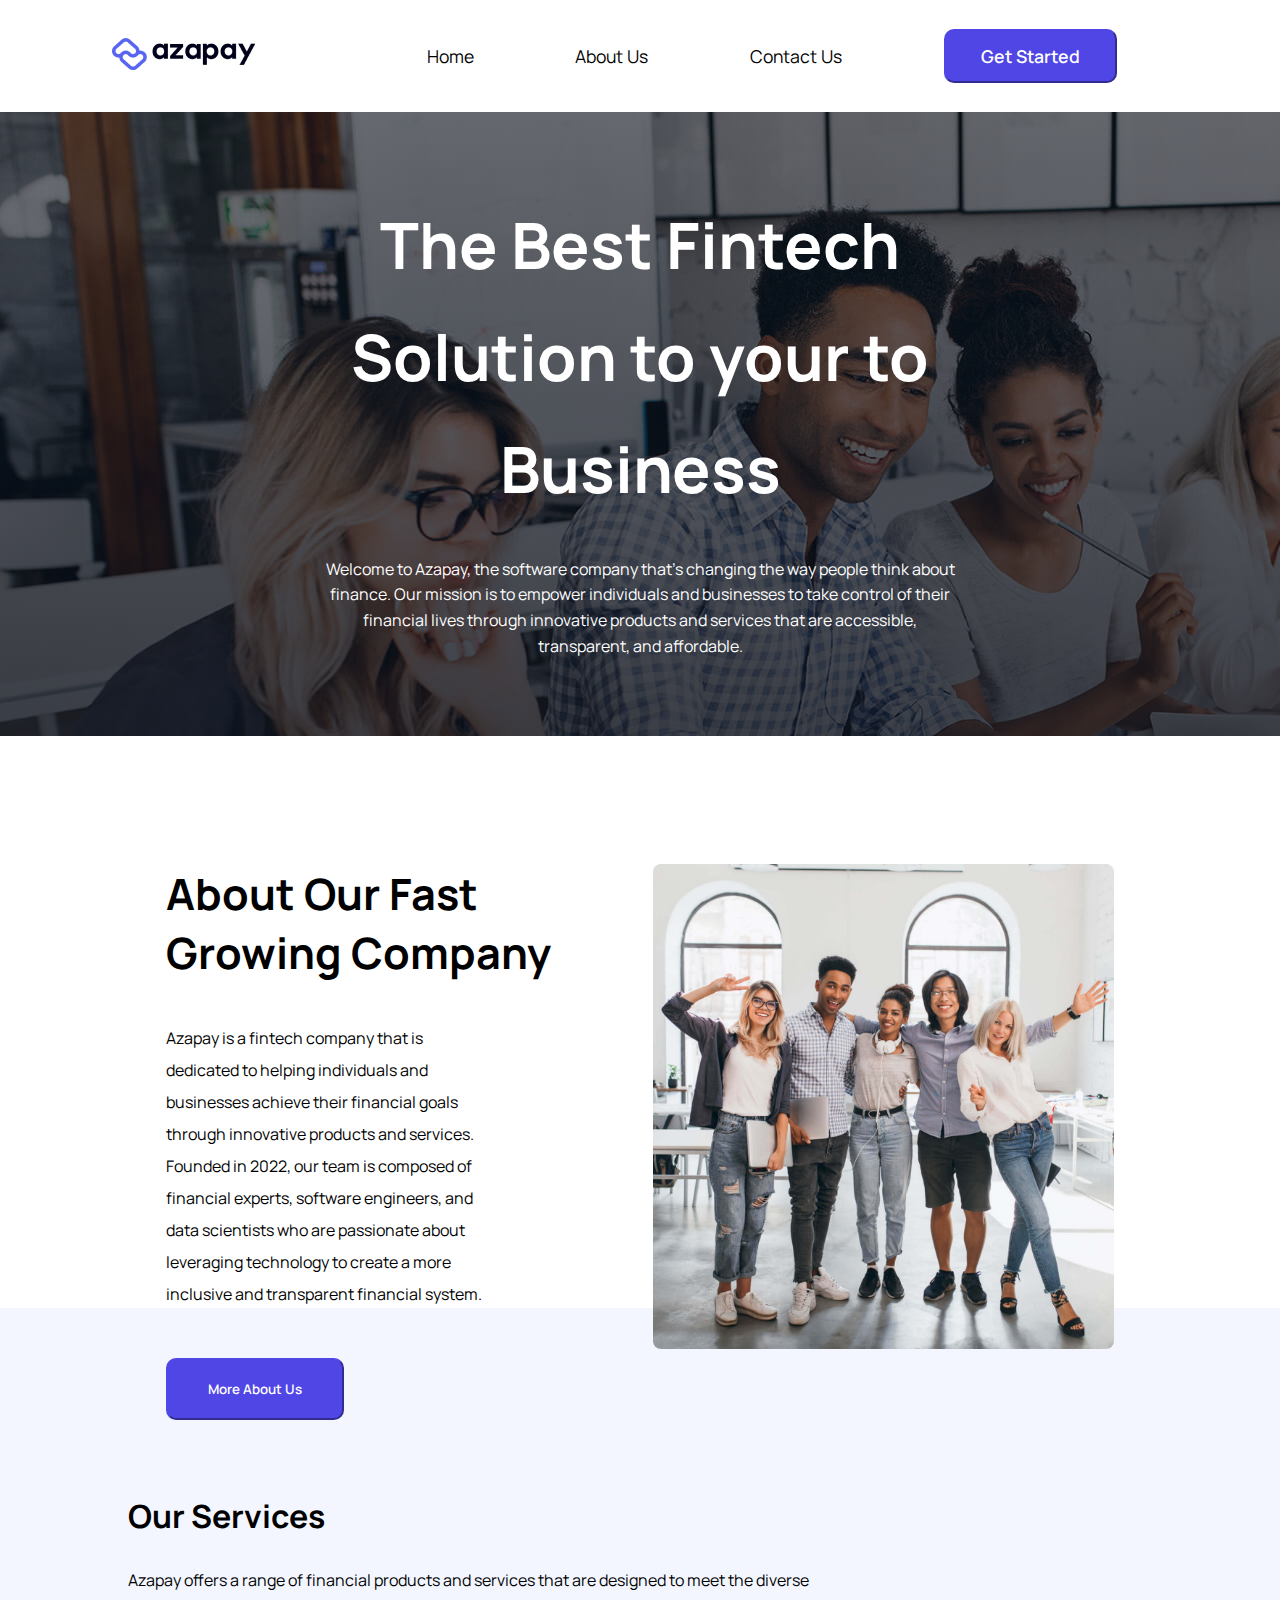
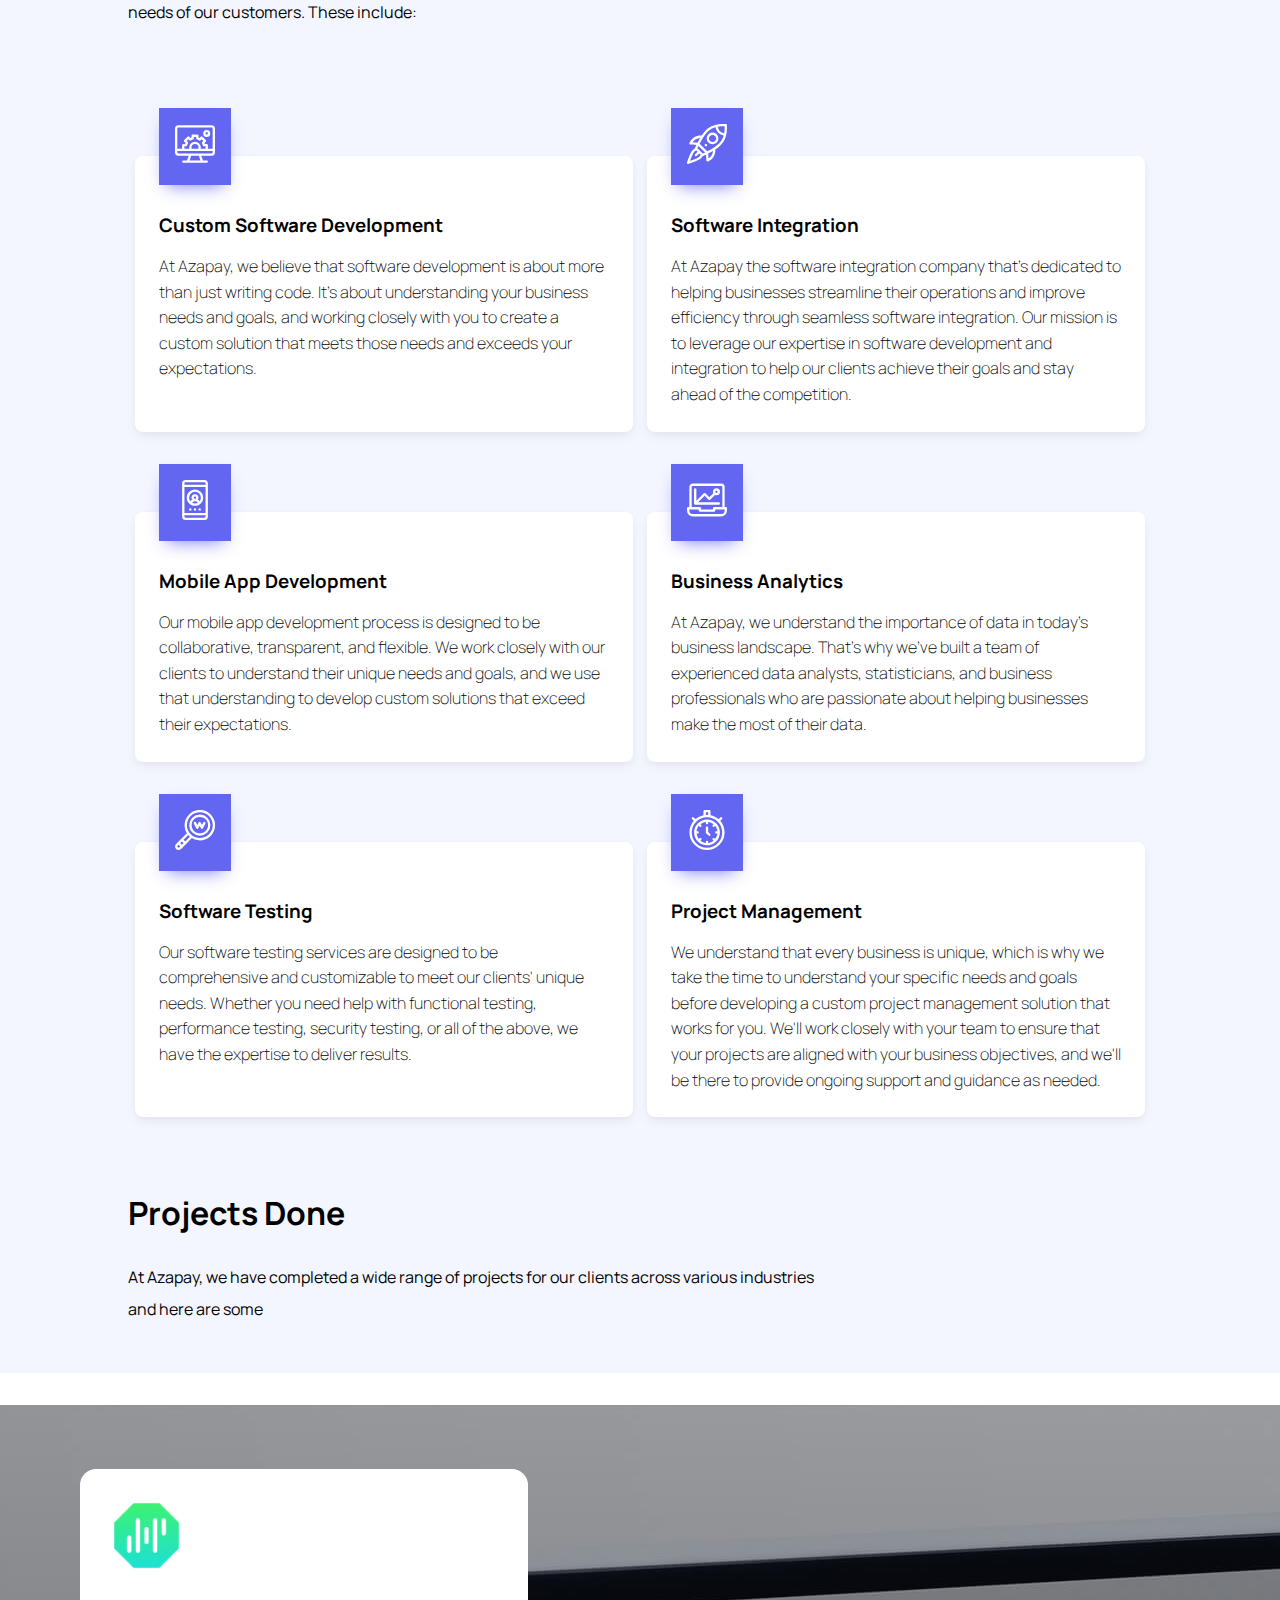
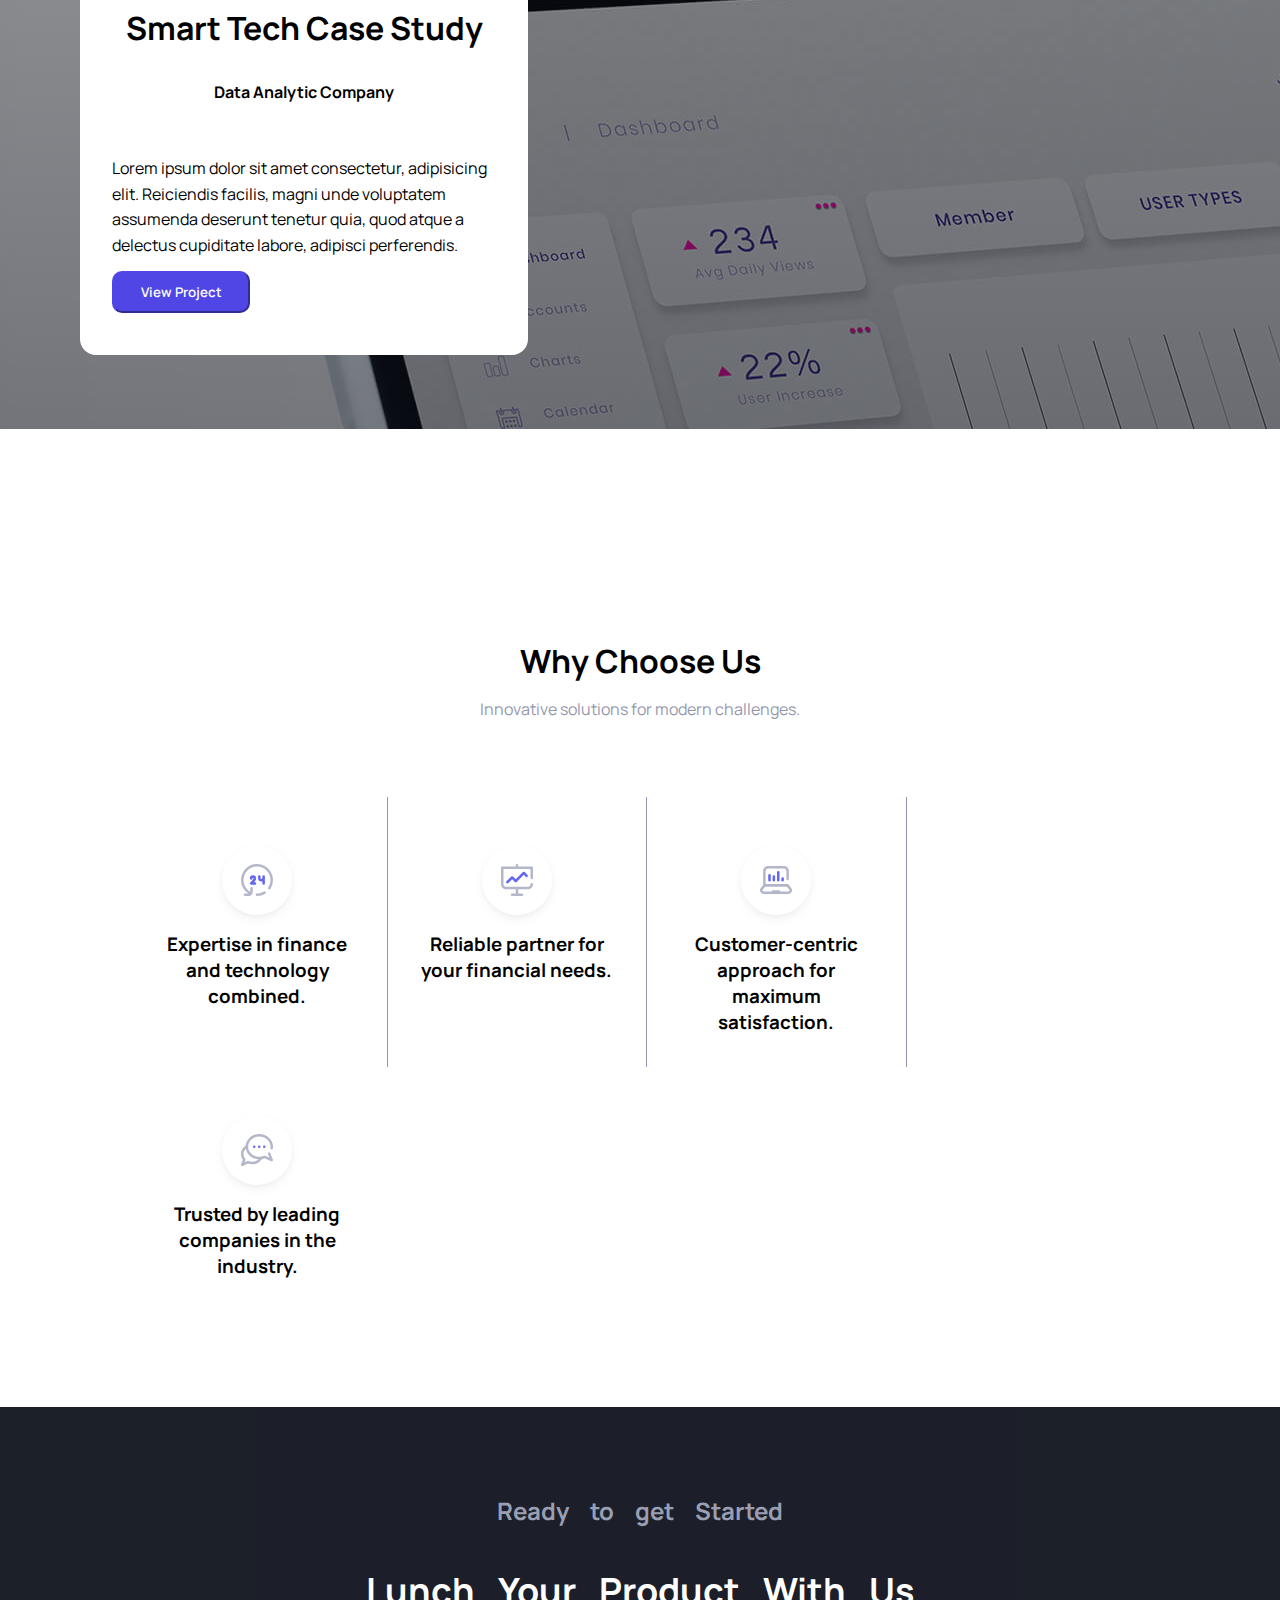
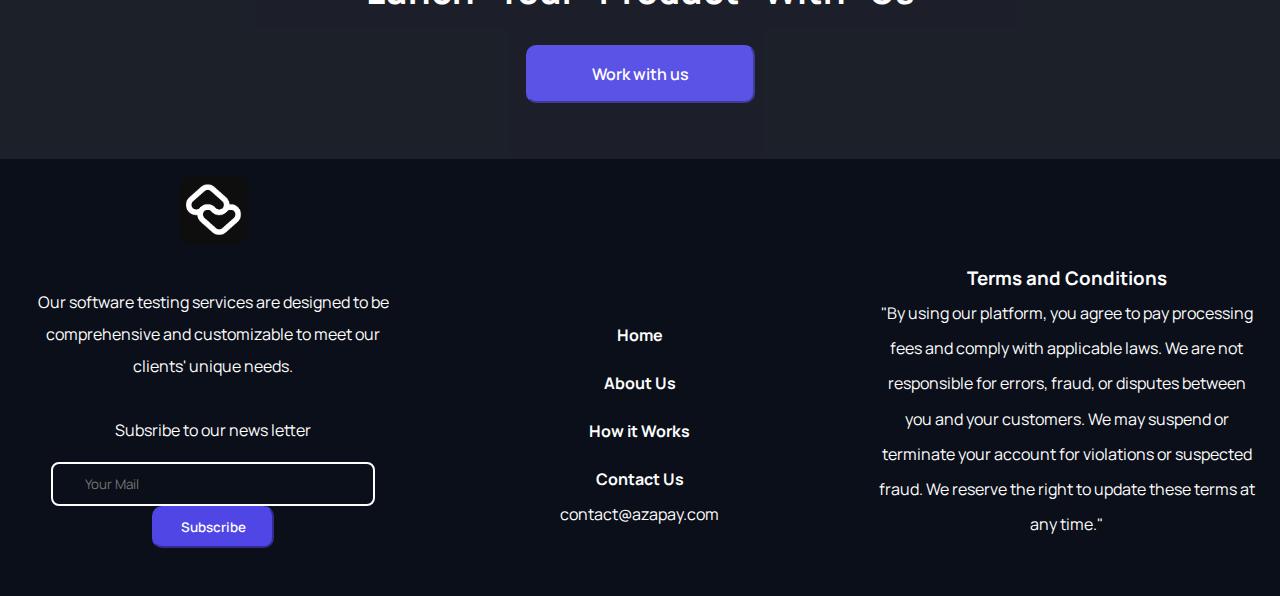
==== commit 7fad4c03: "90%" ====
--- a/index.html
+++ b/index.html
@@ -70,7 +70,7 @@
         <div class="section_two">
             <div class="section_two_text">
                 <h2>About Our Fast Growing Company</h2>
-                <p>Azapay is a fintech company that is dedicated to helping individuals and businesses achieve their financial goals through innovative products and services. Founded in [Year], our team is composed of financial experts, software engineers, and data scientists who are passionate about leveraging technology to create a more inclusive and transparent financial system.</p>
+                <p>Azapay is a fintech company that is dedicated to helping individuals and businesses achieve their financial goals through innovative products and services. Founded in 2022, our team is composed of financial experts, software engineers, and data scientists who are passionate about leveraging technology to create a more inclusive and transparent financial system.</p>
                 <button>
                     <a href="about.html">More About Us</a>
                   
@@ -251,7 +251,7 @@
                 <div class="section_eight_intro_logo">
                     <img src="images/Azapay ICON 02.png" alt="">
                 </div>
-                <p>Our software testing services are designed to be comprehensive and customizable to meet our clients' unique needs. Whether you need help with functional testing, performance testing, security testing, or all of the above, we have the expertise to deliver results.</p>
+                <p>Our software testing services are designed to be comprehensive and customizable to meet our clients' unique needs.</p>
                 <div class="section_eight_intro_newsletter">
                     <p>Subsribe to our news letter</p>
                     <input type="email" placeholder="Your Mail">
@@ -265,11 +265,19 @@
                     <li>How it Works</li>
                     <li>Contact Us</li>
                 </ul>
+                <div>
+                    
+                    <p>contact@azapay.com</p>
+                </div>
 
             </div>
             <div class="section_eight_contacts">
-                <h4>Contact Us</h4>
-                <p>contact@azapay.com</p>
+
+                <div>
+                    <h3>Terms and Conditions</h3>
+                    <p>"By using our platform, you agree to pay processing fees and comply with applicable laws. We are not responsible for errors, fraud, or disputes between you and your customers. We may suspend or terminate your account for violations or suspected fraud. We reserve the right to update these terms at any time."</p>
+                </div>
+           
 
             </div>
 
--- a/scss/styles.css
+++ b/scss/styles.css
@@ -378,26 +378,32 @@
 }
 
 .section_eight {
-  padding: 4rem 0 3rem 0;
+  padding: 1rem 0 3rem 0;
   display: flex;
   flex-wrap: wrap;
   justify-content: space-around;
+  align-items: center;
   color: #ffffff;
   background-color: #0b0f19 !important;
 }
-.section_eight_intro, .section_eight_navs, .section_eight_contact {
+.section_eight_intro, .section_eight_navs, .section_eight_contacts {
   width: 30%;
+  text-align: center;
 }
 .section_eight_intro {
   line-height: 2rem;
 }
 .section_eight_intro_logo {
   text-align: center;
+  width: 60%;
+  margin: 0 auto;
+}
+.section_eight_intro_logo img {
   width: 30%;
-  margin: 0 auto;
 }
 .section_eight_intro p {
   padding-top: 2rem;
+  text-align: center;
 }
 .section_eight_intro button {
   background-color: #4F46E5;
@@ -416,19 +422,20 @@
   padding-left: 2rem;
   background: transparent;
   color: #ffffff;
+  border: 2px solid #ffffff;
 }
 .section_eight_navs ul {
-  height: 2.5rem;
-  width: 18rem;
-  border-radius: 0.5rem;
-  margin-top: 1rem;
-  border: transparent;
-  padding-left: 2rem;
+  line-height: 3rem;
   list-style-type: none;
+  margin-top: 7rem;
 }
 .section_eight_navs ul li {
-  color: #9397AD;
+  color: #ffffff;
   font-weight: bolder;
+}
+.section_eight_contacts div {
+  margin-top: 5rem;
+  line-height: 2.2rem;
 }
 
 .about_section_one {
@@ -892,17 +899,17 @@
     width: 50%;
   }
   .section_eight_navs ul {
-    height: 10rem;
-    line-height: 2.5rem;
-    width: 100%;
-    padding-left: 0rem;
+    margin-top: 2rem;
   }
   .section_eight_navs ul li {
-    color: #9397AD;
     font-weight: bolder;
   }
   .section_eight_contacts {
-    margin-top: 3rem;
+    width: 100%;
+  }
+  .section_eight_contacts div {
+    margin-top: 2rem;
+    line-height: 2.2rem;
   }
   .about_section_one_text {
     width: 100%;
